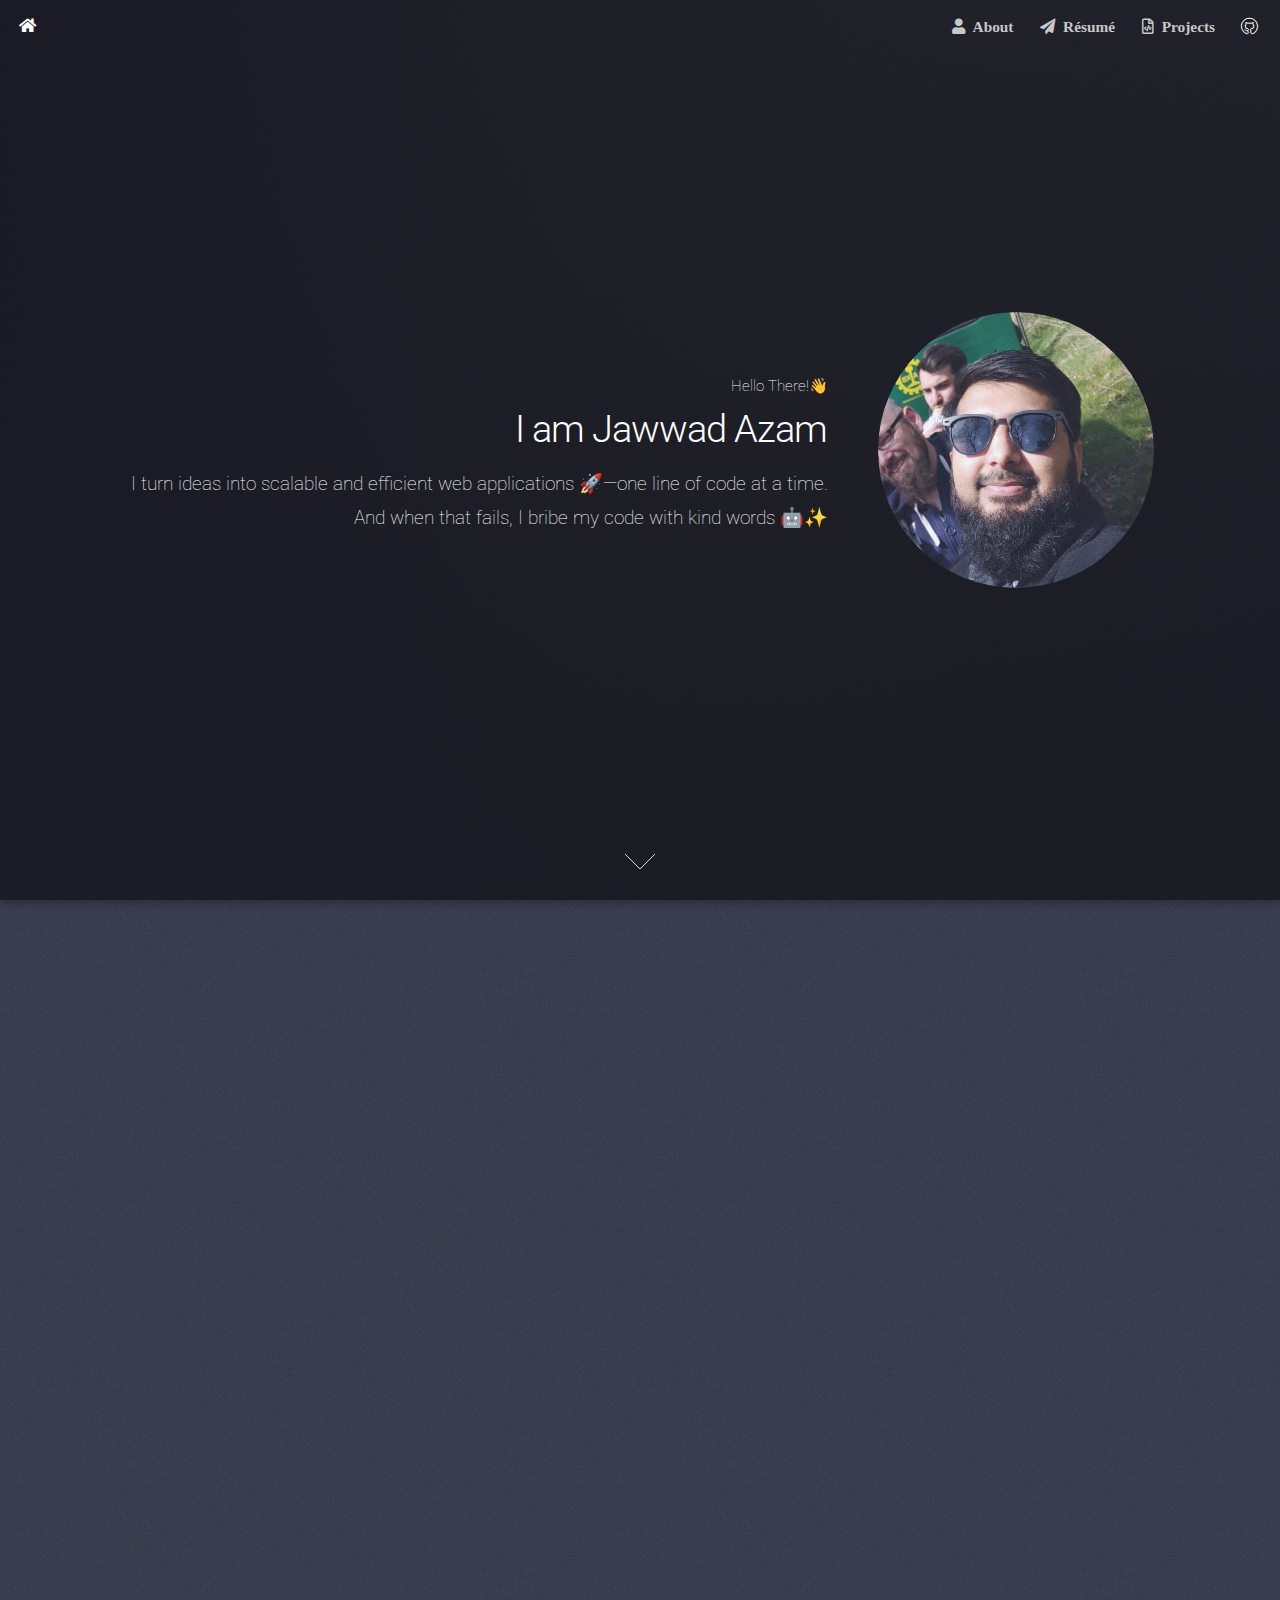
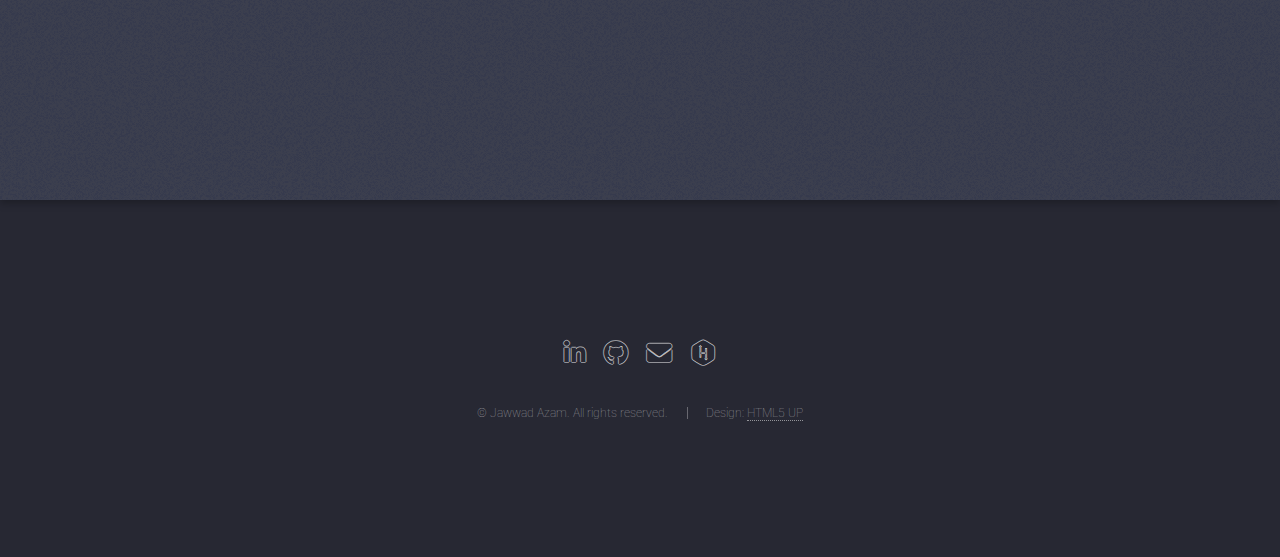
==== index.html @ b44ad18e "some minor fixes" ====
<!DOCTYPE HTML>
<!--
	Landed by HTML5 UP
	html5up.net | @ajlkn
	Free for personal and commercial use under the CCA 3.0 license (html5up.net/license)
-->
<html>
	<head>
		<title>Jawwad Azam</title>
		<meta charset="utf-8" />
		<meta name="viewport" content="width=device-width, initial-scale=1" />
		<link rel="stylesheet" href="assets/css/main.css" />
		<link rel="icon" type="image/x-icon" href="/images/favicon/favicon.ico">
		<noscript><link rel="stylesheet" href="assets/css/noscript.css" /></noscript>
	</head>
	<body class="is-preload landing">
		<div id="page-wrapper">

			<!-- Header -->
				<header id="header">
					<h1 id="logo"><a href="index.html"  class="fa fa-home "></a></h1>
					<nav id="nav">
						<ul>
							<li>
								<a href="#about" class="scrolly fa fa-user">About</a>
							</li>
							<li>
								<a id="downloadBtnHeader" href="#" class="fa fa-paper-plane">Résumé</a>
							</li>
							<li><a href="#" class="icon fa fa-file-code">Projects</a>
								<ul>
									<li><a href="left-sidebar.html">Left Sidebar</a></li>
									<li><a href="right-sidebar.html">Right Sidebar</a></li>
									<li><a href="no-sidebar.html">No Sidebar</a></li>
									<li>
										<a href="#">Submenu</a>
										<ul>
											<li><a href="#">Home</a></li>
											<li><a href="#">About</a></li>
											<li><a href="#">Projects</a></li>
											<li><a href="#">Option 4</a></li>
										</ul>
									</li>
								</ul>
							</li>
							<li>
								<a 
									href="https://www.github.com/jawwadazam" 
									class="icon brands alt fa-github" 
									target="_blank"  
									rel="noopener" 
									aria-hidden="true">
								</a>
							</li>
						</ul>
					</nav>
				</header>

			<!-- Banner -->
				<section id="banner">
					<div class="content">
						<header>

							<p>Hello There!👋</p>
							<h2>I am Jawwad Azam</h2>
							<p>​I turn ideas into scalable and efficient web applications 🚀—one line of code at a time.<br />
								 And when that fails, I bribe my code with kind words 🤖✨<br />
						</header>
						<span class="image "><img  class="porfolio-image" src="images/header-pic.jpg" alt="" /></span>
					</div>
					<a href="#about" class="goto-next scrolly">Next</a>
				</section>

			<!-- About Me -->
				<section id="about" class="spotlight style1 bottom">
					<span class="image fit main"><img src="images/bg.gif" alt="" /></span>
					<div class="content">
						<div class="container">
							<div class="row">
								<div class="col-4 col-12-medium">
									<header>
										<h2>About Me</h2>
										<p>Full Stack Engineer | AWS Certified Developer | Passionate about TypeScript, Node.js, Angular & Scalable Cloud Solutions 🚀</p>
									</header>
								</div>
								<div class="col-4 col-12-medium">
									<p>Full Stack Engineer with 6+ years of experience in TypeScript, Node.js, Angular, 
										and AWS, specializing in scalable web applications, microservices, and cloud architectures. 
										Proficient in frontend frameworks (React, Angular, Vue.js) and backend technologies 
										like NestJS and Express.js, with hands-on experience in PostgreSQL, 
										MySQL, and serverless solutions.
										</p>
								</div>
								<div class="col-4 col-12-medium">
									<p>
										AWS Certified Developer – Associate, passionate about clean code, automation,
										 and problem-solving. Experienced in Agile development and excited to collaborate
										  on impactful projects and explore innovative solutions. 🚀 <br/>
										  <a id="downloadBtn" href="#" class="fa fa-paper-plane "> View Résumé </a>
										</p>

								</div>
							</div>
						</div>
					</div>
					
				</section>

				
			<!-- Two -->
				<!-- <section id="two" class="spotlight style2 right">
					<span class="image fit main"><img src="images/pic03.jpg" alt="" /></span>
					<div class="content">
						<header>
							<h2>Interdum amet non magna accumsan</h2>
							<p>Nunc commodo accumsan eget id nisi eu col volutpat magna</p>
						</header>
						<p>Feugiat accumsan lorem eu ac lorem amet ac arcu phasellus tortor enim mi mi nisi praesent adipiscing. Integer mi sed nascetur cep aliquet augue varius tempus lobortis porttitor lorem et accumsan consequat adipiscing lorem.</p>
						<ul class="actions">
							<li><a href="#" class="button">Learn More</a></li>
						</ul>
					</div>
					<a href="#three" class="goto-next scrolly">Next</a>
				</section> -->

			<!-- Three -->
				<!-- <section id="three" class="spotlight style3 left">
					<span class="image fit main bottom"><img src="images/pic04.jpg" alt="" /></span>
					<div class="content">
						<header>
							<h2>Interdum felis blandit praesent sed augue</h2>
							<p>Accumsan integer ultricies aliquam vel massa sapien phasellus</p>
						</header>
						<p>Feugiat accumsan lorem eu ac lorem amet ac arcu phasellus tortor enim mi mi nisi praesent adipiscing. Integer mi sed nascetur cep aliquet augue varius tempus lobortis porttitor lorem et accumsan consequat adipiscing lorem.</p>
						<ul class="actions">
							<li><a href="#" class="button">Learn More</a></li>
						</ul>
					</div>
					<a href="#four" class="goto-next scrolly">Next</a>
				</section> -->

			<!-- Four -->
				<!-- <section id="four" class="wrapper style1 special fade-up">
					<div class="container">
						<header class="major">
							<h2>Accumsan sed tempus adipiscing blandit</h2>
							<p>Iaculis ac volutpat vis non enim gravida nisi faucibus posuere arcu consequat</p>
						</header>
						<div class="box alt">
							<div class="row gtr-uniform">
								<section class="col-4 col-6-medium col-12-xsmall">
									<span class="icon solid alt major fa-chart-area"></span>
									<h3>Ipsum sed commodo</h3>
									<p>Feugiat accumsan lorem eu ac lorem amet accumsan donec. Blandit orci porttitor.</p>
								</section>
								<section class="col-4 col-6-medium col-12-xsmall">
									<span class="icon solid alt major fa-comment"></span>
									<h3>Eleifend lorem ornare</h3>
									<p>Feugiat accumsan lorem eu ac lorem amet accumsan donec. Blandit orci porttitor.</p>
								</section>
								<section class="col-4 col-6-medium col-12-xsmall">
									<span class="icon solid alt major fa-flask"></span>
									<h3>Cubilia cep lobortis</h3>
									<p>Feugiat accumsan lorem eu ac lorem amet accumsan donec. Blandit orci porttitor.</p>
								</section>
								<section class="col-4 col-6-medium col-12-xsmall">
									<span class="icon solid alt major fa-paper-plane"></span>
									<h3>Non semper interdum</h3>
									<p>Feugiat accumsan lorem eu ac lorem amet accumsan donec. Blandit orci porttitor.</p>
								</section>
								<section class="col-4 col-6-medium col-12-xsmall">
									<span class="icon solid alt major fa-file"></span>
									<h3>Odio laoreet accumsan</h3>
									<p>Feugiat accumsan lorem eu ac lorem amet accumsan donec. Blandit orci porttitor.</p>
								</section>
								<section class="col-4 col-6-medium col-12-xsmall">
									<span class="icon solid alt major fa-lock"></span>
									<h3>Massa arcu accumsan</h3>
									<p>Feugiat accumsan lorem eu ac lorem amet accumsan donec. Blandit orci porttitor.</p>
								</section>
							</div>
						</div>
						<footer class="major">
							<ul class="actions special">
								<li><a href="#" class="button">Magna sed feugiat</a></li>
							</ul>
						</footer>
					</div>
				</section> -->

			<!-- Five -->
				<!-- <section id="five" class="wrapper style2 special fade">
					<div class="container">
						<header>
							<h2>Magna faucibus lorem diam</h2>
							<p>Ante metus praesent faucibus ante integer id accumsan eleifend</p>
						</header>
						<form method="post" action="#" class="cta">
							<div class="row gtr-uniform gtr-50">
								<div class="col-8 col-12-xsmall"><input type="email" name="email" id="email" placeholder="Your Email Address" /></div>
								<div class="col-4 col-12-xsmall"><input type="submit" value="Get Started" class="fit primary" /></div>
							</div>
						</form>
					</div>
				</section> -->

			<!-- Footer -->
				<div id="footer"></div>

		</div>

		<!-- Scripts -->
			<script src="assets/js/jquery.min.js"></script>
			<script src="assets/js/jquery.scrolly.min.js"></script>
			<script src="assets/js/jquery.dropotron.min.js"></script>
			<script src="assets/js/jquery.scrollex.min.js"></script>
			<script src="assets/js/browser.min.js"></script>
			<script src="assets/js/breakpoints.min.js"></script>
			<script src="assets/js/util.js"></script>
			<script src="assets/js/main.js"></script>
			<script>
				// fetch('header.html')
				// 	.then(response => response.text())
				// 	.then(data => document.getElementById('header').innerHTML = data);
					
				fetch('footer.html')
					.then(response => response.text())
					.then(data => document.getElementById('footer').innerHTML = data);
							
				document.getElementById('downloadBtn').addEventListener('click', function() {
					console.log("Download button clicked");
					const link = document.createElement('a');
					link.href = '/assets/JawwadAzam-Resume.pdf'; // Replace with your file URL
					link.download = 'JawwadAzam-Resume.pdf'; // Rename file if needed
					document.body.appendChild(link);
					link.click();
					document.body.removeChild(link);
				});
				document.getElementById('downloadBtnHeader').addEventListener('click', function() {
					console.log("Download button clicked");
					const link = document.createElement('a');
					link.href = '/assets/JawwadAzam-Resume.pdf'; // Replace with your file URL
					link.download = 'JawwadAzam-Resume.pdf'; // Rename file if needed
					document.body.appendChild(link);
					link.click();
					document.body.removeChild(link);
				});
			</script>		

	</body>
</html>
---- assets/css/main.css ----
@import url("fontawesome-all.min.css");
@import url("https://fonts.googleapis.com/css?family=Roboto:100,300,100italic,300italic");

/*
	Landed by HTML5 UP
	html5up.net | @ajlkn
	Free for personal and commercial use under the CCA 3.0 license (html5up.net/license)
*/

html, body, div, span, applet, object,
iframe, h1, h2, h3, h4, h5, h6, p, blockquote,
pre, a, abbr, acronym, address, big, cite,
code, del, dfn, em, img, ins, kbd, q, s, samp,
small, strike, strong, sub, sup, tt, var, b,
u, i, center, dl, dt, dd, ol, ul, li, fieldset,
form, label, legend, table, caption, tbody,
tfoot, thead, tr, th, td, article, aside,
canvas, details, embed, figure, figcaption,
footer, header, hgroup, menu, nav, output, ruby,
section, summary, time, mark, audio, video {
	margin: 0;
	padding: 0;
	border: 0;
	font-size: 100%;
	font: inherit;
	vertical-align: baseline;}

article, aside, details, figcaption, figure,
footer, header, hgroup, menu, nav, section {
	display: block;}

body {
	line-height: 1;
}

ol, ul {
	list-style: none;
}

blockquote, q {
	quotes: none;
}

	blockquote:before, blockquote:after, q:before, q:after {
		content: '';
		content: none;
	}

table {
	border-collapse: collapse;
	border-spacing: 0;
}

body {
	
}

mark {
	background-color: transparent;
	color: inherit;
}

input::-moz-focus-inner {
	border: 0;
	padding: 0;
}

input, select, textarea {
	-moz-appearance: none;
	-webkit-appearance: none;
	-ms-appearance: none;
	appearance: none;
}

/* Basic */

	html {
		box-sizing: border-box;
	}

	*, *:before, *:after {
		box-sizing: inherit;
	}

	html, body {
		background: #1c1d26;
	}

	body.is-preload *, body.is-preload *:before, body.is-preload *:after {
		-moz-animation: none !important;
		-webkit-animation: none !important;
		-ms-animation: none !important;
		animation: none !important;
		-moz-transition: none !important;
		-webkit-transition: none !important;
		-ms-transition: none !important;
		transition: none !important;
	}

	body, input, select, textarea {
		color: rgba(255, 255, 255, 0.75);
		font-family: "Roboto", Helvetica, sans-serif;
		font-size: 15pt;
		font-weight: 100;
		line-height: 1.75em;
	}

	a {
		-moz-transition: border-color 0.2s ease-in-out, color 0.2s ease-in-out;
		-webkit-transition: border-color 0.2s ease-in-out, color 0.2s ease-in-out;
		-ms-transition: border-color 0.2s ease-in-out, color 0.2s ease-in-out;
		transition: border-color 0.2s ease-in-out, color 0.2s ease-in-out;
		border-bottom: dotted 1px;
		color: #e44c65;
		text-decoration: none;
	}

		a:hover {
			color: #e44c65 !important;
			border-bottom-color: transparent;
		}

	strong, b {
		color: #ffffff;
		font-weight: 300;
	}

	em, i {
		font-style: italic;
	}

	p {
		margin: 0 0 2em 0;
	}

	h1, h2, h3, h4, h5, h6 {
		color: #ffffff;
		font-weight: 300;
		line-height: 1em;
		margin: 0 0 1em 0;
	}

		h1 a, h2 a, h3 a, h4 a, h5 a, h6 a {
			color: inherit;
			border: 0;
		}

	h2 {
		font-size: 2em;
		line-height: 1.5em;
		letter-spacing: -0.025em;
	}

	h3 {
		font-size: 1.35em;
		line-height: 1.5em;
	}

	h4 {
		font-size: 1.1em;
		line-height: 1.5em;
	}

	h5 {
		font-size: 0.9em;
		line-height: 1.5em;
	}

	h6 {
		font-size: 0.7em;
		line-height: 1.5em;
	}

	sub {
		font-size: 0.8em;
		position: relative;
		top: 0.5em;
	}

	sup {
		font-size: 0.8em;
		position: relative;
		top: -0.5em;
	}

	hr {
		border: 0;
		border-bottom: solid 1px rgba(255, 255, 255, 0.3);
		margin: 3em 0;
	}

		hr.major {
			margin: 4em 0;
		}

	blockquote {
		border-left: solid 4px rgba(255, 255, 255, 0.3);
		font-style: italic;
		margin: 0 0 2em 0;
		padding: 0.5em 0 0.5em 2em;
	}

	code {
		background: rgba(255, 255, 255, 0.075);
		border-radius: 4px;
		font-family: "Courier New", monospace;
		font-size: 0.9em;
		margin: 0 0.25em;
		padding: 0.25em 0.65em;
	}

	pre {
		-webkit-overflow-scrolling: touch;
		font-family: "Courier New", monospace;
		font-size: 0.9em;
		margin: 0 0 2em 0;
	}

		pre code {
			display: block;
			line-height: 1.75em;
			padding: 1em 1.5em;
			overflow-x: auto;
		}

	.align-left {
		text-align: left;
	}

	.align-center {
		text-align: center;
	}

	.align-right {
		text-align: right;
	}

/* Loader */

	@-moz-keyframes spinner-show {
		0% {
			opacity: 0;
		}

		100% {
			opacity: 1;
		}
	}

	@-webkit-keyframes spinner-show {
		0% {
			opacity: 0;
		}

		100% {
			opacity: 1;
		}
	}

	@-ms-keyframes spinner-show {
		0% {
			opacity: 0;
		}

		100% {
			opacity: 1;
		}
	}

	@keyframes spinner-show {
		0% {
			opacity: 0;
		}

		100% {
			opacity: 1;
		}
	}

	@-moz-keyframes spinner-hide {
		0% {
			color: rgba(255, 255, 255, 0.15);
			z-index: 100001;
			-moz-transform: scale(1) rotate(0deg);
			-webkit-transform: scale(1) rotate(0deg);
			-ms-transform: scale(1) rotate(0deg);
			transform: scale(1) rotate(0deg);
		}

		99% {
			color: #1c1d26;
			z-index: 100001;
			-moz-transform: scale(0.5) rotate(360deg);
			-webkit-transform: scale(0.5) rotate(360deg);
			-ms-transform: scale(0.5) rotate(360deg);
			transform: scale(0.5) rotate(360deg);
		}

		100% {
			color: #1c1d26;
			z-index: -1;
			-moz-transform: scale(0.5) rotate(360deg);
			-webkit-transform: scale(0.5) rotate(360deg);
			-ms-transform: scale(0.5) rotate(360deg);
			transform: scale(0.5) rotate(360deg);
		}
	}

	@-webkit-keyframes spinner-hide {
		0% {
			color: rgba(255, 255, 255, 0.15);
			z-index: 100001;
			-moz-transform: scale(1) rotate(0deg);
			-webkit-transform: scale(1) rotate(0deg);
			-ms-transform: scale(1) rotate(0deg);
			transform: scale(1) rotate(0deg);
		}

		99% {
			color: #1c1d26;
			z-index: 100001;
			-moz-transform: scale(0.5) rotate(360deg);
			-webkit-transform: scale(0.5) rotate(360deg);
			-ms-transform: scale(0.5) rotate(360deg);
			transform: scale(0.5) rotate(360deg);
		}

		100% {
			color: #1c1d26;
			z-index: -1;
			-moz-transform: scale(0.5) rotate(360deg);
			-webkit-transform: scale(0.5) rotate(360deg);
			-ms-transform: scale(0.5) rotate(360deg);
			transform: scale(0.5) rotate(360deg);
		}
	}

	@-ms-keyframes spinner-hide {
		0% {
			color: rgba(255, 255, 255, 0.15);
			z-index: 100001;
			-moz-transform: scale(1) rotate(0deg);
			-webkit-transform: scale(1) rotate(0deg);
			-ms-transform: scale(1) rotate(0deg);
			transform: scale(1) rotate(0deg);
		}

		99% {
			color: #1c1d26;
			z-index: 100001;
			-moz-transform: scale(0.5) rotate(360deg);
			-webkit-transform: scale(0.5) rotate(360deg);
			-ms-transform: scale(0.5) rotate(360deg);
			transform: scale(0.5) rotate(360deg);
		}

		100% {
			color: #1c1d26;
			z-index: -1;
			-moz-transform: scale(0.5) rotate(360deg);
			-webkit-transform: scale(0.5) rotate(360deg);
			-ms-transform: scale(0.5) rotate(360deg);
			transform: scale(0.5) rotate(360deg);
		}
	}

	@keyframes spinner-hide {
		0% {
			color: rgba(255, 255, 255, 0.15);
			z-index: 100001;
			-moz-transform: scale(1) rotate(0deg);
			-webkit-transform: scale(1) rotate(0deg);
			-ms-transform: scale(1) rotate(0deg);
			transform: scale(1) rotate(0deg);
		}

		99% {
			color: #1c1d26;
			z-index: 100001;
			-moz-transform: scale(0.5) rotate(360deg);
			-webkit-transform: scale(0.5) rotate(360deg);
			-ms-transform: scale(0.5) rotate(360deg);
			transform: scale(0.5) rotate(360deg);
		}

		100% {
			color: #1c1d26;
			z-index: -1;
			-moz-transform: scale(0.5) rotate(360deg);
			-webkit-transform: scale(0.5) rotate(360deg);
			-ms-transform: scale(0.5) rotate(360deg);
			transform: scale(0.5) rotate(360deg);
		}
	}

	@-moz-keyframes spinner-rotate {
		0% {
			-moz-transform: scale(1) rotate(0deg);
			-webkit-transform: scale(1) rotate(0deg);
			-ms-transform: scale(1) rotate(0deg);
			transform: scale(1) rotate(0deg);
		}

		100% {
			-moz-transform: scale(1) rotate(360deg);
			-webkit-transform: scale(1) rotate(360deg);
			-ms-transform: scale(1) rotate(360deg);
			transform: scale(1) rotate(360deg);
		}
	}

	@-webkit-keyframes spinner-rotate {
		0% {
			-moz-transform: scale(1) rotate(0deg);
			-webkit-transform: scale(1) rotate(0deg);
			-ms-transform: scale(1) rotate(0deg);
			transform: scale(1) rotate(0deg);
		}

		100% {
			-moz-transform: scale(1) rotate(360deg);
			-webkit-transform: scale(1) rotate(360deg);
			-ms-transform: scale(1) rotate(360deg);
			transform: scale(1) rotate(360deg);
		}
	}

	@-ms-keyframes spinner-rotate {
		0% {
			-moz-transform: scale(1) rotate(0deg);
			-webkit-transform: scale(1) rotate(0deg);
			-ms-transform: scale(1) rotate(0deg);
			transform: scale(1) rotate(0deg);
		}

		100% {
			-moz-transform: scale(1) rotate(360deg);
			-webkit-transform: scale(1) rotate(360deg);
			-ms-transform: scale(1) rotate(360deg);
			transform: scale(1) rotate(360deg);
		}
	}

	@keyframes spinner-rotate {
		0% {
			-moz-transform: scale(1) rotate(0deg);
			-webkit-transform: scale(1) rotate(0deg);
			-ms-transform: scale(1) rotate(0deg);
			transform: scale(1) rotate(0deg);
		}

		100% {
			-moz-transform: scale(1) rotate(360deg);
			-webkit-transform: scale(1) rotate(360deg);
			-ms-transform: scale(1) rotate(360deg);
			transform: scale(1) rotate(360deg);
		}
	}

	@-moz-keyframes overlay-hide {
		0% {
			opacity: 1;
			z-index: 100000;
		}

		15% {
			opacity: 1;
			z-index: 100000;
		}

		99% {
			opacity: 0;
			z-index: 100000;
		}

		100% {
			opacity: 0;
			z-index: -1;
		}
	}

	@-webkit-keyframes overlay-hide {
		0% {
			opacity: 1;
			z-index: 100000;
		}

		15% {
			opacity: 1;
			z-index: 100000;
		}

		99% {
			opacity: 0;
			z-index: 100000;
		}

		100% {
			opacity: 0;
			z-index: -1;
		}
	}

	@-ms-keyframes overlay-hide {
		0% {
			opacity: 1;
			z-index: 100000;
		}

		15% {
			opacity: 1;
			z-index: 100000;
		}

		99% {
			opacity: 0;
			z-index: 100000;
		}

		100% {
			opacity: 0;
			z-index: -1;
		}
	}

	@keyframes overlay-hide {
		0% {
			opacity: 1;
			z-index: 100000;
		}

		15% {
			opacity: 1;
			z-index: 100000;
		}

		99% {
			opacity: 0;
			z-index: 100000;
		}

		100% {
			opacity: 0;
			z-index: -1;
		}
	}

	body.landing {
		text-decoration: none;
	}

		body.landing:before {
			-moz-osx-font-smoothing: grayscale;
			-webkit-font-smoothing: antialiased;
			display: inline-block;
			font-style: normal;
			font-variant: normal;
			text-rendering: auto;
			line-height: 1;
			text-transform: none !important;
			font-family: 'Font Awesome 5 Free';
			font-weight: 900;
		}

		body.landing:before {
			-moz-animation: spinner-show 1.5s 1 0.25s ease forwards, spinner-hide 0.25s ease-in-out forwards !important;
			-webkit-animation: spinner-show 1.5s 1 0.25s ease forwards, spinner-hide 0.25s ease-in-out forwards !important;
			-ms-animation: spinner-show 1.5s 1 0.25s ease forwards, spinner-hide 0.25s ease-in-out forwards !important;
			animation: spinner-show 1.5s 1 0.25s ease forwards, spinner-hide 0.25s ease-in-out forwards !important;
			-moz-transform-origin: 50% 50%;
			-webkit-transform-origin: 50% 50%;
			-ms-transform-origin: 50% 50%;
			transform-origin: 50% 50%;
			color: rgba(255, 255, 255, 0.15);
			content: '\f1ce';
			cursor: default;
			display: block;
			font-size: 2em;
			height: 2em;
			left: 50%;
			line-height: 2em;
			margin: -1em 0 0 -1em;
			opacity: 0;
			position: fixed;
			text-align: center;
			top: 50%;
			width: 2em;
			z-index: -1;
		}

		body.landing:after {
			-moz-animation: overlay-hide 1.5s ease-in forwards !important;
			-webkit-animation: overlay-hide 1.5s ease-in forwards !important;
			-ms-animation: overlay-hide 1.5s ease-in forwards !important;
			animation: overlay-hide 1.5s ease-in forwards !important;
			background: #1c1d26;
			content: '';
			display: block;
			height: 100%;
			left: 0;
			opacity: 0;
			position: fixed;
			top: 0;
			width: 100%;
			z-index: -1;
		}

		body.landing.is-preload:before {
			-moz-animation: spinner-show 1.5s 1 0.25s ease forwards, spinner-rotate 0.75s infinite linear !important;
			-webkit-animation: spinner-show 1.5s 1 0.25s ease forwards, spinner-rotate 0.75s infinite linear !important;
			-ms-animation: spinner-show 1.5s 1 0.25s ease forwards, spinner-rotate 0.75s infinite linear !important;
			animation: spinner-show 1.5s 1 0.25s ease forwards, spinner-rotate 0.75s infinite linear !important;
			z-index: 100001;
		}

		body.landing.is-preload:after {
			-moz-animation: none !important;
			-webkit-animation: none !important;
			-ms-animation: none !important;
			animation: none !important;
			opacity: 1;
			z-index: 100000;
		}

	@media (-webkit-min-device-pixel-ratio: 2) {

		body.landing:before {
			line-height: 2.025em;
		}

	}

/* Container */

	.container {
		margin: 0 auto;
		max-width: calc(100% - 4em);
		width: 70em;
	}

		.container.xsmall {
			width: 17.5em;
		}

		.container.small {
			width: 35em;
		}

		.container.medium {
			width: 52.5em;
		}

		.container.large {
			width: 87.5em;
		}

		.container.xlarge {
			width: 105em;
		}

		.container.max {
			width: 100%;
		}

		@media screen and (max-width: 1280px) {

			.container {
				width: 90%;
				max-width: 100%;
			}

		}

		@media screen and (max-width: 980px) {

			.container {
				width: 100% !important;
			}

		}

/* Row */

	.row {
		display: flex;
		flex-wrap: wrap;
		box-sizing: border-box;
		align-items: stretch;
	}

		.row > * {
			box-sizing: border-box;
		}

		.row.gtr-uniform > * > :last-child {
			margin-bottom: 0;
		}

		.row.aln-left {
			justify-content: flex-start;
		}

		.row.aln-center {
			justify-content: center;
		}

		.row.aln-right {
			justify-content: flex-end;
		}

		.row.aln-top {
			align-items: flex-start;
		}

		.row.aln-middle {
			align-items: center;
		}

		.row.aln-bottom {
			align-items: flex-end;
		}

		.row > .imp {
			order: -1;
		}

		.row > .col-1 {
			width: 8.33333%;
		}

		.row > .off-1 {
			margin-left: 8.33333%;
		}

		.row > .col-2 {
			width: 16.66667%;
		}

		.row > .off-2 {
			margin-left: 16.66667%;
		}

		.row > .col-3 {
			width: 25%;
		}

		.row > .off-3 {
			margin-left: 25%;
		}

		.row > .col-4 {
			width: 33.33333%;
		}

		.row > .off-4 {
			margin-left: 33.33333%;
		}

		.row > .col-5 {
			width: 41.66667%;
		}

		.row > .off-5 {
			margin-left: 41.66667%;
		}

		.row > .col-6 {
			width: 50%;
		}

		.row > .off-6 {
			margin-left: 50%;
		}

		.row > .col-7 {
			width: 58.33333%;
		}

		.row > .off-7 {
			margin-left: 58.33333%;
		}

		.row > .col-8 {
			width: 66.66667%;
		}

		.row > .off-8 {
			margin-left: 66.66667%;
		}

		.row > .col-9 {
			width: 75%;
		}

		.row > .off-9 {
			margin-left: 75%;
		}

		.row > .col-10 {
			width: 83.33333%;
		}

		.row > .off-10 {
			margin-left: 83.33333%;
		}

		.row > .col-11 {
			width: 91.66667%;
		}

		.row > .off-11 {
			margin-left: 91.66667%;
		}

		.row > .col-12 {
			width: 100%;
		}

		.row > .off-12 {
			margin-left: 100%;
		}

		.row.gtr-0 {
			margin-top: 0;
			margin-left: 0em;
		}

			.row.gtr-0 > * {
				padding: 0 0 0 0em;
			}

			.row.gtr-0.gtr-uniform {
				margin-top: 0em;
			}

				.row.gtr-0.gtr-uniform > * {
					padding-top: 0em;
				}

		.row.gtr-25 {
			margin-top: 0;
			margin-left: -0.625em;
		}

			.row.gtr-25 > * {
				padding: 0 0 0 0.625em;
			}

			.row.gtr-25.gtr-uniform {
				margin-top: -0.625em;
			}

				.row.gtr-25.gtr-uniform > * {
					padding-top: 0.625em;
				}

		.row.gtr-50 {
			margin-top: 0;
			margin-left: -1.25em;
		}

			.row.gtr-50 > * {
				padding: 0 0 0 1.25em;
			}

			.row.gtr-50.gtr-uniform {
				margin-top: -1.25em;
			}

				.row.gtr-50.gtr-uniform > * {
					padding-top: 1.25em;
				}

		.row {
			margin-top: 0;
			margin-left: -2.5em;
		}

			.row > * {
				padding: 0 0 0 2.5em;
			}

			.row.gtr-uniform {
				margin-top: -2.5em;
			}

				.row.gtr-uniform > * {
					padding-top: 2.5em;
				}

		.row.gtr-150 {
			margin-top: 0;
			margin-left: -3.75em;
		}

			.row.gtr-150 > * {
				padding: 0 0 0 3.75em;
			}

			.row.gtr-150.gtr-uniform {
				margin-top: -3.75em;
			}

				.row.gtr-150.gtr-uniform > * {
					padding-top: 3.75em;
				}

		.row.gtr-200 {
			margin-top: 0;
			margin-left: -5em;
		}

			.row.gtr-200 > * {
				padding: 0 0 0 5em;
			}

			.row.gtr-200.gtr-uniform {
				margin-top: -5em;
			}

				.row.gtr-200.gtr-uniform > * {
					padding-top: 5em;
				}

		@media screen and (max-width: 1680px) {

			.row {
				display: flex;
				flex-wrap: wrap;
				box-sizing: border-box;
				align-items: stretch;
			}

				.row > * {
					box-sizing: border-box;
				}

				.row.gtr-uniform > * > :last-child {
					margin-bottom: 0;
				}

				.row.aln-left {
					justify-content: flex-start;
				}

				.row.aln-center {
					justify-content: center;
				}

				.row.aln-right {
					justify-content: flex-end;
				}

				.row.aln-top {
					align-items: flex-start;
				}

				.row.aln-middle {
					align-items: center;
				}

				.row.aln-bottom {
					align-items: flex-end;
				}

				.row > .imp-xlarge {
					order: -1;
				}

				.row > .col-1-xlarge {
					width: 8.33333%;
				}

				.row > .off-1-xlarge {
					margin-left: 8.33333%;
				}

				.row > .col-2-xlarge {
					width: 16.66667%;
				}

				.row > .off-2-xlarge {
					margin-left: 16.66667%;
				}

				.row > .col-3-xlarge {
					width: 25%;
				}

				.row > .off-3-xlarge {
					margin-left: 25%;
				}

				.row > .col-4-xlarge {
					width: 33.33333%;
				}

				.row > .off-4-xlarge {
					margin-left: 33.33333%;
				}

				.row > .col-5-xlarge {
					width: 41.66667%;
				}

				.row > .off-5-xlarge {
					margin-left: 41.66667%;
				}

				.row > .col-6-xlarge {
					width: 50%;
				}

				.row > .off-6-xlarge {
					margin-left: 50%;
				}

				.row > .col-7-xlarge {
					width: 58.33333%;
				}

				.row > .off-7-xlarge {
					margin-left: 58.33333%;
				}

				.row > .col-8-xlarge {
					width: 66.66667%;
				}

				.row > .off-8-xlarge {
					margin-left: 66.66667%;
				}

				.row > .col-9-xlarge {
					width: 75%;
				}

				.row > .off-9-xlarge {
					margin-left: 75%;
				}

				.row > .col-10-xlarge {
					width: 83.33333%;
				}

				.row > .off-10-xlarge {
					margin-left: 83.33333%;
				}

				.row > .col-11-xlarge {
					width: 91.66667%;
				}

				.row > .off-11-xlarge {
					margin-left: 91.66667%;
				}

				.row > .col-12-xlarge {
					width: 100%;
				}

				.row > .off-12-xlarge {
					margin-left: 100%;
				}

				.row.gtr-0 {
					margin-top: 0;
					margin-left: 0em;
				}

					.row.gtr-0 > * {
						padding: 0 0 0 0em;
					}

					.row.gtr-0.gtr-uniform {
						margin-top: 0em;
					}

						.row.gtr-0.gtr-uniform > * {
							padding-top: 0em;
						}

				.row.gtr-25 {
					margin-top: 0;
					margin-left: -0.625em;
				}

					.row.gtr-25 > * {
						padding: 0 0 0 0.625em;
					}

					.row.gtr-25.gtr-uniform {
						margin-top: -0.625em;
					}

						.row.gtr-25.gtr-uniform > * {
							padding-top: 0.625em;
						}

				.row.gtr-50 {
					margin-top: 0;
					margin-left: -1.25em;
				}

					.row.gtr-50 > * {
						padding: 0 0 0 1.25em;
					}

					.row.gtr-50.gtr-uniform {
						margin-top: -1.25em;
					}

						.row.gtr-50.gtr-uniform > * {
							padding-top: 1.25em;
						}

				.row {
					margin-top: 0;
					margin-left: -2.5em;
				}

					.row > * {
						padding: 0 0 0 2.5em;
					}

					.row.gtr-uniform {
						margin-top: -2.5em;
					}

						.row.gtr-uniform > * {
							padding-top: 2.5em;
						}

				.row.gtr-150 {
					margin-top: 0;
					margin-left: -3.75em;
				}

					.row.gtr-150 > * {
						padding: 0 0 0 3.75em;
					}

					.row.gtr-150.gtr-uniform {
						margin-top: -3.75em;
					}

						.row.gtr-150.gtr-uniform > * {
							padding-top: 3.75em;
						}

				.row.gtr-200 {
					margin-top: 0;
					margin-left: -5em;
				}

					.row.gtr-200 > * {
						padding: 0 0 0 5em;
					}

					.row.gtr-200.gtr-uniform {
						margin-top: -5em;
					}

						.row.gtr-200.gtr-uniform > * {
							padding-top: 5em;
						}

		}

		@media screen and (max-width: 1280px) {

			.row {
				display: flex;
				flex-wrap: wrap;
				box-sizing: border-box;
				align-items: stretch;
			}

				.row > * {
					box-sizing: border-box;
				}

				.row.gtr-uniform > * > :last-child {
					margin-bottom: 0;
				}

				.row.aln-left {
					justify-content: flex-start;
				}

				.row.aln-center {
					justify-content: center;
				}

				.row.aln-right {
					justify-content: flex-end;
				}

				.row.aln-top {
					align-items: flex-start;
				}

				.row.aln-middle {
					align-items: center;
				}

				.row.aln-bottom {
					align-items: flex-end;
				}

				.row > .imp-large {
					order: -1;
				}

				.row > .col-1-large {
					width: 8.33333%;
				}

				.row > .off-1-large {
					margin-left: 8.33333%;
				}

				.row > .col-2-large {
					width: 16.66667%;
				}

				.row > .off-2-large {
					margin-left: 16.66667%;
				}

				.row > .col-3-large {
					width: 25%;
				}

				.row > .off-3-large {
					margin-left: 25%;
				}

				.row > .col-4-large {
					width: 33.33333%;
				}

				.row > .off-4-large {
					margin-left: 33.33333%;
				}

				.row > .col-5-large {
					width: 41.66667%;
				}

				.row > .off-5-large {
					margin-left: 41.66667%;
				}

				.row > .col-6-large {
					width: 50%;
				}

				.row > .off-6-large {
					margin-left: 50%;
				}

				.row > .col-7-large {
					width: 58.33333%;
				}

				.row > .off-7-large {
					margin-left: 58.33333%;
				}

				.row > .col-8-large {
					width: 66.66667%;
				}

				.row > .off-8-large {
					margin-left: 66.66667%;
				}

				.row > .col-9-large {
					width: 75%;
				}

				.row > .off-9-large {
					margin-left: 75%;
				}

				.row > .col-10-large {
					width: 83.33333%;
				}

				.row > .off-10-large {
					margin-left: 83.33333%;
				}

				.row > .col-11-large {
					width: 91.66667%;
				}

				.row > .off-11-large {
					margin-left: 91.66667%;
				}

				.row > .col-12-large {
					width: 100%;
				}

				.row > .off-12-large {
					margin-left: 100%;
				}

				.row.gtr-0 {
					margin-top: 0;
					margin-left: 0em;
				}

					.row.gtr-0 > * {
						padding: 0 0 0 0em;
					}

					.row.gtr-0.gtr-uniform {
						margin-top: 0em;
					}

						.row.gtr-0.gtr-uniform > * {
							padding-top: 0em;
						}

				.row.gtr-25 {
					margin-top: 0;
					margin-left: -0.625em;
				}

					.row.gtr-25 > * {
						padding: 0 0 0 0.625em;
					}

					.row.gtr-25.gtr-uniform {
						margin-top: -0.625em;
					}

						.row.gtr-25.gtr-uniform > * {
							padding-top: 0.625em;
						}

				.row.gtr-50 {
					margin-top: 0;
					margin-left: -1.25em;
				}

					.row.gtr-50 > * {
						padding: 0 0 0 1.25em;
					}

					.row.gtr-50.gtr-uniform {
						margin-top: -1.25em;
					}

						.row.gtr-50.gtr-uniform > * {
							padding-top: 1.25em;
						}

				.row {
					margin-top: 0;
					margin-left: -2.5em;
				}

					.row > * {
						padding: 0 0 0 2.5em;
					}

					.row.gtr-uniform {
						margin-top: -2.5em;
					}

						.row.gtr-uniform > * {
							padding-top: 2.5em;
						}

				.row.gtr-150 {
					margin-top: 0;
					margin-left: -3.75em;
				}

					.row.gtr-150 > * {
						padding: 0 0 0 3.75em;
					}

					.row.gtr-150.gtr-uniform {
						margin-top: -3.75em;
					}

						.row.gtr-150.gtr-uniform > * {
							padding-top: 3.75em;
						}

				.row.gtr-200 {
					margin-top: 0;
					margin-left: -5em;
				}

					.row.gtr-200 > * {
						padding: 0 0 0 5em;
					}

					.row.gtr-200.gtr-uniform {
						margin-top: -5em;
					}

						.row.gtr-200.gtr-uniform > * {
							padding-top: 5em;
						}

		}

		@media screen and (max-width: 980px) {

			.row {
				display: flex;
				flex-wrap: wrap;
				box-sizing: border-box;
				align-items: stretch;
			}

				.row > * {
					box-sizing: border-box;
				}

				.row.gtr-uniform > * > :last-child {
					margin-bottom: 0;
				}

				.row.aln-left {
					justify-content: flex-start;
				}

				.row.aln-center {
					justify-content: center;
				}

				.row.aln-right {
					justify-content: flex-end;
				}

				.row.aln-top {
					align-items: flex-start;
				}

				.row.aln-middle {
					align-items: center;
				}

				.row.aln-bottom {
					align-items: flex-end;
				}

				.row > .imp-medium {
					order: -1;
				}

				.row > .col-1-medium {
					width: 8.33333%;
				}

				.row > .off-1-medium {
					margin-left: 8.33333%;
				}

				.row > .col-2-medium {
					width: 16.66667%;
				}

				.row > .off-2-medium {
					margin-left: 16.66667%;
				}

				.row > .col-3-medium {
					width: 25%;
				}

				.row > .off-3-medium {
					margin-left: 25%;
				}

				.row > .col-4-medium {
					width: 33.33333%;
				}

				.row > .off-4-medium {
					margin-left: 33.33333%;
				}

				.row > .col-5-medium {
					width: 41.66667%;
				}

				.row > .off-5-medium {
					margin-left: 41.66667%;
				}

				.row > .col-6-medium {
					width: 50%;
				}

				.row > .off-6-medium {
					margin-left: 50%;
				}

				.row > .col-7-medium {
					width: 58.33333%;
				}

				.row > .off-7-medium {
					margin-left: 58.33333%;
				}

				.row > .col-8-medium {
					width: 66.66667%;
				}

				.row > .off-8-medium {
					margin-left: 66.66667%;
				}

				.row > .col-9-medium {
					width: 75%;
				}

				.row > .off-9-medium {
					margin-left: 75%;
				}

				.row > .col-10-medium {
					width: 83.33333%;
				}

				.row > .off-10-medium {
					margin-left: 83.33333%;
				}

				.row > .col-11-medium {
					width: 91.66667%;
				}

				.row > .off-11-medium {
					margin-left: 91.66667%;
				}

				.row > .col-12-medium {
					width: 100%;
				}

				.row > .off-12-medium {
					margin-left: 100%;
				}

				.row.gtr-0 {
					margin-top: 0;
					margin-left: 0em;
				}

					.row.gtr-0 > * {
						padding: 0 0 0 0em;
					}

					.row.gtr-0.gtr-uniform {
						margin-top: 0em;
					}

						.row.gtr-0.gtr-uniform > * {
							padding-top: 0em;
						}

				.row.gtr-25 {
					margin-top: 0;
					margin-left: -0.625em;
				}

					.row.gtr-25 > * {
						padding: 0 0 0 0.625em;
					}

					.row.gtr-25.gtr-uniform {
						margin-top: -0.625em;
					}

						.row.gtr-25.gtr-uniform > * {
							padding-top: 0.625em;
						}

				.row.gtr-50 {
					margin-top: 0;
					margin-left: -1.25em;
				}

					.row.gtr-50 > * {
						padding: 0 0 0 1.25em;
					}

					.row.gtr-50.gtr-uniform {
						margin-top: -1.25em;
					}

						.row.gtr-50.gtr-uniform > * {
							padding-top: 1.25em;
						}

				.row {
					margin-top: 0;
					margin-left: -2.5em;
				}

					.row > * {
						padding: 0 0 0 2.5em;
					}

					.row.gtr-uniform {
						margin-top: -2.5em;
					}

						.row.gtr-uniform > * {
							padding-top: 2.5em;
						}

				.row.gtr-150 {
					margin-top: 0;
					margin-left: -3.75em;
				}

					.row.gtr-150 > * {
						padding: 0 0 0 3.75em;
					}

					.row.gtr-150.gtr-uniform {
						margin-top: -3.75em;
					}

						.row.gtr-150.gtr-uniform > * {
							padding-top: 3.75em;
						}

				.row.gtr-200 {
					margin-top: 0;
					margin-left: -5em;
				}

					.row.gtr-200 > * {
						padding: 0 0 0 5em;
					}

					.row.gtr-200.gtr-uniform {
						margin-top: -5em;
					}

						.row.gtr-200.gtr-uniform > * {
							padding-top: 5em;
						}

		}

		@media screen and (max-width: 736px) {

			.row {
				display: flex;
				flex-wrap: wrap;
				box-sizing: border-box;
				align-items: stretch;
			}

				.row > * {
					box-sizing: border-box;
				}

				.row.gtr-uniform > * > :last-child {
					margin-bottom: 0;
				}

				.row.aln-left {
					justify-content: flex-start;
				}

				.row.aln-center {
					justify-content: center;
				}

				.row.aln-right {
					justify-content: flex-end;
				}

				.row.aln-top {
					align-items: flex-start;
				}

				.row.aln-middle {
					align-items: center;
				}

				.row.aln-bottom {
					align-items: flex-end;
				}

				.row > .imp-small {
					order: -1;
				}

				.row > .col-1-small {
					width: 8.33333%;
				}

				.row > .off-1-small {
					margin-left: 8.33333%;
				}

				.row > .col-2-small {
					width: 16.66667%;
				}

				.row > .off-2-small {
					margin-left: 16.66667%;
				}

				.row > .col-3-small {
					width: 25%;
				}

				.row > .off-3-small {
					margin-left: 25%;
				}

				.row > .col-4-small {
					width: 33.33333%;
				}

				.row > .off-4-small {
					margin-left: 33.33333%;
				}

				.row > .col-5-small {
					width: 41.66667%;
				}

				.row > .off-5-small {
					margin-left: 41.66667%;
				}

				.row > .col-6-small {
					width: 50%;
				}

				.row > .off-6-small {
					margin-left: 50%;
				}

				.row > .col-7-small {
					width: 58.33333%;
				}

				.row > .off-7-small {
					margin-left: 58.33333%;
				}

				.row > .col-8-small {
					width: 66.66667%;
				}

				.row > .off-8-small {
					margin-left: 66.66667%;
				}

				.row > .col-9-small {
					width: 75%;
				}

				.row > .off-9-small {
					margin-left: 75%;
				}

				.row > .col-10-small {
					width: 83.33333%;
				}

				.row > .off-10-small {
					margin-left: 83.33333%;
				}

				.row > .col-11-small {
					width: 91.66667%;
				}

				.row > .off-11-small {
					margin-left: 91.66667%;
				}

				.row > .col-12-small {
					width: 100%;
				}

				.row > .off-12-small {
					margin-left: 100%;
				}

				.row.gtr-0 {
					margin-top: 0;
					margin-left: 0em;
				}

					.row.gtr-0 > * {
						padding: 0 0 0 0em;
					}

					.row.gtr-0.gtr-uniform {
						margin-top: 0em;
					}

						.row.gtr-0.gtr-uniform > * {
							padding-top: 0em;
						}

				.row.gtr-25 {
					margin-top: 0;
					margin-left: -0.625em;
				}

					.row.gtr-25 > * {
						padding: 0 0 0 0.625em;
					}

					.row.gtr-25.gtr-uniform {
						margin-top: -0.625em;
					}

						.row.gtr-25.gtr-uniform > * {
							padding-top: 0.625em;
						}

				.row.gtr-50 {
					margin-top: 0;
					margin-left: -1.25em;
				}

					.row.gtr-50 > * {
						padding: 0 0 0 1.25em;
					}

					.row.gtr-50.gtr-uniform {
						margin-top: -1.25em;
					}

						.row.gtr-50.gtr-uniform > * {
							padding-top: 1.25em;
						}

				.row {
					margin-top: 0;
					margin-left: -2.5em;
				}

					.row > * {
						padding: 0 0 0 2.5em;
					}

					.row.gtr-uniform {
						margin-top: -2.5em;
					}

						.row.gtr-uniform > * {
							padding-top: 2.5em;
						}

				.row.gtr-150 {
					margin-top: 0;
					margin-left: -3.75em;
				}

					.row.gtr-150 > * {
						padding: 0 0 0 3.75em;
					}

					.row.gtr-150.gtr-uniform {
						margin-top: -3.75em;
					}

						.row.gtr-150.gtr-uniform > * {
							padding-top: 3.75em;
						}

				.row.gtr-200 {
					margin-top: 0;
					margin-left: -5em;
				}

					.row.gtr-200 > * {
						padding: 0 0 0 5em;
					}

					.row.gtr-200.gtr-uniform {
						margin-top: -5em;
					}

						.row.gtr-200.gtr-uniform > * {
							padding-top: 5em;
						}

		}

		@media screen and (max-width: 480px) {

			.row {
				display: flex;
				flex-wrap: wrap;
				box-sizing: border-box;
				align-items: stretch;
			}

				.row > * {
					box-sizing: border-box;
				}

				.row.gtr-uniform > * > :last-child {
					margin-bottom: 0;
				}

				.row.aln-left {
					justify-content: flex-start;
				}

				.row.aln-center {
					justify-content: center;
				}

				.row.aln-right {
					justify-content: flex-end;
				}

				.row.aln-top {
					align-items: flex-start;
				}

				.row.aln-middle {
					align-items: center;
				}

				.row.aln-bottom {
					align-items: flex-end;
				}

				.row > .imp-xsmall {
					order: -1;
				}

				.row > .col-1-xsmall {
					width: 8.33333%;
				}

				.row > .off-1-xsmall {
					margin-left: 8.33333%;
				}

				.row > .col-2-xsmall {
					width: 16.66667%;
				}

				.row > .off-2-xsmall {
					margin-left: 16.66667%;
				}

				.row > .col-3-xsmall {
					width: 25%;
				}

				.row > .off-3-xsmall {
					margin-left: 25%;
				}

				.row > .col-4-xsmall {
					width: 33.33333%;
				}

				.row > .off-4-xsmall {
					margin-left: 33.33333%;
				}

				.row > .col-5-xsmall {
					width: 41.66667%;
				}

				.row > .off-5-xsmall {
					margin-left: 41.66667%;
				}

				.row > .col-6-xsmall {
					width: 50%;
				}

				.row > .off-6-xsmall {
					margin-left: 50%;
				}

				.row > .col-7-xsmall {
					width: 58.33333%;
				}

				.row > .off-7-xsmall {
					margin-left: 58.33333%;
				}

				.row > .col-8-xsmall {
					width: 66.66667%;
				}

				.row > .off-8-xsmall {
					margin-left: 66.66667%;
				}

				.row > .col-9-xsmall {
					width: 75%;
				}

				.row > .off-9-xsmall {
					margin-left: 75%;
				}

				.row > .col-10-xsmall {
					width: 83.33333%;
				}

				.row > .off-10-xsmall {
					margin-left: 83.33333%;
				}

				.row > .col-11-xsmall {
					width: 91.66667%;
				}

				.row > .off-11-xsmall {
					margin-left: 91.66667%;
				}

				.row > .col-12-xsmall {
					width: 100%;
				}

				.row > .off-12-xsmall {
					margin-left: 100%;
				}

				.row.gtr-0 {
					margin-top: 0;
					margin-left: 0em;
				}

					.row.gtr-0 > * {
						padding: 0 0 0 0em;
					}

					.row.gtr-0.gtr-uniform {
						margin-top: 0em;
					}

						.row.gtr-0.gtr-uniform > * {
							padding-top: 0em;
						}

				.row.gtr-25 {
					margin-top: 0;
					margin-left: -0.625em;
				}

					.row.gtr-25 > * {
						padding: 0 0 0 0.625em;
					}

					.row.gtr-25.gtr-uniform {
						margin-top: -0.625em;
					}

						.row.gtr-25.gtr-uniform > * {
							padding-top: 0.625em;
						}

				.row.gtr-50 {
					margin-top: 0;
					margin-left: -1.25em;
				}

					.row.gtr-50 > * {
						padding: 0 0 0 1.25em;
					}

					.row.gtr-50.gtr-uniform {
						margin-top: -1.25em;
					}

						.row.gtr-50.gtr-uniform > * {
							padding-top: 1.25em;
						}

				.row {
					margin-top: 0;
					margin-left: -2.5em;
				}

					.row > * {
						padding: 0 0 0 2.5em;
					}

					.row.gtr-uniform {
						margin-top: -2.5em;
					}

						.row.gtr-uniform > * {
							padding-top: 2.5em;
						}

				.row.gtr-150 {
					margin-top: 0;
					margin-left: -3.75em;
				}

					.row.gtr-150 > * {
						padding: 0 0 0 3.75em;
					}

					.row.gtr-150.gtr-uniform {
						margin-top: -3.75em;
					}

						.row.gtr-150.gtr-uniform > * {
							padding-top: 3.75em;
						}

				.row.gtr-200 {
					margin-top: 0;
					margin-left: -5em;
				}

					.row.gtr-200 > * {
						padding: 0 0 0 5em;
					}

					.row.gtr-200.gtr-uniform {
						margin-top: -5em;
					}

						.row.gtr-200.gtr-uniform > * {
							padding-top: 5em;
						}

		}

/* Section/Article */

	section.special, article.special {
		text-align: center;
	}

	header p {
		color: #ffffff;
		position: relative;
		margin: 0 0 1.5em 0;
	}

	header h2 + p {
		font-size: 1.25em;
		margin-top: -1em;
		line-height: 1.75em;
	}

	header h3 + p {
		font-size: 1.1em;
		margin-top: -0.8em;
		line-height: 1.75em;
	}

	header h4 + p,
	header h5 + p,
	header h6 + p {
		font-size: 0.9em;
		margin-top: -0.6em;
		line-height: 1.5em;
	}

	header.major {
		margin: 0 0 4em 0;
		position: relative;
		text-align: center;
	}

		header.major:after {
			background: #e44c65;
			content: '';
			display: inline-block;
			height: 0.2em;
			max-width: 20em;
			width: 75%;
		}

	footer.major {
		margin: 1em 0 0 0;
	}

/* Form */

	form {
		margin: 0 0 2em 0;
	}

		form.cta {
			max-width: 35em;
			margin-left: auto;
			margin-right: auto;
		}

	label {
		color: #ffffff;
		display: block;
		font-size: 0.9em;
		font-weight: 300;
		margin: 0 0 1em 0;
	}

	input[type="text"],
	input[type="password"],
	input[type="email"],
	select,
	textarea {
		-moz-appearance: none;
		-webkit-appearance: none;
		-ms-appearance: none;
		appearance: none;
		-moz-transition: border-color 0.2s ease-in-out;
		-webkit-transition: border-color 0.2s ease-in-out;
		-ms-transition: border-color 0.2s ease-in-out;
		transition: border-color 0.2s ease-in-out;
		background: transparent;
		border-radius: 4px;
		border: solid 1px rgba(255, 255, 255, 0.3);
		color: inherit;
		display: block;
		outline: 0;
		padding: 0 1em;
		text-decoration: none;
		width: 100%;
	}

		input[type="text"]:invalid,
		input[type="password"]:invalid,
		input[type="email"]:invalid,
		select:invalid,
		textarea:invalid {
			box-shadow: none;
		}

		input[type="text"]:focus,
		input[type="password"]:focus,
		input[type="email"]:focus,
		select:focus,
		textarea:focus {
			border-color: #e44c65;
		}

	select {
		background-image: url("data:image/svg+xml;charset=utf8,%3Csvg xmlns='http://www.w3.org/2000/svg' width='40' height='40' preserveAspectRatio='none' viewBox='0 0 40 40'%3E%3Cpath d='M9.4,12.3l10.4,10.4l10.4-10.4c0.2-0.2,0.5-0.4,0.9-0.4c0.3,0,0.6,0.1,0.9,0.4l3.3,3.3c0.2,0.2,0.4,0.5,0.4,0.9 c0,0.4-0.1,0.6-0.4,0.9L20.7,31.9c-0.2,0.2-0.5,0.4-0.9,0.4c-0.3,0-0.6-0.1-0.9-0.4L4.3,17.3c-0.2-0.2-0.4-0.5-0.4-0.9 c0-0.4,0.1-0.6,0.4-0.9l3.3-3.3c0.2-0.2,0.5-0.4,0.9-0.4S9.1,12.1,9.4,12.3z' fill='rgba(255, 255, 255, 0.3)' /%3E%3C/svg%3E");
		background-size: 1.25rem;
		background-repeat: no-repeat;
		background-position: calc(100% - 1rem) center;
		height: 3em;
		padding-right: 3em;
		text-overflow: ellipsis;
	}

		select option {
			color: #ffffff;
			background: #1c1d26;
		}

		select:focus::-ms-value {
			background-color: transparent;
		}

		select::-ms-expand {
			display: none;
		}

	input[type="text"],
	input[type="password"],
	input[type="email"],
	select {
		height: 3em;
	}

	textarea {
		padding: 0.75em 1em;
	}

	input[type="checkbox"],
	input[type="radio"] {
		-moz-appearance: none;
		-webkit-appearance: none;
		-ms-appearance: none;
		appearance: none;
		display: block;
		float: left;
		margin-right: -2em;
		opacity: 0;
		width: 1em;
		z-index: -1;
	}

		input[type="checkbox"] + label,
		input[type="radio"] + label {
			text-decoration: none;
			color: rgba(255, 255, 255, 0.75);
			cursor: pointer;
			display: inline-block;
			font-size: 1em;
			font-weight: 100;
			padding-left: 2.55em;
			padding-right: 0.75em;
			position: relative;
		}

			input[type="checkbox"] + label:before,
			input[type="radio"] + label:before {
				-moz-osx-font-smoothing: grayscale;
				-webkit-font-smoothing: antialiased;
				display: inline-block;
				font-style: normal;
				font-variant: normal;
				text-rendering: auto;
				line-height: 1;
				text-transform: none !important;
				font-family: 'Font Awesome 5 Free';
				font-weight: 900;
			}

			input[type="checkbox"] + label:before,
			input[type="radio"] + label:before {
				border-radius: 4px;
				border: solid 1px rgba(255, 255, 255, 0.3);
				content: '';
				display: inline-block;
				font-size: 0.8em;
				height: 2.25em;
				left: 0;
				line-height: 2.25em;
				position: absolute;
				text-align: center;
				top: 0;
				width: 2.25em;
			}

		input[type="checkbox"]:checked + label:before,
		input[type="radio"]:checked + label:before {
			background: rgba(255, 255, 255, 0.25);
			color: #ffffff;
			content: '\f00c';
		}

		input[type="checkbox"]:focus + label:before,
		input[type="radio"]:focus + label:before {
			border-color: #e44c65;
		}

	input[type="checkbox"] + label:before {
		border-radius: 4px;
	}

	input[type="radio"] + label:before {
		border-radius: 100%;
	}

	::-webkit-input-placeholder {
		color: rgba(255, 255, 255, 0.5) !important;
		opacity: 1.0;
	}

	:-moz-placeholder {
		color: rgba(255, 255, 255, 0.5) !important;
		opacity: 1.0;
	}

	::-moz-placeholder {
		color: rgba(255, 255, 255, 0.5) !important;
		opacity: 1.0;
	}

	:-ms-input-placeholder {
		color: rgba(255, 255, 255, 0.5) !important;
		opacity: 1.0;
	}

/* Box */

	.box {
		border-radius: 4px;
		border: solid 1px rgba(255, 255, 255, 0.3);
		margin-bottom: 2em;
		padding: 1.5em;
	}

		.box > :last-child,
		.box > :last-child > :last-child,
		.box > :last-child > :last-child > :last-child {
			margin-bottom: 0;
		}

		.box.alt {
			border: 0;
			border-radius: 0;
			padding: 0;
		}

/* Icon */

	.icon {
		text-decoration: none;
		border-bottom: none;
		position: relative;
	}

		.icon:before {
			-moz-osx-font-smoothing: grayscale;
			-webkit-font-smoothing: antialiased;
			display: inline-block;
			font-style: normal;
			font-variant: normal;
			text-rendering: auto;
			line-height: 1;
			text-transform: none !important;
			font-family: 'Font Awesome 5 Free';
			font-weight: 400;
		}

		.icon > .label {
			display: none;
		}

		.icon:before {
			line-height: inherit;
		}

		.icon.solid:before {
			font-weight: 900 !important;
		}

		.icon.brands:before {
			font-family: 'Font Awesome 5 Brands' !important;
		}

		.icon.alt {
			text-decoration: none;
		}

			.icon.alt:before {
				-moz-osx-font-smoothing: grayscale;
				-webkit-font-smoothing: antialiased;
				display: inline-block;
				font-style: normal;
				font-variant: normal;
				text-rendering: auto;
				line-height: 1;
				text-transform: none !important;
				font-family: 'Font Awesome 5 Free';
				font-weight: 400;
			}

			.icon.alt:before {
				color: #1c1d26 !important;
				text-shadow: 1px 0 0 #ffffff, -1px 0 0 #ffffff, 0 1px 0 #ffffff, 0 -1px 0 #ffffff;
			}

		.icon.major {
			background: #272833;
			border-radius: 100%;
			cursor: default;
			display: inline-block;
			height: 6em;
			line-height: 5.65em;
			margin: 0 0 2em 0;
			text-align: center;
			width: 6em;
		}

			.icon.major:before {
				font-size: 2.25em;
			}

			.icon.major.alt {
				text-decoration: none;
			}

				.icon.major.alt:before {
					-moz-osx-font-smoothing: grayscale;
					-webkit-font-smoothing: antialiased;
					display: inline-block;
					font-style: normal;
					font-variant: normal;
					text-rendering: auto;
					line-height: 1;
					text-transform: none !important;
					font-family: 'Font Awesome 5 Free';
					font-weight: 400;
				}

				.icon.major.alt:before {
					color: #272833 !important;
					text-shadow: 1px 0 0 #ffffff, -1px 0 0 #ffffff, 0 1px 0 #ffffff, 0 -1px 0 #ffffff;
				}

/* Image */
	 
	.image {
		border-radius: 4px;
		border: 0;
		display: inline-block;
		position: relative;
		overflow: hidden;
	}	
		.porfolio-image {
			height: 100%;
		}

		.image:before {
			content: '';
			display: block;
			position: absolute;
			left: 0;
			top: 0;
			background-image: url("images/overlay.png");
			width: 100%;
			height: 100%;
			z-index: 1;
		}

		.image img {
			border-radius: 4px;
			display: block;
		}

		.image.left {
			float: left;
			margin: 0 1.5em 1em 0;
			top: 0.25em;
		}

		.image.right {
			float: right;
			margin: 0 0 1em 1.5em;
			top: 0.25em;
		}

		.image.left, .image.right {
			max-width: 40%;
		}

			.image.left img, .image.right img {
				width: 100%;
			}

		.image.fit {
			display: block;
			margin: 0 0 2em 0;
			width: 100%;
		}

			.image.fit img {
				width: 100%;
			}

/* List */

	ol {
		list-style: decimal;
		margin: 0 0 2em 0;
		padding-left: 1.25em;
	}

		ol li {
			padding-left: 0.25em;
		}

	ul {
		list-style: disc;
		margin: 0 0 2em 0;
		padding-left: 1em;
	}

		ul li {
			padding-left: 0.5em;
		}

		ul.alt {
			list-style: none;
			padding-left: 0;
		}

			ul.alt li {
				border-top: solid 1px rgba(255, 255, 255, 0.3);
				padding: 0.5em 0;
			}

				ul.alt li:first-child {
					border-top: 0;
					padding-top: 0;
				}

	dl {
		margin: 0 0 2em 0;
	}

/* Icons */

	ul.icons {
		cursor: default;
		list-style: none;
		padding-left: 0;
	}

		ul.icons li {
			display: inline-block;
			height: 2.5em;
			line-height: 2.5em;
			padding: 0 0.5em;
		}

			ul.icons li .icon {
				font-size: 0.8em;
			}

				ul.icons li .icon:before {
					font-size: 2em;
				}

/* Actions */

	ul.actions {
		display: -moz-flex;
		display: -webkit-flex;
		display: -ms-flex;
		display: flex;
		cursor: default;
		list-style: none;
		margin-left: -1em;
		padding-left: 0;
	}

		ul.actions li {
			padding: 0 0 0 1em;
			vertical-align: middle;
		}

		ul.actions.special {
			-moz-justify-content: center;
			-webkit-justify-content: center;
			-ms-justify-content: center;
			justify-content: center;
			width: 100%;
			margin-left: 0;
		}

			ul.actions.special li:first-child {
				padding-left: 0;
			}

		ul.actions.stacked {
			-moz-flex-direction: column;
			-webkit-flex-direction: column;
			-ms-flex-direction: column;
			flex-direction: column;
			margin-left: 0;
		}

			ul.actions.stacked li {
				padding: 1.3em 0 0 0;
			}

				ul.actions.stacked li:first-child {
					padding-top: 0;
				}

		ul.actions.fit {
			width: calc(100% + 1em);
		}

			ul.actions.fit li {
				-moz-flex-grow: 1;
				-webkit-flex-grow: 1;
				-ms-flex-grow: 1;
				flex-grow: 1;
				-moz-flex-shrink: 1;
				-webkit-flex-shrink: 1;
				-ms-flex-shrink: 1;
				flex-shrink: 1;
				width: 100%;
			}

				ul.actions.fit li > * {
					width: 100%;
				}

			ul.actions.fit.stacked {
				width: 100%;
			}

		@media screen and (max-width: 480px) {

			ul.actions:not(.fixed) {
				-moz-flex-direction: column;
				-webkit-flex-direction: column;
				-ms-flex-direction: column;
				flex-direction: column;
				margin-left: 0;
				width: 100% !important;
			}

				ul.actions:not(.fixed) li {
					-moz-flex-grow: 1;
					-webkit-flex-grow: 1;
					-ms-flex-grow: 1;
					flex-grow: 1;
					-moz-flex-shrink: 1;
					-webkit-flex-shrink: 1;
					-ms-flex-shrink: 1;
					flex-shrink: 1;
					padding: 1em 0 0 0;
					text-align: center;
					width: 100%;
				}

					ul.actions:not(.fixed) li > * {
						width: 100%;
					}

					ul.actions:not(.fixed) li:first-child {
						padding-top: 0;
					}

					ul.actions:not(.fixed) li input[type="submit"],
					ul.actions:not(.fixed) li input[type="reset"],
					ul.actions:not(.fixed) li input[type="button"],
					ul.actions:not(.fixed) li button,
					ul.actions:not(.fixed) li .button {
						width: 100%;
					}

						ul.actions:not(.fixed) li input[type="submit"].icon:before,
						ul.actions:not(.fixed) li input[type="reset"].icon:before,
						ul.actions:not(.fixed) li input[type="button"].icon:before,
						ul.actions:not(.fixed) li button.icon:before,
						ul.actions:not(.fixed) li .button.icon:before {
							margin-left: -0.5em;
						}

		}

/* Table */

	.table-wrapper {
		-webkit-overflow-scrolling: touch;
		overflow-x: auto;
	}

	table {
		margin: 0 0 2em 0;
		width: 100%;
	}

		table tbody tr {
			border: solid 1px rgba(255, 255, 255, 0.3);
			border-left: 0;
			border-right: 0;
		}

			table tbody tr:nth-child(2n + 1) {
				background-color: rgba(255, 255, 255, 0.075);
			}

		table td {
			padding: 0.75em 0.75em;
		}

		table th {
			color: #ffffff;
			font-size: 0.9em;
			font-weight: 300;
			padding: 0 0.75em 0.75em 0.75em;
			text-align: left;
		}

		table thead {
			border-bottom: solid 1px rgba(255, 255, 255, 0.3);
		}

		table tfoot {
			border-top: solid 1px rgba(255, 255, 255, 0.3);
		}

		table.alt {
			border-collapse: separate;
		}

			table.alt tbody tr td {
				border: solid 1px rgba(255, 255, 255, 0.3);
				border-left-width: 0;
				border-top-width: 0;
			}

				table.alt tbody tr td:first-child {
					border-left-width: 1px;
				}

			table.alt tbody tr:first-child td {
				border-top-width: 1px;
			}

			table.alt thead {
				border-bottom: 0;
			}

			table.alt tfoot {
				border-top: 0;
			}

/* Button */

	input[type="submit"],
	input[type="reset"],
	input[type="button"],
	.button {
		-moz-appearance: none;
		-webkit-appearance: none;
		-ms-appearance: none;
		appearance: none;
		-moz-transition: background-color 0.2s ease-in-out, color 0.2s ease-in-out, box-shadow 0.2s ease-in-out;
		-webkit-transition: background-color 0.2s ease-in-out, color 0.2s ease-in-out, box-shadow 0.2s ease-in-out;
		-ms-transition: background-color 0.2s ease-in-out, color 0.2s ease-in-out, box-shadow 0.2s ease-in-out;
		transition: background-color 0.2s ease-in-out, color 0.2s ease-in-out, box-shadow 0.2s ease-in-out;
		background-color: transparent;
		border-radius: 4px;
		border: 0;
		box-shadow: inset 0 0 0 1px rgba(255, 255, 255, 0.3);
		color: #ffffff !important;
		cursor: pointer;
		display: inline-block;
		font-weight: 300;
		height: 3em;
		line-height: 3em;
		padding: 0 2.25em;
		text-align: center;
		text-decoration: none;
		white-space: nowrap;
	}

		input[type="submit"]:hover, input[type="submit"]:active,
		input[type="reset"]:hover,
		input[type="reset"]:active,
		input[type="button"]:hover,
		input[type="button"]:active,
		.button:hover,
		.button:active {
			box-shadow: inset 0 0 0 1px #e44c65;
			color: #e44c65 !important;
		}

		input[type="submit"]:active,
		input[type="reset"]:active,
		input[type="button"]:active,
		.button:active {
			background-color: rgba(228, 76, 101, 0.15);
		}

		input[type="submit"].icon:before,
		input[type="reset"].icon:before,
		input[type="button"].icon:before,
		.button.icon:before {
			margin-right: 0.5em;
		}

		input[type="submit"].fit,
		input[type="reset"].fit,
		input[type="button"].fit,
		.button.fit {
			width: 100%;
		}

		input[type="submit"].small,
		input[type="reset"].small,
		input[type="button"].small,
		.button.small {
			font-size: 0.8em;
		}

		input[type="submit"].large,
		input[type="reset"].large,
		input[type="button"].large,
		.button.large {
			font-size: 1.35em;
		}

		input[type="submit"].primary,
		input[type="reset"].primary,
		input[type="button"].primary,
		.button.primary {
			background-color: #e44c65;
			box-shadow: none;
			color: #ffffff !important;
		}

			input[type="submit"].primary:hover,
			input[type="reset"].primary:hover,
			input[type="button"].primary:hover,
			.button.primary:hover {
				background-color: #e76278;
			}

			input[type="submit"].primary:active,
			input[type="reset"].primary:active,
			input[type="button"].primary:active,
			.button.primary:active {
				background-color: #e13652;
			}

		input[type="submit"].disabled, input[type="submit"]:disabled,
		input[type="reset"].disabled,
		input[type="reset"]:disabled,
		input[type="button"].disabled,
		input[type="button"]:disabled,
		.button.disabled,
		.button:disabled {
			background-color: rgba(255, 255, 255, 0.3) !important;
			box-shadow: none !important;
			color: #ffffff !important;
			cursor: default;
			opacity: 0.25;
		}

/* Goto Next */

	.goto-next {
		border: 0;
		bottom: 0;
		display: block;
		height: 5em;
		left: 50%;
		margin: 0 0 0 -5em;
		overflow: hidden;
		position: absolute;
		text-indent: 10em;
		white-space: nowrap;
		width: 10em;
		z-index: 1;
	}

		.goto-next:before {
			background-image: url("images/arrow.svg");
			background-position: center center;
			background-repeat: no-repeat;
			background-size: contain;
			content: '';
			display: block;
			height: 1.5em;
			left: 50%;
			margin: -0.75em 0 0 -1em;
			position: absolute;
			top: 50%;
			width: 2em;
			z-index: 1;
		}

/* Spotlight */

	.spotlight {
		background-attachment: fixed;
		background-position: center center;
		background-size: cover;
		box-shadow: 0 0.25em 0.5em 0 rgba(0, 0, 0, 0.25);
		height: 100vh;
		overflow: hidden;
		position: relative;
	}

		.spotlight:nth-last-of-type(1) {
			z-index: 1;
		}

		.spotlight:nth-last-of-type(2) {
			z-index: 2;
		}

		.spotlight:nth-last-of-type(3) {
			z-index: 3;
		}

		.spotlight:nth-last-of-type(4) {
			z-index: 4;
		}

		.spotlight:nth-last-of-type(5) {
			z-index: 5;
		}

		.spotlight:nth-last-of-type(6) {
			z-index: 6;
		}

		.spotlight:nth-last-of-type(7) {
			z-index: 7;
		}

		.spotlight:nth-last-of-type(8) {
			z-index: 8;
		}

		.spotlight:nth-last-of-type(9) {
			z-index: 9;
		}

		.spotlight:nth-last-of-type(10) {
			z-index: 10;
		}

		.spotlight:nth-last-of-type(11) {
			z-index: 11;
		}

		.spotlight:nth-last-of-type(12) {
			z-index: 12;
		}

		.spotlight:nth-last-of-type(13) {
			z-index: 13;
		}

		.spotlight:nth-last-of-type(14) {
			z-index: 14;
		}

		.spotlight:nth-last-of-type(15) {
			z-index: 15;
		}

		.spotlight:nth-last-of-type(16) {
			z-index: 16;
		}

		.spotlight:nth-last-of-type(17) {
			z-index: 17;
		}

		.spotlight:nth-last-of-type(18) {
			z-index: 18;
		}

		.spotlight:nth-last-of-type(19) {
			z-index: 19;
		}

		.spotlight:nth-last-of-type(20) {
			z-index: 20;
		}

		.spotlight:before {
			background-image: url("images/overlay.png");
			content: '';
			display: block;
			height: 100%;
			left: 0;
			top: 0;
			width: 100%;
		}

		.spotlight .image.main {
			display: none;
		}

			.spotlight .image.main img {
				position: relative;
			}

		.spotlight .content {
			-moz-transform: translate(0,0);
			-webkit-transform: translate(0,0);
			-ms-transform: translate(0,0);
			transform: translate(0,0);
			-moz-transition: -moz-transform 1s ease, opacity 1s ease;
			-webkit-transition: -webkit-transform 1s ease, opacity 1s ease;
			-ms-transition: -ms-transform 1s ease, opacity 1s ease;
			transition: transform 1s ease, opacity 1s ease;
			background: rgba(23, 24, 32, 0.95);
			border-style: solid;
			opacity: 1;
			position: absolute;
		}

		.spotlight .goto-next {
			-moz-transform: translate(0,0);
			-webkit-transform: translate(0,0);
			-ms-transform: translate(0,0);
			transform: translate(0,0);
			-moz-transition: -moz-transform 0.75s ease, opacity 1s ease-in;
			-webkit-transition: -webkit-transform 0.75s ease, opacity 1s ease-in;
			-ms-transition: -ms-transform 0.75s ease, opacity 1s ease-in;
			transition: transform 0.75s ease, opacity 1s ease-in;
			-moz-transition-delay: 0.5s;
			-webkit-transition-delay: 0.5s;
			-ms-transition-delay: 0.5s;
			transition-delay: 0.5s;
			opacity: 1;
		}

		.spotlight.top .content, .spotlight.bottom .content {
			left: 0;
			padding: 5.1em 0 3.1em 0;
			width: 100%;
		}

		.spotlight.top .content {
			border-bottom-width: 0.35em;
			top: 0;
		}

		.spotlight.bottom .content {
			border-top-width: 0.35em;
			bottom: 0;
		}

		.spotlight.left .content, .spotlight.right .content {
			height: 101%;
			padding: 6em 3em;
			top: 0;
			width: 28em;
		}

		.spotlight.left .content {
			border-right-width: 0.35em;
			left: 0;
		}

		.spotlight.right .content {
			border-left-width: 0.35em;
			right: 0;
		}

		.spotlight.style1 .content {
			border-color: #e44c65;
		}

		.spotlight.style2 .content {
			border-color: #5480f1;
		}

		.spotlight.style3 .content {
			border-color: #39c088;
		}

		.spotlight.inactive .content {
			opacity: 0;
		}

		.spotlight.inactive .goto-next {
			-moz-transform: translate(0,1.5em);
			-webkit-transform: translate(0,1.5em);
			-ms-transform: translate(0,1.5em);
			transform: translate(0,1.5em);
			opacity: 0;
		}

		.spotlight.inactive.top .content {
			-moz-transform: translate(0,-5em);
			-webkit-transform: translate(0,-5em);
			-ms-transform: translate(0,-5em);
			transform: translate(0,-5em);
		}

		.spotlight.inactive.bottom .content {
			-moz-transform: translate(0,5em);
			-webkit-transform: translate(0,5em);
			-ms-transform: translate(0,5em);
			transform: translate(0,5em);
		}

		.spotlight.inactive.left .content {
			-moz-transform: translate(-5em,0);
			-webkit-transform: translate(-5em,0);
			-ms-transform: translate(-5em,0);
			transform: translate(-5em,0);
		}

		.spotlight.inactive.right .content {
			-moz-transform: translate(5em,0);
			-webkit-transform: translate(5em,0);
			-ms-transform: translate(5em,0);
			transform: translate(5em,0);
		}

	body.is-touch .spotlight {
		background-attachment: scroll;
	}

/* Wrapper */

	.wrapper {
		padding: 6em 0 4em 0;
	}

		.wrapper.style2 {
			background: #e44c65;
		}

			.wrapper.style2 input[type="text"]:focus,
			.wrapper.style2 input[type="password"]:focus,
			.wrapper.style2 input[type="email"]:focus,
			.wrapper.style2 select:focus,
			.wrapper.style2 textarea:focus {
				border-color: rgba(255, 255, 255, 0.5);
			}

			.wrapper.style2 input[type="submit"]:hover, .wrapper.style2 input[type="submit"]:active,
			.wrapper.style2 input[type="reset"]:hover,
			.wrapper.style2 input[type="reset"]:active,
			.wrapper.style2 input[type="button"]:hover,
			.wrapper.style2 input[type="button"]:active,
			.wrapper.style2 .button:hover,
			.wrapper.style2 .button:active {
				background-color: rgba(255, 255, 255, 0.075) !important;
				box-shadow: inset 0 0 0 1px rgba(255, 255, 255, 0.5) !important;
				color: #ffffff !important;
			}

			.wrapper.style2 input[type="submit"]:active,
			.wrapper.style2 input[type="reset"]:active,
			.wrapper.style2 input[type="button"]:active,
			.wrapper.style2 .button:active {
				background-color: rgba(255, 255, 255, 0.25) !important;
			}

			.wrapper.style2 input[type="submit"].primary,
			.wrapper.style2 input[type="reset"].primary,
			.wrapper.style2 input[type="button"].primary,
			.wrapper.style2 .button.primary {
				background-color: #ffffff;
				color: #e44c65 !important;
			}

				.wrapper.style2 input[type="submit"].primary:hover, .wrapper.style2 input[type="submit"].primary:active,
				.wrapper.style2 input[type="reset"].primary:hover,
				.wrapper.style2 input[type="reset"].primary:active,
				.wrapper.style2 input[type="button"].primary:hover,
				.wrapper.style2 input[type="button"].primary:active,
				.wrapper.style2 .button.primary:hover,
				.wrapper.style2 .button.primary:active {
					background-color: rgba(255, 255, 255, 0.075) !important;
					box-shadow: inset 0 0 0 1px rgba(255, 255, 255, 0.5) !important;
					color: #ffffff !important;
				}

				.wrapper.style2 input[type="submit"].primary:active,
				.wrapper.style2 input[type="reset"].primary:active,
				.wrapper.style2 input[type="button"].primary:active,
				.wrapper.style2 .button.primary:active {
					background-color: rgba(255, 255, 255, 0.25) !important;
				}

		.wrapper.fade-down > .container {
			-moz-transform: translate(0,0);
			-webkit-transform: translate(0,0);
			-ms-transform: translate(0,0);
			transform: translate(0,0);
			-moz-transition: -moz-transform 1s ease, opacity 1s ease;
			-webkit-transition: -webkit-transform 1s ease, opacity 1s ease;
			-ms-transition: -ms-transform 1s ease, opacity 1s ease;
			transition: transform 1s ease, opacity 1s ease;
			opacity: 1;
		}

		.wrapper.fade-down.inactive > .container {
			-moz-transform: translate(0,-1em);
			-webkit-transform: translate(0,-1em);
			-ms-transform: translate(0,-1em);
			transform: translate(0,-1em);
			opacity: 0;
		}

		.wrapper.fade-up > .container {
			-moz-transform: translate(0,0);
			-webkit-transform: translate(0,0);
			-ms-transform: translate(0,0);
			transform: translate(0,0);
			-moz-transition: -moz-transform 1s ease, opacity 1s ease;
			-webkit-transition: -webkit-transform 1s ease, opacity 1s ease;
			-ms-transition: -ms-transform 1s ease, opacity 1s ease;
			transition: transform 1s ease, opacity 1s ease;
			opacity: 1;
		}

		.wrapper.fade-up.inactive > .container {
			-moz-transform: translate(0,1em);
			-webkit-transform: translate(0,1em);
			-ms-transform: translate(0,1em);
			transform: translate(0,1em);
			opacity: 0;
		}

		.wrapper.fade > .container {
			-moz-transition: opacity 1s ease;
			-webkit-transition: opacity 1s ease;
			-ms-transition: opacity 1s ease;
			transition: opacity 1s ease;
			opacity: 1;
		}

		.wrapper.fade.inactive > .container {
			opacity: 0;
		}

/* Dropotron */

	.dropotron {
		background: rgba(39, 40, 51, 0.965);
		border-radius: 4px;
		box-shadow: 0 0.075em 0.35em 0 rgba(0, 0, 0, 0.125);
		list-style: none;
		margin-top: calc(-0.25em + 1px);
		min-width: 12em;
		padding: 0.25em 0;
	}

		.dropotron > li {
			border-top: solid 1px rgba(255, 255, 255, 0.035);
			padding: 0;
		}

			.dropotron > li a, .dropotron > li span {
				border: 0;
				color: rgba(255, 255, 255, 0.75);
				display: block;
				padding: 0.1em 1em;
				text-decoration: none;
			}

			.dropotron > li:first-child {
				border-top: 0;
			}

			.dropotron > li.active > a, .dropotron > li.active > span {
				color: #e44c65;
			}

		.dropotron.level-0 {
			font-size: 0.8em;
			margin-top: 1em;
		}

			.dropotron.level-0:before {
				-moz-transform: rotate(45deg);
				-webkit-transform: rotate(45deg);
				-ms-transform: rotate(45deg);
				transform: rotate(45deg);
				background: #272833;
				content: '';
				display: block;
				height: 1em;
				position: absolute;
				right: 1.5em;
				top: -0.5em;
				width: 1em;
			}

	body.landing .dropotron.level-0 {
		margin-top: 0;
	}

/* Header */

	#page-wrapper {
		padding-top: 3.5em;
	}

	#header {
		background: rgba(39, 40, 51, 0.965);
		box-shadow: 0 0 0.25em 0 rgba(0, 0, 0, 0.25);
		cursor: default;
		height: 3.5em;
		left: 0;
		line-height: 3.5em;
		position: fixed;
		top: 0;
		width: 100%;
		z-index: 100;
	}

		#header h1 {
			height: inherit;
			left: 1.25em;
			line-height: inherit;
			margin: 0;
			position: absolute;
			top: 0;
		}

		#header nav {
			position: absolute;
			right: 1em;
			top: 0;
		}

			#header nav ul {
				margin: 0;
			}

				#header nav ul li {
					display: inline-block;
					margin-left: 1em;
				}

					#header nav ul li a, #header nav ul li span {
						border: 0;
						color: inherit;
						display: inline-block;
						height: inherit;
						line-height: inherit;
						outline: 0;
					}

						#header nav ul li a.button, #header nav ul li span.button {
							height: 2em;
							line-height: 2em;
							padding: 0 1.25em;
						}

						#header nav ul li a:not(.button):before, #header nav ul li span:not(.button):before {
							margin-right: 0.5em;
						}

					#header nav ul li.active > a, #header nav ul li.active > span {
						color: #e44c65;
					}

					#header nav ul li > ul {
						display: none;
					}

	body.landing #page-wrapper {
		padding-top: 0;
	}

	body.landing #header {
		background: transparent;
		box-shadow: none;
		position: absolute;
	}

/* Banner */

	#banner {
		background-attachment: fixed;
		background-color: #272833;
		background-image: url("../../images/banner.jpg");
		background-position: center center;
		background-size: cover;
		box-shadow: 0 0.25em 0.5em 0 rgba(0, 0, 0, 0.25);
		min-height: 100vh;
		position: relative;
		text-align: center;
		z-index: 21;
	}

		#banner:before {
			content: '';
			display: inline-block;
			height: 100vh;
			vertical-align: middle;
			width: 1%;
		}

		#banner:after {
			background-image: -moz-linear-gradient(top, rgba(23, 24, 32, 0.95), rgba(23, 24, 32, 0.95)), url("images/overlay.png");;
			background-image: -webkit-linear-gradient(top, rgba(23, 24, 32, 0.95), rgba(23, 24, 32, 0.95)), url("images/overlay.png");;
			background-image: -ms-linear-gradient(top, rgba(23, 24, 32, 0.95), rgba(23, 24, 32, 0.95)), url("images/overlay.png");;
			background-image: linear-gradient(top, rgba(23, 24, 32, 0.95), rgba(23, 24, 32, 0.95)), url("images/overlay.png");;
			content: '';
			display: block;
			height: 100%;
			left: 0;
			position: absolute;
			top: 0;
			width: 100%;
		}

		#banner .content {
			display: inline-block;
			margin-right: 1%;
			max-width: 95%;
			padding: 6em;
			position: relative;
			text-align: right;
			vertical-align: middle;
			z-index: 1;
		}

			#banner .content header {
				display: inline-block;
				vertical-align: middle;
			}

				#banner .content header h2 {
					font-size: 2.5em;
					margin: 0;
				}

				#banner .content header p {
					margin: 0.5em 0 0 0;
					top: 0;
				}

			#banner .content .image {
				border-radius: 100%;
				display: inline-block;
				height: 18em;
				margin-left: 3em;
				vertical-align: middle;
				width: 18em;
			}

				#banner .content .image img {
					border-radius: 100%;
					display: block;
					width: 100%;
				}

	body.is-touch #banner {
		background-attachment: scroll;
	}

/* Footer */

	#footer {
		background: #272833;
		padding: 2em 0;
		text-align: center;
	}

		#footer .icons .icon.alt {
			text-decoration: none;
		}

			#footer .icons .icon.alt:before {
				-moz-osx-font-smoothing: grayscale;
				-webkit-font-smoothing: antialiased;
				display: inline-block;
				font-style: normal;
				font-variant: normal;
				text-rendering: auto;
				line-height: 1;
				text-transform: none !important;
				font-family: 'Font Awesome 5 Free';
				font-weight: 400;
			}

			#footer .icons .icon.alt:before {
				color: #272833 !important;
				text-shadow: 1px 0 0 rgba(255, 255, 255, 0.5), -1px 0 0 rgba(255, 255, 255, 0.5), 0 1px 0 rgba(255, 255, 255, 0.5), 0 -1px 0 rgba(255, 255, 255, 0.5);
			}

		#footer .copyright {
			color: rgba(255, 255, 255, 0.5);
			font-size: 0.8em;
			line-height: 1em;
			margin: 2em 0 0 0;
			padding: 0;
			text-align: center;
		}

			#footer .copyright li {
				border-left: solid 1px rgba(255, 255, 255, 0.3);
				display: inline-block;
				list-style: none;
				margin-left: 1.5em;
				padding-left: 1.5em;
			}

				#footer .copyright li:first-child {
					border-left: 0;
					margin-left: 0;
					padding-left: 0;
				}

				#footer .copyright li a {
					color: inherit;
				}

/* XLarge */

	@media screen and (max-width: 1680px) {

		/* Basic */

			body, input, select, textarea {
				font-size: 13pt;
			}

	}

/* Large */

	@media screen and (max-width: 1280px) {

		/* Basic */

			body, input, select, textarea {
				font-size: 11.5pt;
			}

		/* Spotlight */

			.spotlight.top .content {
				padding: 3.825em 0 1.825em 0;
			}

			.spotlight.bottom .content {
				padding: 3.825em 0 2.95em 0;
			}

			.spotlight.left .content, .spotlight.right .content {
				padding: 4.5em 2.5em;
				width: 25em;
			}

		/* Wrapper */

			.wrapper {
				padding: 4.5em 0 2.5em 0;
			}

		/* Dropotron */

			.dropotron.level-0 {
				font-size: 1em;
			}

		/* Banner */

			#banner .content {
				padding: 4.5em;
			}

		/* Footer */

			#footer {
				padding: 4.5em 0;
			}

	}

/* Medium */

	@media screen and (max-width: 980px) {

		/* Basic */

			body, input, select, textarea {
				font-size: 12pt;
			}

		/* Spotlight */

			.spotlight {
				background-attachment: scroll;
				height: auto;
			}

				.spotlight .image.main {
					display: block;
					margin: 0;
					max-height: 40vh;
					overflow: hidden;
				}

				.spotlight .content {
					background-color: #1c1d26;
					border-width: 0 !important;
					border-top-width: 0.35em !important;
					bottom: auto !important;
					left: auto !important;
					padding: 4.5em 2.5em 2.5em 2.5em !important;
					position: relative;
					right: auto !important;
					text-align: center;
					top: auto !important;
					width: 100% !important;
				}

					.spotlight .content ul.actions {
						-moz-justify-content: center;
						-webkit-justify-content: center;
						-ms-justify-content: center;
						justify-content: center;
						width: 100%;
						margin-left: 0;
					}

						.spotlight .content ul.actions li:first-child {
							padding-left: 0;
						}

				.spotlight .goto-next {
					display: none;
				}

		/* Wrapper */

			.wrapper {
				padding: 4.5em 2.5em 2.5em 2.5em;
			}

		/* Banner */

			#banner {
				background-attachment: scroll;
			}

				#banner .goto-next {
					height: 7em;
				}

				#banner .content {
					padding: 9em 0;
					text-align: center;
				}

					#banner .content header {
						display: block;
						margin: 0 0 2em 0;
						text-align: center;
					}

					#banner .content .image {
						margin: 0;
					}

		/* Footer */

			#footer {
				padding: 4.5em 0;
			}

	}

/* Small */

	#navPanel, #titleBar {
		display: none;
	}

	@media screen and (max-width: 736px) {

		/* Basic */

			html, body {
				overflow-x: hidden;
			}

			body, input, select, textarea {
				font-size: 12pt;
			}

			h2 {
				font-size: 1.5em;
			}

			h3 {
				font-size: 1.2em;
			}

			h4 {
				font-size: 1em;
			}

		/* Section/Article */

			header p br {
				display: none;
			}

			header h2 + p {
				font-size: 1em;
			}

			header h3 + p {
				font-size: 1em;
			}

			header h4 + p,
			header h5 + p,
			header h6 + p {
				font-size: 0.9em;
			}

			header.major {
				margin: 0 0 2em 0;
			}

		/* Goto Next */

			.goto-next:before {
				height: 0.8em;
				margin: -0.4em 0 0 -0.6em;
				width: 1.2em;
			}

		/* Spotlight */

			.spotlight {
				box-shadow: 0 0.125em 0.5em 0 rgba(0, 0, 0, 0.25);
			}

				.spotlight .image.main {
					max-height: 60vh;
				}

				.spotlight .content {
					border-top-width: 0.2em !important;
					padding: 3.25em 1.5em 1.25em 1.5em !important;
				}

		/* Wrapper */

			.wrapper {
				padding: 3.25em 1.5em 1.25em 1.5em;
			}

		/* Header */

			#header {
				display: none;
			}

		/* Banner */

			#banner {
				box-shadow: 0 0.125em 0.5em 0 rgba(0, 0, 0, 0.25);
				min-height: calc(100vh - 44px);
			}

				#banner:before {
					height: calc(100vh - 44px);
				}

				#banner .content {
					padding: 4.0625em 1.5em 4.875em 1.5em;
				}

					#banner .content header h2 {
						font-size: 1.5em;
					}

					#banner .content .image {
						height: 9em;
						width: 9em;
					}

		/* Nav */

			#page-wrapper {
				-moz-backface-visibility: hidden;
				-webkit-backface-visibility: hidden;
				-ms-backface-visibility: hidden;
				backface-visibility: hidden;
				-moz-transition: -moz-transform 0.5s ease;
				-webkit-transition: -webkit-transform 0.5s ease;
				-ms-transition: -ms-transform 0.5s ease;
				transition: transform 0.5s ease;
				padding-bottom: 1px;
				padding-top: 44px !important;
			}

			#titleBar {
				-moz-backface-visibility: hidden;
				-webkit-backface-visibility: hidden;
				-ms-backface-visibility: hidden;
				backface-visibility: hidden;
				-moz-transition: -moz-transform 0.5s ease;
				-webkit-transition: -webkit-transform 0.5s ease;
				-ms-transition: -ms-transform 0.5s ease;
				transition: transform 0.5s ease;
				display: block;
				height: 44px;
				left: 0;
				position: fixed;
				top: 0;
				width: 100%;
				z-index: 10001;
				background: #272833;
				box-shadow: 0 0.125em 0.125em 0 rgba(0, 0, 0, 0.125);
			}

				#titleBar .title {
					color: #ffffff;
					display: block;
					font-weight: 300;
					height: 44px;
					line-height: 44px;
					text-align: center;
				}

					#titleBar .title a {
						color: inherit;
						border: 0;
					}

				#titleBar .toggle {
					text-decoration: none;
					height: 60px;
					left: 0;
					position: absolute;
					top: 0;
					width: 90px;
					outline: 0;
					border: 0;
				}

					#titleBar .toggle:before {
						-moz-osx-font-smoothing: grayscale;
						-webkit-font-smoothing: antialiased;
						display: inline-block;
						font-style: normal;
						font-variant: normal;
						text-rendering: auto;
						line-height: 1;
						text-transform: none !important;
						font-family: 'Font Awesome 5 Free';
						font-weight: 900;
					}

					#titleBar .toggle:before {
						background: #e44c65;
						color: rgba(255, 255, 255, 0.5);
						content: '\f0c9';
						display: block;
						font-size: 18px;
						height: 44px;
						left: 0;
						line-height: 44px;
						position: absolute;
						text-align: center;
						top: 0;
						width: 54px;
					}

			#navPanel {
				-moz-backface-visibility: hidden;
				-webkit-backface-visibility: hidden;
				-ms-backface-visibility: hidden;
				backface-visibility: hidden;
				-moz-transform: translateX(-275px);
				-webkit-transform: translateX(-275px);
				-ms-transform: translateX(-275px);
				transform: translateX(-275px);
				-moz-transition: -moz-transform 0.5s ease;
				-webkit-transition: -webkit-transform 0.5s ease;
				-ms-transition: -ms-transform 0.5s ease;
				transition: transform 0.5s ease;
				display: block;
				height: 100%;
				left: 0;
				overflow-y: auto;
				position: fixed;
				top: 0;
				width: 275px;
				z-index: 10002;
				background: #181920;
				padding: 0.75em 1.25em;
			}

				#navPanel .link {
					border: 0;
					border-top: solid 1px rgba(255, 255, 255, 0.05);
					color: rgba(255, 255, 255, 0.75);
					display: block;
					height: 3em;
					line-height: 3em;
					text-decoration: none;
				}

					#navPanel .link:hover {
						color: inherit !important;
					}

					#navPanel .link:first-child {
						border-top: 0;
					}

					#navPanel .link.depth-0 {
						color: #ffffff;
						font-weight: 300;
					}

					#navPanel .link .indent-1 {
						display: inline-block;
						width: 1.25em;
					}

					#navPanel .link .indent-2 {
						display: inline-block;
						width: 2.5em;
					}

					#navPanel .link .indent-3 {
						display: inline-block;
						width: 3.75em;
					}

					#navPanel .link .indent-4 {
						display: inline-block;
						width: 5em;
					}

					#navPanel .link .indent-5 {
						display: inline-block;
						width: 6.25em;
					}

			body.navPanel-visible #page-wrapper {
				-moz-transform: translateX(275px);
				-webkit-transform: translateX(275px);
				-ms-transform: translateX(275px);
				transform: translateX(275px);
			}

			body.navPanel-visible #titleBar {
				-moz-transform: translateX(275px);
				-webkit-transform: translateX(275px);
				-ms-transform: translateX(275px);
				transform: translateX(275px);
			}

			body.navPanel-visible #navPanel {
				-moz-transform: translateX(0);
				-webkit-transform: translateX(0);
				-ms-transform: translateX(0);
				transform: translateX(0);
			}

		/* Footer */

			#footer {
				padding: 3.25em 1.5em;
			}

	}

/* XSmall */

	@media screen and (max-width: 480px) {

		/* Basic */

			html, body {
				min-width: 320px;
			}

			body, input, select, textarea {
				font-size: 12pt;
			}

		/* Button */

			input[type="submit"],
			input[type="reset"],
			input[type="button"],
			.button {
				padding: 0;
			}

		/* Spotlight */

			.spotlight .image.main {
				max-height: 50vh;
			}

			.spotlight .content {
				padding: 3em 1.25em 1em 1.25em !important;
			}

		/* Wrapper */

			.wrapper {
				padding: 3em 1.25em 1em 1.25em;
			}

		/* Banner */

			#banner .content {
				padding: 3em 1.5625em 5.25em 1.5625em;
			}

		/* Footer */

			#footer {
				padding: 3em 1.25em;
			}

				#footer .copyright {
					line-height: inherit;
				}

					#footer .copyright li {
						border-left: 0;
						display: block;
						margin: 0;
						padding: 0;
					}

	}
---- assets/css/noscript.css ----
/*
	Landed by HTML5 UP
	html5up.net | @ajlkn
	Free for personal and commercial use under the CCA 3.0 license (html5up.net/license)
*/

/* Loader */

	body.landing.is-preload:before {
		display: none;
	}

	body.landing.is-preload:after {
		display: none;
	}
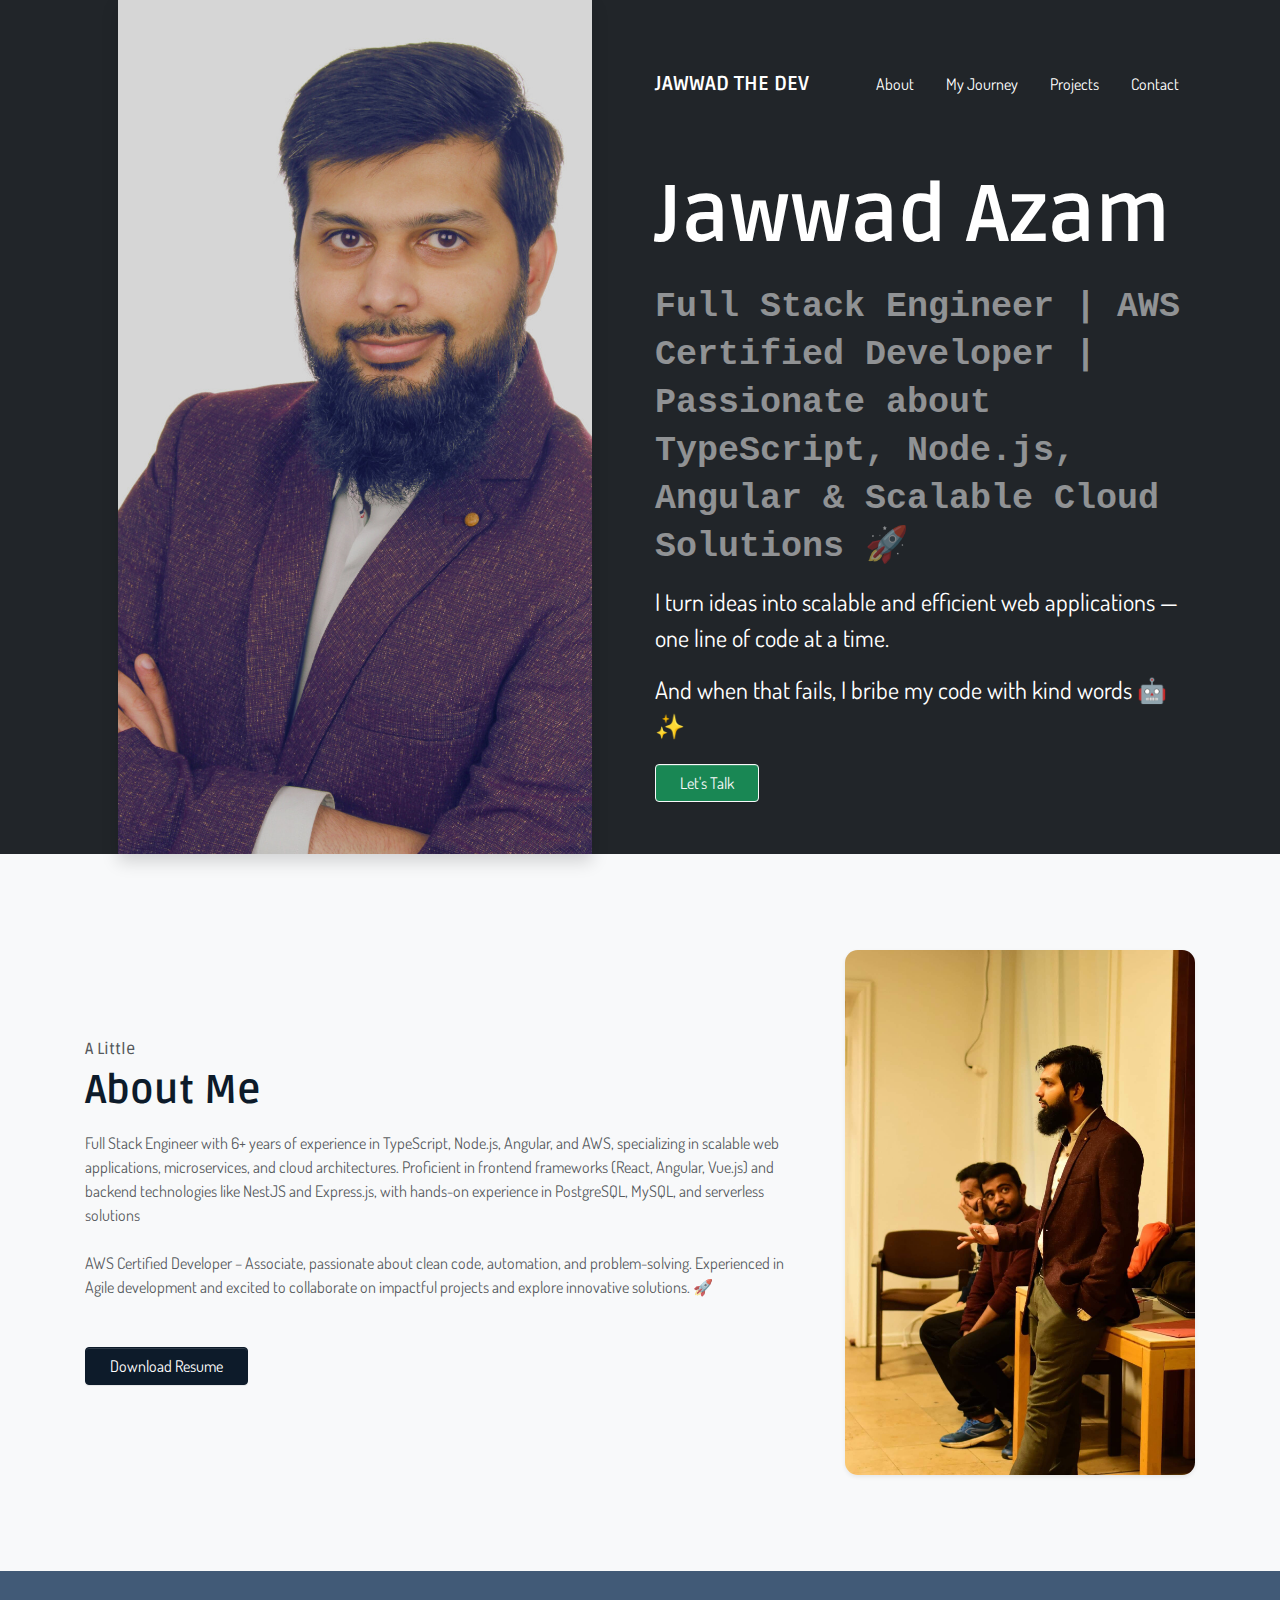
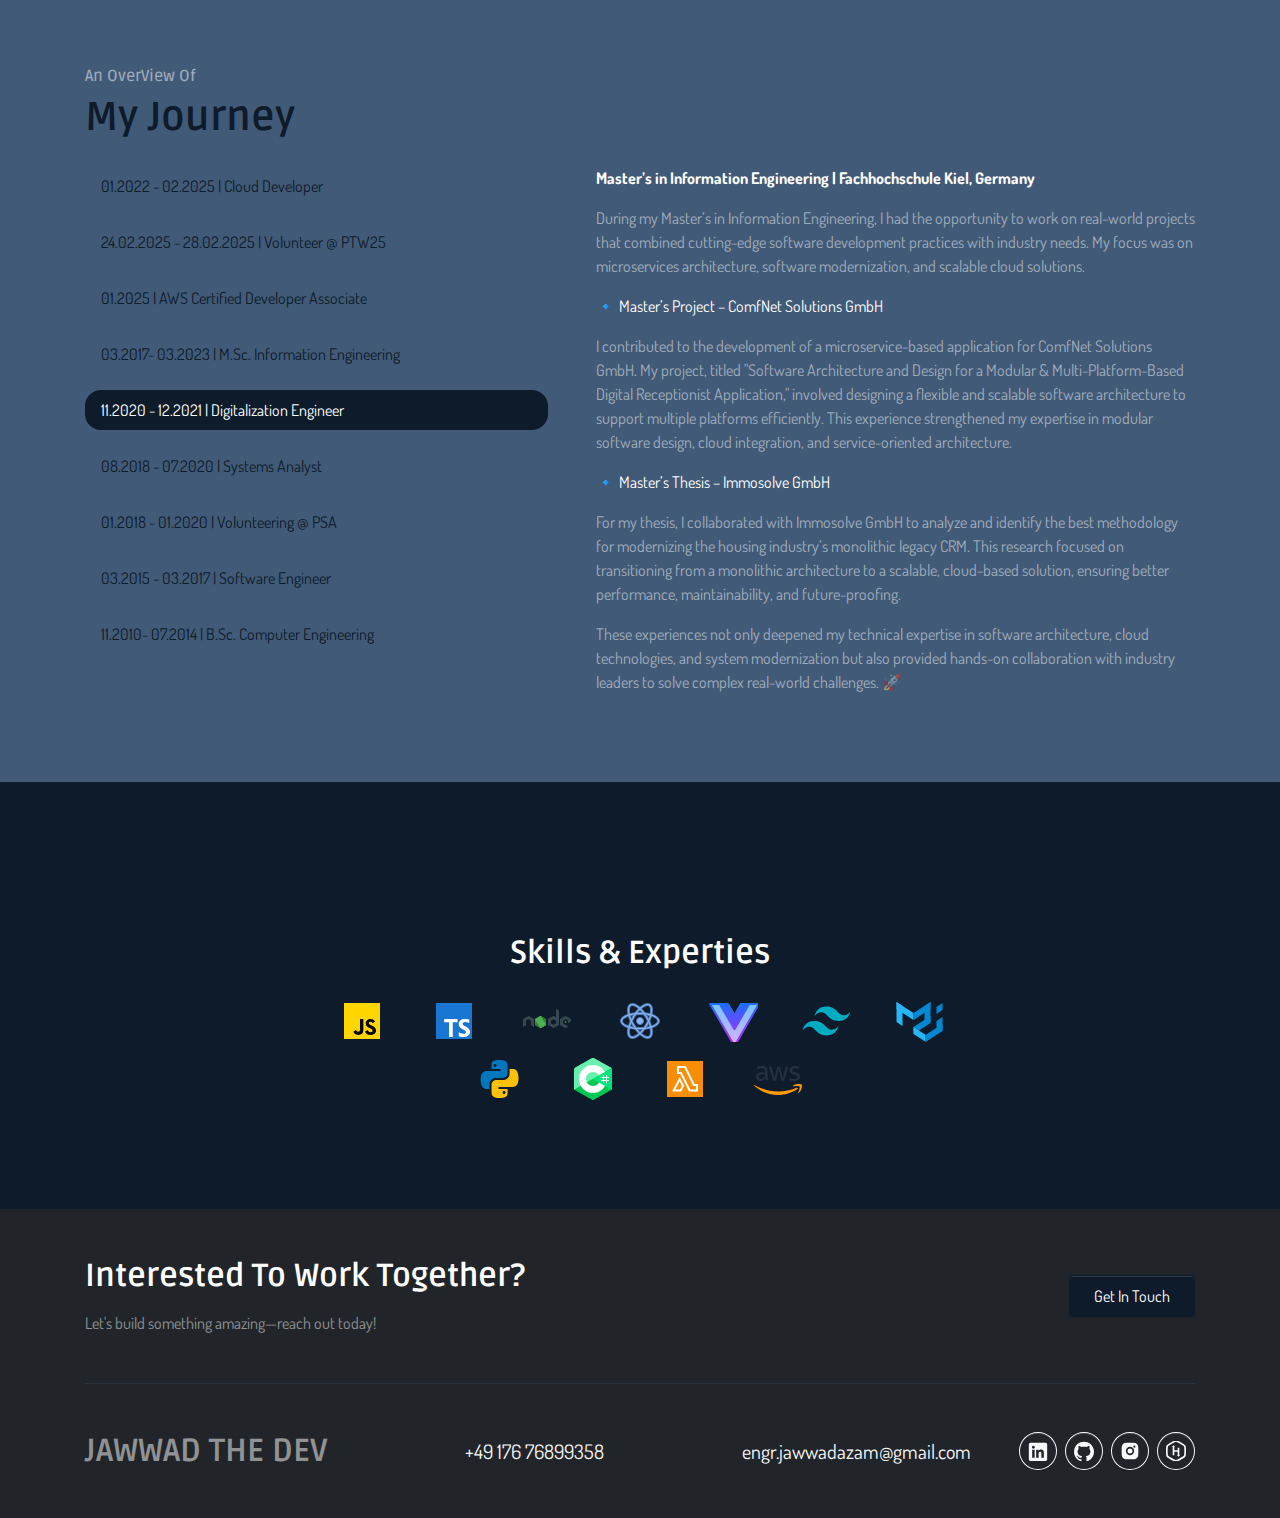
==== commit a8770117: "new UI" ====
--- a/index.html
+++ b/index.html
@@ -1,251 +1,344 @@
-<!DOCTYPE HTML>
-<!--
-	Landed by HTML5 UP
-	html5up.net | @ajlkn
-	Free for personal and commercial use under the CCA 3.0 license (html5up.net/license)
--->
-<html>
-	<head>
-		<title>Jawwad Azam</title>
-		<meta charset="utf-8" />
-		<meta name="viewport" content="width=device-width, initial-scale=1" />
-		<link rel="stylesheet" href="assets/css/main.css" />
-		<link rel="icon" type="image/x-icon" href="/images/favicon/favicon.ico">
-		<noscript><link rel="stylesheet" href="assets/css/noscript.css" /></noscript>
-	</head>
-	<body class="is-preload landing">
-		<div id="page-wrapper">
-
-			<!-- Header -->
-				<header id="header">
-					<h1 id="logo"><a href="index.html"  class="fa fa-home "></a></h1>
-					<nav id="nav">
-						<ul>
-							<li>
-								<a href="#about" class="scrolly fa fa-user">About</a>
-							</li>
-							<li>
-								<a id="downloadBtnHeader" href="#" class="fa fa-paper-plane">Résumé</a>
-							</li>
-							<li><a href="#" class="icon fa fa-file-code">Projects</a>
-								<ul>
-									<li><a href="left-sidebar.html">Left Sidebar</a></li>
-									<li><a href="right-sidebar.html">Right Sidebar</a></li>
-									<li><a href="no-sidebar.html">No Sidebar</a></li>
-									<li>
-										<a href="#">Submenu</a>
-										<ul>
-											<li><a href="#">Home</a></li>
-											<li><a href="#">About</a></li>
-											<li><a href="#">Projects</a></li>
-											<li><a href="#">Option 4</a></li>
-										</ul>
-									</li>
-								</ul>
-							</li>
-							<li>
-								<a 
-									href="https://www.github.com/jawwadazam" 
-									class="icon brands alt fa-github" 
-									target="_blank"  
-									rel="noopener" 
-									aria-hidden="true">
-								</a>
-							</li>
-						</ul>
-					</nav>
-				</header>
-
-			<!-- Banner -->
-				<section id="banner">
-					<div class="content">
-						<header>
-
-							<p>Hello There!👋</p>
-							<h2>I am Jawwad Azam</h2>
-							<p>​I turn ideas into scalable and efficient web applications 🚀—one line of code at a time.<br />
-								 And when that fails, I bribe my code with kind words 🤖✨<br />
-						</header>
-						<span class="image "><img  class="porfolio-image" src="images/header-pic.jpg" alt="" /></span>
-					</div>
-					<a href="#about" class="goto-next scrolly">Next</a>
-				</section>
-
-			<!-- About Me -->
-				<section id="about" class="spotlight style1 bottom">
-					<span class="image fit main"><img src="images/bg.gif" alt="" /></span>
-					<div class="content">
-						<div class="container">
-							<div class="row">
-								<div class="col-4 col-12-medium">
-									<header>
-										<h2>About Me</h2>
-										<p>Full Stack Engineer | AWS Certified Developer | Passionate about TypeScript, Node.js, Angular & Scalable Cloud Solutions 🚀</p>
-									</header>
-								</div>
-								<div class="col-4 col-12-medium">
-									<p>Full Stack Engineer with 6+ years of experience in TypeScript, Node.js, Angular, 
-										and AWS, specializing in scalable web applications, microservices, and cloud architectures. 
-										Proficient in frontend frameworks (React, Angular, Vue.js) and backend technologies 
-										like NestJS and Express.js, with hands-on experience in PostgreSQL, 
-										MySQL, and serverless solutions.
-										</p>
-								</div>
-								<div class="col-4 col-12-medium">
-									<p>
-										AWS Certified Developer – Associate, passionate about clean code, automation,
-										 and problem-solving. Experienced in Agile development and excited to collaborate
-										  on impactful projects and explore innovative solutions. 🚀 <br/>
-										  <a id="downloadBtn" href="#" class="fa fa-paper-plane "> View Résumé </a>
-										</p>
-
-								</div>
-							</div>
-						</div>
-					</div>
-					
-				</section>
-
-				
-			<!-- Two -->
-				<!-- <section id="two" class="spotlight style2 right">
-					<span class="image fit main"><img src="images/pic03.jpg" alt="" /></span>
-					<div class="content">
-						<header>
-							<h2>Interdum amet non magna accumsan</h2>
-							<p>Nunc commodo accumsan eget id nisi eu col volutpat magna</p>
-						</header>
-						<p>Feugiat accumsan lorem eu ac lorem amet ac arcu phasellus tortor enim mi mi nisi praesent adipiscing. Integer mi sed nascetur cep aliquet augue varius tempus lobortis porttitor lorem et accumsan consequat adipiscing lorem.</p>
-						<ul class="actions">
-							<li><a href="#" class="button">Learn More</a></li>
-						</ul>
-					</div>
-					<a href="#three" class="goto-next scrolly">Next</a>
-				</section> -->
-
-			<!-- Three -->
-				<!-- <section id="three" class="spotlight style3 left">
-					<span class="image fit main bottom"><img src="images/pic04.jpg" alt="" /></span>
-					<div class="content">
-						<header>
-							<h2>Interdum felis blandit praesent sed augue</h2>
-							<p>Accumsan integer ultricies aliquam vel massa sapien phasellus</p>
-						</header>
-						<p>Feugiat accumsan lorem eu ac lorem amet ac arcu phasellus tortor enim mi mi nisi praesent adipiscing. Integer mi sed nascetur cep aliquet augue varius tempus lobortis porttitor lorem et accumsan consequat adipiscing lorem.</p>
-						<ul class="actions">
-							<li><a href="#" class="button">Learn More</a></li>
-						</ul>
-					</div>
-					<a href="#four" class="goto-next scrolly">Next</a>
-				</section> -->
-
-			<!-- Four -->
-				<!-- <section id="four" class="wrapper style1 special fade-up">
-					<div class="container">
-						<header class="major">
-							<h2>Accumsan sed tempus adipiscing blandit</h2>
-							<p>Iaculis ac volutpat vis non enim gravida nisi faucibus posuere arcu consequat</p>
-						</header>
-						<div class="box alt">
-							<div class="row gtr-uniform">
-								<section class="col-4 col-6-medium col-12-xsmall">
-									<span class="icon solid alt major fa-chart-area"></span>
-									<h3>Ipsum sed commodo</h3>
-									<p>Feugiat accumsan lorem eu ac lorem amet accumsan donec. Blandit orci porttitor.</p>
-								</section>
-								<section class="col-4 col-6-medium col-12-xsmall">
-									<span class="icon solid alt major fa-comment"></span>
-									<h3>Eleifend lorem ornare</h3>
-									<p>Feugiat accumsan lorem eu ac lorem amet accumsan donec. Blandit orci porttitor.</p>
-								</section>
-								<section class="col-4 col-6-medium col-12-xsmall">
-									<span class="icon solid alt major fa-flask"></span>
-									<h3>Cubilia cep lobortis</h3>
-									<p>Feugiat accumsan lorem eu ac lorem amet accumsan donec. Blandit orci porttitor.</p>
-								</section>
-								<section class="col-4 col-6-medium col-12-xsmall">
-									<span class="icon solid alt major fa-paper-plane"></span>
-									<h3>Non semper interdum</h3>
-									<p>Feugiat accumsan lorem eu ac lorem amet accumsan donec. Blandit orci porttitor.</p>
-								</section>
-								<section class="col-4 col-6-medium col-12-xsmall">
-									<span class="icon solid alt major fa-file"></span>
-									<h3>Odio laoreet accumsan</h3>
-									<p>Feugiat accumsan lorem eu ac lorem amet accumsan donec. Blandit orci porttitor.</p>
-								</section>
-								<section class="col-4 col-6-medium col-12-xsmall">
-									<span class="icon solid alt major fa-lock"></span>
-									<h3>Massa arcu accumsan</h3>
-									<p>Feugiat accumsan lorem eu ac lorem amet accumsan donec. Blandit orci porttitor.</p>
-								</section>
-							</div>
-						</div>
-						<footer class="major">
-							<ul class="actions special">
-								<li><a href="#" class="button">Magna sed feugiat</a></li>
-							</ul>
-						</footer>
-					</div>
-				</section> -->
-
-			<!-- Five -->
-				<!-- <section id="five" class="wrapper style2 special fade">
-					<div class="container">
-						<header>
-							<h2>Magna faucibus lorem diam</h2>
-							<p>Ante metus praesent faucibus ante integer id accumsan eleifend</p>
-						</header>
-						<form method="post" action="#" class="cta">
-							<div class="row gtr-uniform gtr-50">
-								<div class="col-8 col-12-xsmall"><input type="email" name="email" id="email" placeholder="Your Email Address" /></div>
-								<div class="col-4 col-12-xsmall"><input type="submit" value="Get Started" class="fit primary" /></div>
-							</div>
-						</form>
-					</div>
-				</section> -->
-
-			<!-- Footer -->
-				<div id="footer"></div>
-
-		</div>
-
-		<!-- Scripts -->
-			<script src="assets/js/jquery.min.js"></script>
-			<script src="assets/js/jquery.scrolly.min.js"></script>
-			<script src="assets/js/jquery.dropotron.min.js"></script>
-			<script src="assets/js/jquery.scrollex.min.js"></script>
-			<script src="assets/js/browser.min.js"></script>
-			<script src="assets/js/breakpoints.min.js"></script>
-			<script src="assets/js/util.js"></script>
-			<script src="assets/js/main.js"></script>
-			<script>
-				// fetch('header.html')
-				// 	.then(response => response.text())
-				// 	.then(data => document.getElementById('header').innerHTML = data);
-					
-				fetch('footer.html')
-					.then(response => response.text())
-					.then(data => document.getElementById('footer').innerHTML = data);
-							
-				document.getElementById('downloadBtn').addEventListener('click', function() {
+<!DOCTYPE html>
+<html lang="en">
+    <head>
+        <meta charset="utf-8">
+        <meta http-equiv="X-UA-Compatible" content="IE=edge">
+        <meta name="viewport" content="width=device-width, initial-scale=1, shrink-to-fit=no">
+        <meta name="description" content="">
+        <meta name="author" content="">
+        <!-- Bootstrap core CSS -->
+        <link href="bootstrap_theme/bootstrap.css" rel="stylesheet" type="text/css">
+        <!-- Custom styles for this template -->
+        <link rel="stylesheet" href="blocks.css">
+        <link rel="stylesheet" href="pgia/components/controls.css">
+        <link rel="stylesheet" href="pgia/components/slider.css">
+		<link rel="stylesheet" href="js/cssanimation.css">
+		
+        <link href="style.css" rel="stylesheet">
+        <title>Design of the Week Template 14 - Pinegrow Web Editor</title>
+        <script>/* Pinegrow Interactions, do not remove */ (function(){try{if(!document.documentElement.hasAttribute('data-pg-ia-disabled')) { window.pgia_small_mq=typeof pgia_small_mq=='string'?pgia_small_mq:'(max-width:767px)';window.pgia_large_mq=typeof pgia_large_mq=='string'?pgia_large_mq:'(min-width:768px)';var style = document.createElement('style');var pgcss='html:not(.pg-ia-no-preview) [data-pg-ia-hide=""] {opacity:0;visibility:hidden;}html:not(.pg-ia-no-preview) [data-pg-ia-show=""] {opacity:1;visibility:visible;display:block;}';if(document.documentElement.hasAttribute('data-pg-id') && document.documentElement.hasAttribute('data-pg-mobile')) {pgia_small_mq='(min-width:0)';pgia_large_mq='(min-width:99999px)'} pgcss+='@media ' + pgia_small_mq + '{ html:not(.pg-ia-no-preview) [data-pg-ia-hide="mobile"] {opacity:0;visibility:hidden;}html:not(.pg-ia-no-preview) [data-pg-ia-show="mobile"] {opacity:1;visibility:visible;display:block;}}';pgcss+='@media ' + pgia_large_mq + '{html:not(.pg-ia-no-preview) [data-pg-ia-hide="desktop"] {opacity:0;visibility:hidden;}html:not(.pg-ia-no-preview) [data-pg-ia-show="desktop"] {opacity:1;visibility:visible;display:block;}}';style.innerHTML=pgcss;document.querySelector('head').appendChild(style);}}catch(e){console&&console.log(e);}})()</script>
+    </head>
+    <body class="text-muted">
+        <main>
+            <section class="bg-dark position-relative text-white-50">
+                <div class="container position-relative">
+                    <div class="row">
+                        <div class="col-xl-6 order-xl-2 pb-5 pt-5">
+                            <nav class="mb-5 navbar navbar-dark navbar-expand-lg shadow-none"> 
+                                <div class="container px-0"> <a class="align-items-center d-inline-flex fw-bold h4 mb-0 navbar-brand text-uppercase" href="#"> <span>Jawwad the dev</span></a> 
+                                    <button class="navbar-toggler rounded" type="button" data-bs-toggle="collapse" data-bs-target="#navbarNavDropdown-2" aria-controls="navbarNavDropdown-2" aria-expanded="false" aria-label="Toggle navigation"> <span class="navbar-toggler-icon"></span> 
+                                    </button>                                     
+                                    <div class="collapse navbar-collapse " id="navbarNavDropdown-2"> 
+                                        <ul class="ms-auto navbar-nav"> 
+                                            <li class="nav-item"> <a class="active nav-link p-lg-3 scrolly" href="#about">About</a> 
+                                            </li>
+                                            <li class="nav-item"> <a class="active nav-link p-lg-3 scrolly" href="#timeline">My Journey</a> 
+                                            </li>
+                                            <li class="nav-item"> <a class="active nav-link p-lg-3 scrolly" href="#contact">Projects</a> 
+                                            </li>
+                                            <li class="nav-item"> <a class="active nav-link p-lg-3 scrolly" href="#contact">Contact</a> 
+                                            </li>
+                                        </ul>                                         
+                                    </div>                                     
+                                </div>                                 
+                            </nav>
+                            <h1 class="display-1 fw-bold mb-3 text-white">Jawwad Azam</h1>
+                            <h1 class="display-6 fw-bold mb-3 text-black"><code class="text-white-50">Full Stack Engineer | AWS Certified Developer | Passionate about TypeScript, Node.js, Angular &amp; Scalable Cloud Solutions 🚀</code><br></h1>
+                            <p class="fs-4 text-white">I turn ideas into scalable and efficient web applications &mdash; one line of code at a time.</p>
+                            <p class="fs-4 text-white">And when that fails, I bribe my code with kind words 🤖✨</p>
+                            <div class="d-inline-flex flex-wrap gap-2 justify-content-center py-1"> <a href="mailto:engr.jawwadazam@gmail.com" class="btn btn-outline-light btn-success pe-4 ps-4">Let's Talk</a> 
+                            </div>
+                        </div>
+                        <div class="col-xl-6 pe-xl-5 ps-xl-5">
+                            <img src="./assets/photos/profile.png" width="800" height="1000" class="bg-white h-100 img-fluid shadow" style="object-fit: cover;" alt="portfolio-picture"/>
+                        </div>
+                    </div>
+                </div>
+            </section>
+            <section class="bg-light pb-5 pt-5" id="about" > 
+                <div class="container pb-5 pt-5"> 
+                    <div class="align-items-center gy-4 row">
+                        <div class="col-lg-8">
+                            <h2 class="h6 text-capitalize">A little</h2>
+                            <h3 class="fw-bold h1 mb-3 text-capitalize text-primary">About Me</h3>
+                            <p class="mb-4">Full Stack Engineer with 6+ years of experience in TypeScript, Node.js, Angular, and AWS, specializing in scalable web applications, microservices, and cloud architectures. Proficient in frontend frameworks (React, Angular, Vue.js) and backend technologies like NestJS and Express.js, with hands-on experience in PostgreSQL, MySQL, and serverless solutions<br><br>AWS Certified Developer &ndash; Associate, passionate about clean code, automation, and problem-solving. Experienced in Agile development and excited to collaborate on impactful projects and explore innovative solutions. 🚀&nbsp;<br></p>
+                            <div class="g-3 mb-4 row"> 
+                                <div class="col-md-4"> 
+</div>
+                                <div class="col-md-4"> 
+</div>                                 
+                            </div>
+                            <a id="downloadCVBtn" href="#" class="btn btn-primary pe-4 ps-4">Download Resume</a>
+                        </div>
+                        <div class="col-lg-4">
+                            <img src="./assets/photos/about-me.jpg" class="img-fluid rounded-1 shadow-sm w-100" alt="profile-pic" width="600" height="500">
+                        </div>
+                    </div>
+                </div>                 
+            </section>
+            <section class="bg-secondary pb-5 pt-5 text-white-50" id="timeline"> 
+                <div class="container pb-5 pt-5">
+                    <div class="mb-4">
+                        <h2 class="h6 text-capitalize">An OverView of</h2> 
+                        <h3 class="fw-bold h1 text-primary">My Journey</h3> 
+                    </div>
+                    <div class="d-flex align-items-start">
+                        <div class="nav flex-column nav-pills me-lg-5 col-5 gap-3" id="v-pills-tab" role="tablist" aria-orientation="vertical"><a class="nav-link" id="v-pills-empro-tab" data-bs-toggle="pill" href="#v-pills-empro" role="tab" aria-controls="v-pills-empro" aria-selected="false" tabindex="-1">01.2022 - 02.2025 | Cloud Developer</a><a class="nav-link" id="v-pills-ptw25-tab" data-bs-toggle="pill" href="#v-pills-ptw25" role="tab" aria-controls="v-pills-ptw25" aria-selected="false" tabindex="-1">24.02.2025 - 28.02.2025 | Volunteer @ PTW25</a><a class="nav-link" id="v-pills-dvac02-tab" data-bs-toggle="pill" href="#v-pills-dvac02" role="tab" aria-controls="v-pills-dvac02" aria-selected="false" tabindex="-1">01.2025 | AWS Certified Developer Associate</a><a class="nav-link" id="v-pills-msc-tab" data-bs-toggle="pill" href="#v-pills-msc" role="tab" aria-controls="v-pills-msc" aria-selected="false" tabindex="-1">03.2017- 03.2023 | M.Sc. Information Engineering</a><a class="nav-link active" id="v-pills-ingravure-tab" data-bs-toggle="pill" href="#v-pills-ingravure" role="tab" aria-controls="v-pills-ingravure" aria-selected="true">11.2020 - 12.2021 | Digitalization Engineer</a><a class="nav-link" id="v-pills-comfnet-tab" data-bs-toggle="pill" href="#v-pills-comfnet" role="tab" aria-controls="v-pills-comfnet" aria-selected="false" tabindex="-1">08.2018 - 07.2020 | Systems Analyst</a><a class="nav-link" id="v-pills-psa-tab" data-bs-toggle="pill" href="#v-pills-psa" role="tab" aria-controls="v-pills-psa" aria-selected="false" tabindex="-1">01.2018 - 01.2020 | Volunteering @ PSA</a><a class="nav-link" id="v-pills-ebryx-tab" data-bs-toggle="pill" href="#v-pills-ebryx" role="tab" aria-controls="v-pills-ebryx" aria-selected="false" tabindex="-1">03.2015 - 03.2017 | Software Engineer</a><a class="nav-link" id="v-pills-bsc-tab" data-bs-toggle="pill" href="#v-pills-bsc" role="tab" aria-controls="v-pills-bsc" aria-selected="false" tabindex="-1">11.2010- 07.2014 | B.Sc. Computer Engineering</a>
+                        </div>
+                        <div class="tab-content" id="v-pills-tabContent">
+                            <div class="tab-pane fade" id="v-pills-empro" role="tabpanel" aria-labelledby="v-pills-empro-tab">
+                                <p> <span class="text-white"><b>Cloud Developer – Immosolve GmbH, Bad Bramstadt, Germany (remote)</b> </span> <br/><br/>🚀 Designed and maintained highly scalable microservices using AWS Lambda, TypeScript, AWS CDK, and AWS SDK, implementing Onion Architecture for clean and maintainable code.  <br/><br/>🔗 Developed RESTful APIs to ensure seamless front-end and back-end communication, utilizing Vue.js and TypeScript in a Test-Driven Development (TDD) approach within an Agile environment <br/><br/>⚡ Boosted application performance by 25% through strategic code refactoring, optimized algorithm design, and efficient AWS service utilization, leading to faster and more efficient systems.  <br/><br/>💾 Managed cloud data storage with AWS DynamoDB and Lambda-based solutions, ensuring high availability and optimized performance for data-intensive applications.  <br/><br/>✅ Ensured code quality and reliability by conducting rigorous unit testing throughout the development lifecycle, driving robust and scalable software solutions.  <br/><br/>Always eager to innovate, optimize, and build future-ready cloud applications! 🚀🔥</p>
+                            </div>
+                            <div class="tab-pane fade" id="v-pills-ptw25" role="tabpanel" aria-labelledby="v-pills-ptw25-tab">
+                                <p><span class="text-white"><b>Prototyping Week 2025 &ndash; Empowering Startups with Tech &amp; Innovation</b></span></p>
+                                <p><span>From February 24 to February 28, 2025, I had the incredible opportunity to volunteer at Prototyping Week 2025, hosted by Starterkitchen.de. This dynamic event brought together innovative minds, and I was thrilled to contribute my skills to multiple startups, helping them turn their ideas into reality</span>.</p>
+                                <p><span>During the week, I worked hands-on with cutting-edge technologies, assisting startups in diverse areas:</span></p>
+                                <p>🚀 AI-Generated Video Tools &ndash; Experimented with creative AI solutions for content generation.</p>
+                                <p>📱 Kotlin-Based Mobile App &ndash; Contributed to refining a mobile application&rsquo;s functionality.</p>
+                                <p>🌍 SEO Services &ndash; Helped optimize a startup&rsquo;s online presence for better reach and impact.</p>
+                                <p>Beyond the technical work, the experience was a fantastic learning journey&mdash;exchanging ideas, exploring new trends, and engaging with passionate entrepreneurs. It was an inspiring week of innovation, collaboration, and knowledge-sharing, reaffirming my passion for tech-driven problem-solving. 🚀🔥</p>
+                            </div>
+                            <div class="tab-pane fade" id="v-pills-dvac02" role="tabpanel" aria-labelledby="v-pills-dvac02-tab">
+                                <p><span class="text-white"><b> AWS Certified Developer – Associate | Cloud Excellence & Innovation</b></span></p>
+                                <p>Earning the AWS Certified Developer – Associate certification validated my expertise in cloud application development, AWS services, and scalable architecture. This certification showcases my ability to design, deploy, and optimize cloud-based applications using AWS best practices.</p>
+                                <p>Key competencies include:</p>
+                                <p>☁️ Building and Deploying Applications – Proficient in serverless computing, AWS Lambda, API Gateway, and DynamoDB.</p>
+                                <p>🚀 Optimizing Performance – Experience in fine-tuning applications for cost efficiency and high availability.</p>
+                                <p>🔒 Security & Best Practices – Strong grasp of IAM, encryption, and AWS Well-Architected Framework.</p>
+                                <p>This certification empowers me to develop cloud-native applications, leverage modern DevOps workflows, and drive business growth through AWS-powered solutions. It’s a testament to my commitment to continuous learning and innovation in cloud computing. 🚀</p>
+                            </div>
+                            <div class="tab-pane fade active show" id="v-pills-msc" role="tabpanel" aria-labelledby="v-pills-msc-tab">
+                                <p><span class="text-white"><b>Master’s in Information Engineering | Fachhochschule Kiel, Germany</b></span></p>
+                                <p>During my Master’s in Information Engineering, I had the opportunity to work on real-world projects that combined cutting-edge software development practices with industry needs. My focus was on microservices architecture, software modernization, and scalable cloud solutions.</p>
+                                <p><span class="text-white">🔹 Master’s Project – ComfNet Solutions GmbH </span></p>
+                                <p>I contributed to the development of a microservice-based application for ComfNet Solutions GmbH. My project, titled "Software Architecture and Design for a Modular & Multi-Platform-Based Digital Receptionist Application," involved designing a flexible and scalable software architecture to support multiple platforms efficiently. This experience strengthened my expertise in modular software design, cloud integration, and service-oriented architecture.</p>
+                                <p><span class="text-white">🔹 Master’s Thesis – Immosolve GmbH</span></p>
+                                <p>For my thesis, I collaborated with Immosolve GmbH to analyze and identify the best methodology for modernizing the housing industry’s monolithic legacy CRM. This research focused on transitioning from a monolithic architecture to a scalable, cloud-based solution, ensuring better performance, maintainability, and future-proofing.</p>
+                                <p>These experiences not only deepened my technical expertise in software architecture, cloud technologies, and system modernization but also provided hands-on collaboration with industry leaders to solve complex real-world challenges. 🚀</p>
+                            </div>
+                            <div class="tab-pane fade" id="v-pills-ingravure" role="tabpanel" aria-labelledby="v-pills-ingravure-tab">
+                                <p><span class="text-white"> <b>Digitalization Engineer – INGravure GmbH, Kiel, Germany (Hybrid) </b></span></p>
+                                <p>🚀 Led the cloud migration of on-premise servers to AWS, leveraging ECS and Docker to transition a monolithic application into a scalable SaaS-oriented architecture.</p>
+                                <p>💡 Developed and maintained database and application software using Python, C#, PHP, VB.NET, and SQL, ensuring high-quality standards and robust system performance.</p>
+                                <p>🔗 Integrated front-end and back-end systems using Vue.js and MongoDB, enabling seamless API development and a cohesive digital transformation.</p>
+                                <p>⚡ Optimized server performance by configuring and fine-tuning Nginx for load balancing and efficient server management, improving system reliability.</p>
+                                <p>📖 Created comprehensive technical documentation to support maintenance teams and ensure long-term usability of digital solutions.</p>
+                                <p>This role allowed me to drive cloud adoption, system optimization, and full-stack development, accelerating NGravure’s digital transformation journey. 🚀🔥</p>
+                            </div>
+                            <div class="tab-pane fade" id="v-pills-comfnet" role="tabpanel" aria-labelledby="v-pills-comfnet-tab">
+                                <p><span class="text-white"> <b> Systems Analyst – ComfNET Solutions GmbH, Kiel, Germany (On-site) </b></span></p>
+                                <p>📍 Client-Side Deployment: Pleuger Industries GmbH, Hamburg</p>
+                                <p>🚀 Ensured 99.9% uptime during a critical Oracle migration by implementing Oracle form replicas, allowing uninterrupted sales operations for over a year.</p>
+                                <p>💡 Led on-site IT operations at Pleuger Industries GmbH (Hamburg), ensuring smooth system performance, infrastructure management, and software deployment tailored to client needs.</p>
+                                <p>🔗 Deployed and managed Active Directory and Exchange servers, enhancing user authentication, communication, and security protocols.</p>
+                                <p>⚡ Performed end-to-end server maintenance, including OS installation, monitoring, troubleshooting, patch deployment, and upgrades, ensuring peak efficiency.</p>
+                                <p>💰 Optimized IT asset management, saving over €100K through strategic resource tracking and allocation, improving cost efficiency.</p>
+                                <p>This role provided hands-on experience in enterprise IT solutions, system optimization, and direct client collaboration, strengthening both technical expertise and stakeholder communication. 🚀</p>
+                            </div>
+                            <div class="tab-pane fade" id="v-pills-psa" role="tabpanel" aria-labelledby="v-pills-psa-tab">
+                                <p><span class="text-white"> <b> President (Volunteer) – Pakistani Students Association, Kiel (March 2019 – Jan 2020) </b></span></p>
+                                <p>🌍 Leadership & Association Management – Successfully led and managed the association’s operations, ensuring a strong support system for Pakistani students in Kiel.</p>
+                                <p>🤝 Community Support & High Workload Management – Assisted 150+ new students with their settlement, integration, and administrative guidance, fostering a welcoming community.</p>
+                                <p>🎭 Cross-Cultural Promotion – Actively represented and promoted Pakistani culture and values in diverse, international settings, strengthening cross-cultural understanding.</p>
+                                <p>📅 Event Planning & Execution – Organized 10+ social and recreational events, each accommodating 80+ participants, to build a connected and engaging student community.</p>
+                                <p>🌟 Large-Scale Event Leadership – Spearheaded the 2019 Pakistani Cultural Mela, a flagship event with 600+ multinational attendees, showcasing Pakistani heritage through performances, food, and networking opportunities.</p>
+                                <p><span class="text-white"><b>General Secretary (Volunteer) – Pakistani Students Association, Kiel (Jan 2018 – Dec 2018)</b></span></p>
+                                <p>🛠️ Operational Management – Ensured the smooth day-to-day operations of the association, playing a key role in its organizational efficiency.</p>
+                                <p>🎓 Student Assistance & Integration – Provided crucial guidance to 150+ Pakistani students, helping them navigate their academic, social, and administrative challenges in a new country.</p>
+                                <p>🌏 Cross-Cultural Engagement – Facilitated communication between diverse student groups, bridging cultures and strengthening community ties.</p>
+                                <p>🎉 Event Coordination – Successfully organized and executed 12+ community events, offering social and recreational opportunities to over 80 participants per event.</p>
+                                <p>✨ Flagship Event Organization – Led the planning and execution of the 2018 Pakistani Cultural Night, welcoming 700+ international guests, making it one of the biggest cultural exchange events in the community.</p>
+                                <p>These roles allowed me to develop leadership, event management, community engagement, and cross-cultural communication skills, all while making a meaningful impact on the student community in Kiel. 🚀</p>
+                            </div>
+                            <div class="tab-pane fade" id="v-pills-ebryx" role="tabpanel" aria-labelledby="v-pills-ebryx-tab">
+                                <p><span class="text-white"><b>Software Engineer – Ebryx Pvt. Ltd ,Lahore, Pakistan (On-site)</b></span></p>
+                                <p>🛠️ Database Migration & Optimization – Successfully migrated the database from MySQL to PostgreSQL, improving system scalability and efficiency.</p>
+                                <p>🚀 Performance Enhancement – Boosted application performance by 30% by optimizing complex PostgreSQL queries, leading to faster response times and improved efficiency.</p>
+                                <p>🔍 Advanced Threat Detection – Enhanced malicious content detection by 60% through the implementation of Yara rules and integration of machine learning algorithms, strengthening cybersecurity defenses.</p>
+                                <p>🔥 High-Impact Project Contributions – Played a critical role in high-priority projects, ensuring quality and precision in development and execution.</p>
+                                <p>🤝 Collaboration & Problem-Solving – Worked independently and within teams to troubleshoot and resolve technical issues efficiently, ensuring seamless project delivery.</p>
+                                <p>📊 Multi-Project Management – Effectively handled multiple projects simultaneously, prioritizing tasks to meet deadlines and business objectives.</p>
+                                <p>This role helped me build a strong foundation in database management, cybersecurity solutions, performance optimization, and collaborative problem-solving, driving impactful results in high-stakes environments. 🚀</p>
+                            </div>
+                            <div class="tab-pane fade" id="v-pills-bsc" role="tabpanel" aria-labelledby="v-pills-bsc-tab">
+                                <p><span class="text-white"><b>Bachelor’s in Computer Engineering | University of Engineering & Technology, Taxila, Pakistan </b> </span></p>
+                                <p>My Bachelor’s in Computer Engineering laid a strong foundation in software development, algorithms, and data-driven solutions, equipping me with the skills to tackle real-world technical challenges.</p>
+                                <p><span class="text-white">🔹 Final Year Project – Advancing Hygienic Activity Recognition with RFID & Java </span> </p>
+                                <p>For my final year project, I worked on algorithm modification for Hygienic Activity Recognition using RFID sensor data, optimizing detection accuracy through data processing and pattern recognition. Implementing the solution in Java, I enhanced the efficiency and precision of activity recognition models, contributing to smart monitoring systems.</p>
+                                <p>This experience deepened my expertise in algorithm design, sensor data processing, and real-time software development, fostering my passion for problem-solving and innovation in tech-driven solutions. 🚀</p>
+                            </div>
+                        </div>
+                    </div>
+                    <div class="gy-4 justify-content-center row row-cols-lg-3 row-cols-md-2"> 
+</div>
+                </div>                 
+            </section>
+            <section class="bg-primary pb-5 pt-5 text-white">
+                <div class="container pb-5 pt-5">
+                    <h2 class="h6 text-capitalize text-white-50"></h2>
+                    <h2></h2>
+                    <section class=" pb-5 pt-5 text-center">
+                        <div class="container"> 
+                            <h2 class="fw-bold mb-4">Skills &amp; Experties</h2>
+                            <div class="justify-content-center row"> 
+                                <div class="col-lg-1 col-sm-2  h-50 pb-2 ">
+                                    <svg width='50' height='50' viewBox='0 0 50 50' fill='none' xmlns='http://www.w3.org/2000/svg'> 
+                                        <path fill="#ffd600" d="M6,42V6h36v36H6z"></path>
+                                        <path fill="#000001" d="M29.538 32.947c.692 1.124 1.444 2.201 3.037 2.201 1.338 0 2.04-.665 2.04-1.585 0-1.101-.726-1.492-2.198-2.133l-.807-.344c-2.329-.988-3.878-2.226-3.878-4.841 0-2.41 1.845-4.244 4.728-4.244 2.053 0 3.528.711 4.592 2.573l-2.514 1.607c-.553-.988-1.151-1.377-2.078-1.377-.946 0-1.545.597-1.545 1.377 0 .964.6 1.354 1.985 1.951l.807.344C36.452 29.645 38 30.839 38 33.523 38 36.415 35.716 38 32.65 38c-2.999 0-4.702-1.505-5.65-3.368L29.538 32.947zM17.952 33.029c.506.906 1.275 1.603 2.381 1.603 1.058 0 1.667-.418 1.667-2.043V22h3.333v11.101c0 3.367-1.953 4.899-4.805 4.899-2.577 0-4.437-1.746-5.195-3.368L17.952 33.029z"></path>
+                                    </svg>                                     
+                                </div>
+                                <div class="col-lg-1 col-sm-2  h-50 pb-2 ">
+                                    <svg width='50' height='50' viewBox='0 0 50 50' fill='none' xmlns='http://www.w3.org/2000/svg'> 
+                                        <rect width="36" height="36" x="6" y="6" fill="#1976d2"></rect>
+                                        <polygon fill="#fff" points="27.49,22 14.227,22 14.227,25.264 18.984,25.264 18.984,40 22.753,40 22.753,25.264 27.49,25.264"></polygon>
+                                        <path fill="#fff" d="M39.194,26.084c0,0-1.787-1.192-3.807-1.192s-2.747,0.96-2.747,1.986 c0,2.648,7.381,2.383,7.381,7.712c0,8.209-11.254,4.568-11.254,4.568V35.22c0,0,2.152,1.622,4.733,1.622s2.483-1.688,2.483-1.92 c0-2.449-7.315-2.449-7.315-7.878c0-7.381,10.658-4.469,10.658-4.469L39.194,26.084z"></path>
+                                    </svg>                                     
+                                </div>
+                                <div class="col-lg-1 col-sm-2  h-50 pb-2 ">
+                                    <svg width='50' height='50' viewBox='0 0 50 50' fill='none' xmlns='http://www.w3.org/2000/svg'> 
+                                        <path fill="#388e3c" d="M17.204 19.122l-4.907 2.715C12.113 21.938 12 22.126 12 22.329v5.433c0 .203.113.39.297.492l4.908 2.717c.183.101.41.101.593 0l4.907-2.717C22.887 28.152 23 27.965 23 27.762v-5.433c0-.203-.113-.39-.297-.492l-4.906-2.715c-.092-.051-.195-.076-.297-.076-.103 0-.205.025-.297.076M42.451 24.013l-.818.452c-.031.017-.049.048-.049.082v.906c0 .034.019.065.049.082l.818.453c.031.017.068.017.099 0l.818-.453c.03-.017.049-.048.049-.082v-.906c0-.034-.019-.065-.05-.082l-.818-.452C42.534 24.004 42.517 24 42.5 24S42.466 24.004 42.451 24.013"></path>
+                                        <path fill="#37474f" d="M35.751,13.364l-2.389-1.333c-0.075-0.042-0.167-0.041-0.241,0.003 c-0.074,0.044-0.12,0.123-0.12,0.209L33,20.295l-2.203-1.219C30.705,19.025,30.602,19,30.5,19c-0.102,0-0.205,0.025-0.297,0.076 h0.001l-4.907,2.715C25.113,21.892,25,22.08,25,22.282v5.433c0,0.203,0.113,0.39,0.297,0.492l4.908,2.717 c0.183,0.101,0.41,0.101,0.593,0l4.907-2.717C35.887,28.106,36,27.918,36,27.715V13.788C36,13.612,35.904,13.45,35.751,13.364z M32.866,26.458l-2.23,1.235c-0.083,0.046-0.186,0.046-0.269,0l-2.231-1.235C28.051,26.412,28,26.326,28,26.234v-2.47 c0-0.092,0.051-0.177,0.135-0.224l2.231-1.234h-0.001c0.042-0.023,0.088-0.034,0.135-0.034c0.047,0,0.093,0.012,0.135,0.034 l2.23,1.234C32.949,23.587,33,23.673,33,23.765v2.47C33,26.326,32.949,26.412,32.866,26.458z"></path>
+                                        <path fill="#2e7d32" d="M17.204,19.122L12,27.762c0,0.203,0.113,0.39,0.297,0.492l4.908,2.717 c0.183,0.101,0.41,0.101,0.593,0L23,22.329c0-0.203-0.113-0.39-0.297-0.492l-4.906-2.715c-0.092-0.051-0.195-0.076-0.297-0.076 c-0.103,0-0.205,0.025-0.297,0.076"></path>
+                                        <path fill="#4caf50" d="M17.204,19.122l-4.907,2.715C12.113,21.938,12,22.126,12,22.329l5.204,8.642 c0.183,0.101,0.41,0.101,0.593,0l4.907-2.717C22.887,28.152,23,27.965,23,27.762l-5.203-8.64c-0.092-0.051-0.195-0.076-0.297-0.076 c-0.103,0-0.205,0.025-0.297,0.076"></path>
+                                        <path fill="#37474f" d="M47.703 21.791l-4.906-2.715C42.705 19.025 42.602 19 42.5 19c-.102 0-.205.025-.297.076h.001l-4.907 2.715C37.114 21.892 37 22.084 37 22.294v5.411c0 .209.114.402.297.503l4.908 2.717c.184.102.409.102.593 0l2.263-1.253c.207-.115.206-.412-.002-.526l-4.924-2.687C40.052 26.412 40 26.325 40 26.231v-2.466c0-.092.05-.177.13-.221l2.235-1.236h-.001c.042-.023.088-.034.135-.034.047 0 .093.012.135.034l2.235 1.237c.08.044.13.129.13.221v2.012c0 .086.046.166.121.209.075.042.167.042.242-.001l2.398-1.393c.148-.086.24-.245.24-.417v-1.88C48 22.085 47.886 21.892 47.703 21.791zM10.703 21.791l-4.906-2.715C5.705 19.025 5.602 19 5.5 19c-.102 0-.205.025-.297.076h.001l-4.907 2.715C.114 21.892 0 22.084 0 22.294v7.465c0 .086.046.166.121.209.075.042.167.042.242-.001l2.398-1.393C2.909 28.488 3 28.329 3 28.157v-4.393c0-.092.05-.177.13-.221l2.235-1.236H5.365c.042-.023.088-.034.135-.034.047 0 .093.012.135.034l2.235 1.237C7.95 23.588 8 23.673 8 23.765v4.393c0 .172.091.331.24.417l2.398 1.393c.075.043.167.043.242.001C10.954 29.925 11 29.845 11 29.759v-7.464C11 22.085 10.886 21.892 10.703 21.791z"></path>
+                                    </svg>                                     
+                                </div>
+                                <div class="col-lg-1 col-sm-2  h-50 pb-2  ">
+                                    <svg width='50' height='50' viewBox='-5 -4 50 50' fill='none' xmlns='http://www.w3.org/2000/svg'> 
+                                        <path fill="#4e7ab5" d="M20,28.9C8.598,28.9,0,25.17,0,20s8.598-9,20-9s20,3.83,20,9S31.402,28.9,20,28.9z M20,13.932 c-9.729,0-17.125,3.266-17.125,6.131S10.271,26.068,20,26.068s17.125-3.266,17.125-6.131S29.729,13.932,20,13.932z"></path>
+                                        <path fill="#4e7ab5" d="M12.402,38C12.401,38,12.402,38,12.402,38c-0.931,0-1.781-0.216-2.528-0.642 c-1.22-0.697-2.095-1.928-2.532-3.562c-1.146-4.282,0.703-11.482,4.713-18.344C16.76,7.407,23.007,2.003,27.599,2.003 c0.93,0,1.78,0.216,2.527,0.642c1.218,0.695,2.094,1.925,2.531,3.558c1.147,4.282-0.703,11.483-4.715,18.345 C23.241,32.594,16.995,38,12.402,38z M27.599,5.003c-2.888,0-8.409,4.193-12.954,11.963c-4.123,7.056-5.332,12.909-4.404,16.054 c0.251,0.849,0.605,1.438,1.121,1.732c2.361,1.348,8.809-2.85,13.991-11.717c4.125-7.057,5.46-12.785,4.406-16.055 c-0.271-0.841-0.604-1.435-1.119-1.728C28.347,5.084,28.006,5.003,27.599,5.003z"></path>
+                                        <path fill="#4e7ab5" d="M27.599,37.997C27.599,37.997,27.599,37.997,27.599,37.997c-4.597-0.001-10.843-5.405-15.544-13.449 c-4.01-6.862-5.859-14.063-4.713-18.344C7.779,4.57,8.654,3.339,9.873,2.643C10.621,2.216,11.471,2,12.4,2 c4.595,0,10.84,5.406,15.542,13.452c4.011,6.861,5.86,14.062,4.714,18.345c-0.438,1.633-1.313,2.863-2.53,3.558 C29.379,37.781,28.528,37.997,27.599,37.997z M12.4,5c-0.407,0-0.747,0.082-1.04,0.248c-0.515,0.294-0.874,0.881-1.12,1.732 c-0.928,3.208,0.281,8.999,4.404,16.055c4.541,7.769,10.063,11.962,12.954,11.962l0,0c0.408,0,0.748-0.082,1.041-0.249 c0.514-0.292,0.883-0.876,1.118-1.728c0.867-3.146-0.281-9-4.405-16.055C20.811,9.194,15.29,5,12.4,5z"></path>
+                                        <path fill="#8bb7f0" d="M23.5,20c0,1.935-1.565,3.5-3.5,3.5s-3.5-1.565-3.5-3.5s1.565-3.5,3.5-3.5S23.5,18.065,23.5,20z"></path>
+                                        <path fill="#4e7ab5" d="M20,24c-2.206,0-4-1.794-4-4s1.794-4,4-4s4,1.794,4,4S22.206,24,20,24z M20,17c-1.654,0-3,1.346-3,3 s1.346,3,3,3s3-1.346,3-3S21.654,17,20,17z"></path>
+                                        <path fill="#8bb7f0" d="M20,28.068C9.346,28.068,1,24.524,1,20s8.346-8.068,19-8.068S39,15.476,39,20 S30.654,28.068,20,28.068z M20,12.932c-9.757,0-18,3.237-18,7.068s8.243,7.068,18,7.068S38,23.832,38,20S29.757,12.932,20,12.932z"></path>
+                                        <path fill="#8bb7f0" d="M12.402,37C12.401,37,12.402,37,12.402,37c-0.755,0-1.438-0.172-2.033-0.511 c-0.996-0.569-1.689-1.562-2.062-2.952c-1.081-4.037,0.729-10.938,4.61-17.581C17.379,8.33,23.416,3.003,27.599,3.003 c0.754,0,1.438,0.172,2.032,0.511c0.995,0.568,1.688,1.56,2.061,2.948c1.081,4.037-0.729,10.938-4.612,17.582 C22.621,31.672,16.586,37,12.402,37z M27.599,4.003c-3.784,0-9.595,5.239-13.817,12.458c-3.695,6.325-5.507,13.083-4.508,16.818 c0.301,1.123,0.836,1.91,1.592,2.342C11.307,35.872,11.823,36,12.401,36c3.785,0,9.595-5.24,13.814-12.461 c3.697-6.326,5.51-13.085,4.509-16.818c-0.3-1.121-0.835-1.908-1.59-2.338C28.693,4.131,28.177,4.003,27.599,4.003z"></path>
+                                        <g>
+                                            <path fill="#8bb7f0" d="M27.599,36.997C27.599,36.997,27.599,36.997,27.599,36.997c-4.187-0.001-10.224-5.327-14.681-12.953 C9.036,17.401,7.227,10.5,8.308,6.463c0.372-1.39,1.065-2.383,2.062-2.952C10.964,3.172,11.647,3,12.4,3 c4.185,0,10.221,5.328,14.679,12.956c3.883,6.642,5.692,13.543,4.61,17.582c-0.371,1.389-1.064,2.381-2.059,2.948 C29.036,36.825,28.353,36.997,27.599,36.997z M12.4,4c-0.577,0-1.094,0.128-1.535,0.379c-0.756,0.432-1.291,1.219-1.592,2.342 c-0.999,3.734,0.813,10.493,4.508,16.818C18,30.757,23.812,35.996,27.599,35.997l0,0c0.578,0,1.095-0.128,1.536-0.38 c0.754-0.43,1.289-1.217,1.589-2.338c1-3.735-0.812-10.494-4.508-16.818C21.996,9.241,16.187,4,12.4,4z"></path>
+                                        </g>
+                                    </svg>                                     
+                                </div>
+                                <div class="col-lg-1 col-sm-2  h-50 pb-2  ">
+                                    <svg width='50' height='45' viewBox='8 5 45 45' fill='none' xmlns='http://www.w3.org/2000/svg'> 
+                                        <linearGradient id="3bjInpNFK5hFbDC04bXOYa_tbleCw0ch6QC_gr1" x1="32" x2="32" y1="8.5" y2="59.263" gradientUnits="userSpaceOnUse">
+                                            <stop offset="0" stop-color="#6dc7ff"></stop>
+                                            <stop offset="1" stop-color="#e6abff"></stop>
+                                        </linearGradient>
+                                        <path fill="url(#3bjInpNFK5hFbDC04bXOYa_tbleCw0ch6QC_gr1)" d="M56.348,12L32,54L7.652,12h18.626L32,21.739L37.6,12H56.348z"></path>
+                                        <linearGradient id="3bjInpNFK5hFbDC04bXOYb_tbleCw0ch6QC_gr2" x1="32" x2="32" y1="11" y2="55" gradientUnits="userSpaceOnUse">
+                                            <stop offset="0" stop-color="#1a6dff"></stop>
+                                            <stop offset="1" stop-color="#c822ff"></stop>
+                                        </linearGradient>
+                                        <path fill="url(#3bjInpNFK5hFbDC04bXOYb_tbleCw0ch6QC_gr2)" d="M57.214,11.501C57.035,11.191,56.705,11,56.348,11H38.6c-0.358,0-0.688,0.191-0.867,0.502	l-5.74,9.993l-5.851-10C25.962,11.188,25.634,11,25.278,11H7.652c-0.357,0-0.688,0.191-0.866,0.501s-0.179,0.691,0.001,1.001	l24.348,42C31.313,54.811,31.644,55,32,55s0.687-0.189,0.865-0.498l24.348-42C57.393,12.192,57.393,11.811,57.214,11.501z M32,52.006L9.388,13h7.307l14.441,24.824c0.179,0.308,0.508,0.497,0.864,0.497c0.001,0,0.001,0,0.002,0	c0.356-0.001,0.686-0.191,0.864-0.5L47.186,13h7.426L32,52.006z"></path>
+                                    </svg>                                     
+                                </div>
+                                <div class="col-lg-1 col-sm-2  h-50 pb-2  ">
+                                    <svg width='50' height='45' viewBox='0 0 45 45' fill='none' xmlns='http://www.w3.org/2000/svg'> 
+                                        <path fill="#00acc1" d="M24,9.604c-6.4,0-10.4,3.199-12,9.597c2.4-3.199,5.2-4.398,8.4-3.599 c1.826,0.456,3.131,1.781,4.576,3.247C27.328,21.236,30.051,24,36,24c6.4,0,10.4-3.199,12-9.598c-2.4,3.199-5.2,4.399-8.4,3.6 c-1.825-0.456-3.13-1.781-4.575-3.247C32.672,12.367,29.948,9.604,24,9.604L24,9.604z M12,24c-6.4,0-10.4,3.199-12,9.598 c2.4-3.199,5.2-4.399,8.4-3.599c1.825,0.457,3.13,1.781,4.575,3.246c2.353,2.388,5.077,5.152,11.025,5.152 c6.4,0,10.4-3.199,12-9.598c-2.4,3.199-5.2,4.399-8.4,3.599c-1.826-0.456-3.131-1.781-4.576-3.246C20.672,26.764,17.949,24,12,24 L12,24z"></path>
+                                    </svg>                                     
+                                </div>
+                                <div class="col-lg-1 col-sm-2  h-50 pb-2  ">
+                                    <svg width='50' height='45' viewBox='0 0 45 45' fill='none' xmlns='http://www.w3.org/2000/svg'> 
+                                        <polygon fill="#29b6f6" points="1,5 7,9 7,29 1,25"></polygon>
+                                        <polygon fill="#0288d1" points="47,20 41,24 41,37 47,33"></polygon>
+                                        <polygon fill="#0288d1" points="47,6 41,10 41,17 47,13"></polygon>
+                                        <polygon fill="#0288d1" points="35,5 29,9 29,29 35,25"></polygon>
+                                        <polygon fill="#29b6f6" points="1,12 18,23 18,16 1,5"></polygon>
+                                        <polygon fill="#0288d1" points="35,12 18,23 18,16 35,5"></polygon>
+                                        <polygon fill="#0288d1" points="35,26 18,37 18,30 35,19"></polygon>
+                                        <polygon fill="#0288d1" points="47,34 30,45 30,38 47,27"></polygon>
+                                        <polygon fill="#29b6f6" points="30,37.765 18,30 18,37 30,44.765"></polygon>
+                                    </svg>                                     
+                                </div>                                 
+                            </div>                             
+                            <div class="justify-content-center row"> 
+                                <div class="col-lg-1 col-sm-2  h-50 pb-2 ">
+                                    <svg width='50' height='50' viewBox='0 0 50 50' fill='none' xmlns='http://www.w3.org/2000/svg'> 
+                                        <path fill="#0277BD" d="M24.047,5c-1.555,0.005-2.633,0.142-3.936,0.367c-3.848,0.67-4.549,2.077-4.549,4.67V14h9v2H15.22h-4.35c-2.636,0-4.943,1.242-5.674,4.219c-0.826,3.417-0.863,5.557,0,9.125C5.851,32.005,7.294,34,9.931,34h3.632v-5.104c0-2.966,2.686-5.896,5.764-5.896h7.236c2.523,0,5-1.862,5-4.377v-8.586c0-2.439-1.759-4.263-4.218-4.672C27.406,5.359,25.589,4.994,24.047,5z M19.063,9c0.821,0,1.5,0.677,1.5,1.502c0,0.833-0.679,1.498-1.5,1.498c-0.837,0-1.5-0.664-1.5-1.498C17.563,9.68,18.226,9,19.063,9z"></path>
+                                        <path fill="#FFC107" d="M23.078,43c1.555-0.005,2.633-0.142,3.936-0.367c3.848-0.67,4.549-2.077,4.549-4.67V34h-9v-2h9.343h4.35c2.636,0,4.943-1.242,5.674-4.219c0.826-3.417,0.863-5.557,0-9.125C41.274,15.995,39.831,14,37.194,14h-3.632v5.104c0,2.966-2.686,5.896-5.764,5.896h-7.236c-2.523,0-5,1.862-5,4.377v8.586c0,2.439,1.759,4.263,4.218,4.672C19.719,42.641,21.536,43.006,23.078,43z M28.063,39c-0.821,0-1.5-0.677-1.5-1.502c0-0.833,0.679-1.498,1.5-1.498c0.837,0,1.5,0.664,1.5,1.498C29.563,38.32,28.899,39,28.063,39z"></path>
+                                    </svg>                                     
+                                </div>
+                                <div class="col-lg-1 col-sm-2  h-50 pb-2 ">
+                                    <svg width='50' height='50' viewBox='0 0 50 50' fill='none' xmlns='http://www.w3.org/2000/svg'> 
+                                        <path fill="#00c853" d="M22.903,3.286c0.679-0.381,1.515-0.381,2.193,0c3.355,1.883,13.451,7.551,16.807,9.434 C42.582,13.1,43,13.804,43,14.566c0,3.766,0,15.101,0,18.867c0,0.762-0.418,1.466-1.097,1.847 c-3.355,1.883-13.451,7.551-16.807,9.434c-0.679,0.381-1.515,0.381-2.193,0c-3.355-1.883-13.451-7.551-16.807-9.434 C5.418,34.899,5,34.196,5,33.434c0-3.766,0-15.101,0-18.867c0-0.762,0.418-1.466,1.097-1.847 C9.451,10.837,19.549,5.169,22.903,3.286z"></path>
+                                        <path fill="#69f0ae" d="M5.304,34.404C5.038,34.048,5,33.71,5,33.255c0-3.744,0-15.014,0-18.759 c0-0.758,0.417-1.458,1.094-1.836c3.343-1.872,13.405-7.507,16.748-9.38c0.677-0.379,1.594-0.371,2.271,0.008 c3.343,1.872,13.371,7.459,16.714,9.331c0.27,0.152,0.476,0.335,0.66,0.576L5.304,34.404z"></path>
+                                        <path fill="#fff" d="M24,10c-7.73,0-14,6.27-14,14s6.27,14,14,14s14-6.27,14-14S31.73,10,24,10z M24,31 c-3.86,0-7-3.14-7-7s3.14-7,7-7s7,3.14,7,7S27.86,31,24,31z"></path>
+                                        <path fill="#00e676" d="M42.485,13.205c0.516,0.483,0.506,1.211,0.506,1.784c0,3.795-0.032,14.589,0.009,18.384 c0.004,0.396-0.127,0.813-0.323,1.127L23.593,24L42.485,13.205z"></path>
+                                        <path fill="#fff" d="M34 20H35V28H34zM37 20H38V28H37z"></path>
+                                        <path fill="#fff" d="M32 25H40V26H32zM32 22H40V23H32z"></path>
+                                    </svg>                                     
+                                </div>
+                                <div class="col-lg-1 col-sm-2  h-50 pb-2 ">
+                                    <svg width='50' height='50' viewBox='0 0 50 50' fill='none' xmlns='http://www.w3.org/2000/svg'> 
+                                        <rect width="36" height="36" x="6" y="6" fill="#f78e05"></rect>
+                                        <path fill="#fff" d="M37,36.5h-8.994L19.386,19H16v-8h8.81l8.692,18H37V36.5z M29.25,34.5H35V31h-2.752l-8.692-18H18v4 h2.63L29.25,34.5z"></path>
+                                        <path fill="#fff" d="M20.272,36.5h-9.164l7.521-14.562l4.532,8.853L20.272,36.5z M14.392,34.5h4.65l1.875-3.703 l-2.296-4.485L14.392,34.5z"></path>
+                                    </svg>                                     
+                                </div>
+                                <div class="col-lg-1 col-sm-2  h-50 pb-2  ">
+                                    <svg width='50' height='50' viewBox='-5  50 50' fill='none' xmlns='http://www.w3.org/2000/svg'> 
+                                        <path fill="#252f3e" d="M13.527,21.529c0,0.597,0.064,1.08,0.176,1.435c0.128,0.355,0.287,0.742,0.511,1.161 c0.08,0.129,0.112,0.258,0.112,0.371c0,0.161-0.096,0.322-0.303,0.484l-1.006,0.677c-0.144,0.097-0.287,0.145-0.415,0.145 c-0.16,0-0.319-0.081-0.479-0.226c-0.224-0.242-0.415-0.5-0.575-0.758c-0.16-0.274-0.319-0.58-0.495-0.951 c-1.245,1.483-2.81,2.225-4.694,2.225c-1.341,0-2.411-0.387-3.193-1.161s-1.181-1.806-1.181-3.096c0-1.37,0.479-2.483,1.453-3.321 s2.267-1.258,3.911-1.258c0.543,0,1.102,0.048,1.692,0.129s1.197,0.21,1.836,0.355v-1.177c0-1.225-0.255-2.08-0.75-2.58 c-0.511-0.5-1.373-0.742-2.602-0.742c-0.559,0-1.133,0.064-1.724,0.21c-0.591,0.145-1.165,0.322-1.724,0.548 c-0.255,0.113-0.447,0.177-0.559,0.21c-0.112,0.032-0.192,0.048-0.255,0.048c-0.224,0-0.335-0.161-0.335-0.5v-0.79 c0-0.258,0.032-0.451,0.112-0.564c0.08-0.113,0.224-0.226,0.447-0.339c0.559-0.29,1.229-0.532,2.012-0.726 c0.782-0.21,1.612-0.306,2.49-0.306c1.9,0,3.289,0.435,4.183,1.306c0.878,0.871,1.325,2.193,1.325,3.966v5.224H13.527z M7.045,23.979c0.527,0,1.07-0.097,1.644-0.29c0.575-0.193,1.086-0.548,1.517-1.032c0.255-0.306,0.447-0.645,0.543-1.032 c0.096-0.387,0.16-0.855,0.16-1.403v-0.677c-0.463-0.113-0.958-0.21-1.469-0.274c-0.511-0.064-1.006-0.097-1.501-0.097 c-1.07,0-1.852,0.21-2.379,0.645s-0.782,1.048-0.782,1.854c0,0.758,0.192,1.322,0.591,1.709 C5.752,23.786,6.311,23.979,7.045,23.979z M19.865,25.721c-0.287,0-0.479-0.048-0.607-0.161c-0.128-0.097-0.239-0.322-0.335-0.629 l-3.752-12.463c-0.096-0.322-0.144-0.532-0.144-0.645c0-0.258,0.128-0.403,0.383-0.403h1.565c0.303,0,0.511,0.048,0.623,0.161 c0.128,0.097,0.223,0.322,0.319,0.629l2.682,10.674l2.49-10.674c0.08-0.322,0.176-0.532,0.303-0.629 c0.128-0.097,0.351-0.161,0.639-0.161h1.277c0.303,0,0.511,0.048,0.639,0.161c0.128,0.097,0.239,0.322,0.303,0.629l2.522,10.803 l2.762-10.803c0.096-0.322,0.208-0.532,0.319-0.629c0.128-0.097,0.335-0.161,0.623-0.161h1.485c0.255,0,0.399,0.129,0.399,0.403 c0,0.081-0.016,0.161-0.032,0.258s-0.048,0.226-0.112,0.403l-3.847,12.463c-0.096,0.322-0.208,0.532-0.335,0.629 s-0.335,0.161-0.607,0.161h-1.373c-0.303,0-0.511-0.048-0.639-0.161c-0.128-0.113-0.239-0.322-0.303-0.645l-2.474-10.4 L22.18,24.915c-0.08,0.322-0.176,0.532-0.303,0.645c-0.128,0.113-0.351,0.161-0.639,0.161H19.865z M40.379,26.156 c-0.83,0-1.66-0.097-2.458-0.29c-0.798-0.193-1.421-0.403-1.836-0.645c-0.255-0.145-0.431-0.306-0.495-0.451 c-0.064-0.145-0.096-0.306-0.096-0.451v-0.822c0-0.339,0.128-0.5,0.367-0.5c0.096,0,0.192,0.016,0.287,0.048 c0.096,0.032,0.239,0.097,0.399,0.161c0.543,0.242,1.133,0.435,1.756,0.564c0.639,0.129,1.261,0.193,1.9,0.193 c1.006,0,1.788-0.177,2.331-0.532c0.543-0.355,0.83-0.871,0.83-1.532c0-0.451-0.144-0.822-0.431-1.129 c-0.287-0.306-0.83-0.58-1.612-0.838l-2.315-0.726c-1.165-0.371-2.027-0.919-2.554-1.645c-0.527-0.709-0.798-1.499-0.798-2.338 c0-0.677,0.144-1.274,0.431-1.79s0.671-0.967,1.149-1.322c0.479-0.371,1.022-0.645,1.66-0.838C39.533,11.081,40.203,11,40.906,11 c0.351,0,0.718,0.016,1.07,0.064c0.367,0.048,0.702,0.113,1.038,0.177c0.319,0.081,0.623,0.161,0.91,0.258s0.511,0.193,0.671,0.29 c0.224,0.129,0.383,0.258,0.479,0.403c0.096,0.129,0.144,0.306,0.144,0.532v0.758c0,0.339-0.128,0.516-0.367,0.516 c-0.128,0-0.335-0.064-0.607-0.193c-0.91-0.419-1.932-0.629-3.065-0.629c-0.91,0-1.628,0.145-2.123,0.451 c-0.495,0.306-0.75,0.774-0.75,1.435c0,0.451,0.16,0.838,0.479,1.145c0.319,0.306,0.91,0.613,1.756,0.887l2.267,0.726 c1.149,0.371,1.98,0.887,2.474,1.548s0.734,1.419,0.734,2.257c0,0.693-0.144,1.322-0.415,1.87 c-0.287,0.548-0.671,1.032-1.165,1.419c-0.495,0.403-1.086,0.693-1.772,0.903C41.943,26.043,41.193,26.156,40.379,26.156z"></path>
+                                        <path fill="#f90" d="M43.396,33.992c-5.252,3.918-12.883,5.998-19.445,5.998c-9.195,0-17.481-3.434-23.739-9.142 c-0.495-0.451-0.048-1.064,0.543-0.709c6.769,3.966,15.118,6.369,23.755,6.369c5.827,0,12.229-1.225,18.119-3.741 C43.508,32.364,44.258,33.347,43.396,33.992z M45.583,31.477c-0.671-0.871-4.438-0.419-6.146-0.21 c-0.511,0.064-0.591-0.387-0.128-0.726c3.001-2.128,7.934-1.516,8.509-0.806c0.575,0.726-0.16,5.708-2.969,8.094 c-0.431,0.371-0.846,0.177-0.655-0.306C44.833,35.927,46.254,32.331,45.583,31.477z"></path>
+                                    </svg>                                     
+                                </div>
+                            </div>                             
+                        </div>
+                    </section>                     
+                </div>
+            </section>
+            <footer class="bg-dark pb-5 pt-5 text-white-50"> 
+                <div class="container" id="contact"> 
+                    <div class="align-items-center gy-4 row"> 
+                        <div class="col-lg-8 col-md col-xl-6 me-auto"> 
+                            <h2 class="fw-bold h2 mb-3 text-capitalize text-white">Interested to work together?</h2> 
+                            <p class="mb-0">Let&apos;s build something amazing&mdash;reach out today!</p> 
+                        </div>                         
+                        <div class="col-md-auto"> <a href="mailto:engr.jawwadazam@gmail.com" class="btn btn-primary pb-2 pe-4 ps-4 pt-2">Get In Touch</a> 
+                        </div>                         
+                    </div>
+                    <hr class="border-secondary mb-5 mt-5">
+                    <div class="align-items-center gy-3 row"> 
+                        <div class="col-lg-3 col-sm-6 col-xl-4"> <a class="d-inline-flex fw-bold h2 lh-1 link mb-0 text-decoration-none text-uppercase" href="#"> <span>Jawwad  the DeV</span></a> 
+                        </div>
+                        <div class="col-lg-auto col-sm-6 order-lg-last"> 
+                            <div class="d-inline-flex flex-wrap gap-2"> <a href="https://www.linkedin.com/in/jawwad-azam/"  rel="noopener" aria-label="linkedIn" class="btn btn-outline-light lh-1 p-2 rounded-circle" target="_blank"> <svg viewBox="3 2 24 24" fill="currentColor" width="20" height="20"> 
+                                        <path d="M24,4H6C4.895,4,4,4.895,4,6v18c0,1.105,0.895,2,2,2h18c1.105,0,2-0.895,2-2V6C26,4.895,25.105,4,24,4z M10.954,22h-2.95 v-9.492h2.95V22z M9.449,11.151c-0.951,0-1.72-0.771-1.72-1.72c0-0.949,0.77-1.719,1.72-1.719c0.948,0,1.719,0.771,1.719,1.719 C11.168,10.38,10.397,11.151,9.449,11.151z M22.004,22h-2.948v-4.616c0-1.101-0.02-2.517-1.533-2.517 c-1.535,0-1.771,1.199-1.771,2.437V22h-2.948v-9.492h2.83v1.297h0.04c0.394-0.746,1.356-1.533,2.791-1.533 c2.987,0,3.539,1.966,3.539,4.522V22z"></path>
+                                    </svg> </a> <a href="https://www.github.com/jawwadazam" rel="noopener" aria-label="github" class="btn btn-outline-light lh-1 p-2 rounded-circle" target="_blank"> <svg viewBox="4 3 24 24" fill="currentColor" width="20" height="20"> 
+                                        <path fill-rule="evenodd" d="M 16 4 C 9.371094 4 4 9.371094 4 16 C 4 21.300781 7.4375 25.800781 12.207031 27.386719 C 12.808594 27.496094 13.027344 27.128906 13.027344 26.808594 C 13.027344 26.523438 13.015625 25.769531 13.011719 24.769531 C 9.671875 25.492188 8.96875 23.160156 8.96875 23.160156 C 8.421875 21.773438 7.636719 21.402344 7.636719 21.402344 C 6.546875 20.660156 7.71875 20.675781 7.71875 20.675781 C 8.921875 20.761719 9.554688 21.910156 9.554688 21.910156 C 10.625 23.746094 12.363281 23.214844 13.046875 22.910156 C 13.15625 22.132813 13.46875 21.605469 13.808594 21.304688 C 11.144531 21.003906 8.34375 19.972656 8.34375 15.375 C 8.34375 14.0625 8.8125 12.992188 9.578125 12.152344 C 9.457031 11.851563 9.042969 10.628906 9.695313 8.976563 C 9.695313 8.976563 10.703125 8.65625 12.996094 10.207031 C 13.953125 9.941406 14.980469 9.808594 16 9.804688 C 17.019531 9.808594 18.046875 9.941406 19.003906 10.207031 C 21.296875 8.65625 22.300781 8.976563 22.300781 8.976563 C 22.957031 10.628906 22.546875 11.851563 22.421875 12.152344 C 23.191406 12.992188 23.652344 14.0625 23.652344 15.375 C 23.652344 19.984375 20.847656 20.996094 18.175781 21.296875 C 18.605469 21.664063 18.988281 22.398438 18.988281 23.515625 C 18.988281 25.121094 18.976563 26.414063 18.976563 26.808594 C 18.976563 27.128906 19.191406 27.503906 19.800781 27.386719 C 24.566406 25.796875 28 21.300781 28 16 C 28 9.371094 22.628906 4 16 4 Z"></path>
+                                    </svg> </a> <a href="https://www.instagram.com/jawwadazam1/" rel="noopener" aria-label="instagram" class="btn btn-outline-light lh-1 p-2 rounded-circle" target="_blank"> <svg viewBox="0 0 24 24" fill="currentColor" width="20" height="20"> 
+                                        <path d="M12 2c2.717 0 3.056.01 4.122.06 1.065.05 1.79.217 2.428.465.66.254 1.216.598 1.772 1.153a4.908 4.908 0 0 1 1.153 1.772c.247.637.415 1.363.465 2.428.047 1.066.06 1.405.06 4.122 0 2.717-.01 3.056-.06 4.122-.05 1.065-.218 1.79-.465 2.428a4.883 4.883 0 0 1-1.153 1.772 4.915 4.915 0 0 1-1.772 1.153c-.637.247-1.363.415-2.428.465-1.066.047-1.405.06-4.122.06-2.717 0-3.056-.01-4.122-.06-1.065-.05-1.79-.218-2.428-.465a4.89 4.89 0 0 1-1.772-1.153 4.904 4.904 0 0 1-1.153-1.772c-.248-.637-.415-1.363-.465-2.428C2.013 15.056 2 14.717 2 12c0-2.717.01-3.056.06-4.122.05-1.066.217-1.79.465-2.428a4.88 4.88 0 0 1 1.153-1.772A4.897 4.897 0 0 1 5.45 2.525c.638-.248 1.362-.415 2.428-.465C8.944 2.013 9.283 2 12 2zm0 5a5 5 0 1 0 0 10 5 5 0 0 0 0-10zm6.5-.25a1.25 1.25 0 0 0-2.5 0 1.25 1.25 0 0 0 2.5 0zM12 9a3 3 0 1 1 0 6 3 3 0 0 1 0-6z"/> 
+                                    </svg> </a> <a href="https://www.hackerrank.com/profile/engr_jawwadazam" rel="noopener"  aria-label="hackerrank" class="btn btn-outline-light lh-1 p-2 rounded-circle" target="_blank"> <svg viewBox="4 4 24 24" fill="currentColor" width="20" height="20"> 
+                                        <path d="M 15.998047 3 C 14.225047 3 5.5352031 7.9839062 4.6582031 9.5039062 C 3.7802031 11.024906 3.7802031 20.983047 4.6582031 22.498047 C 5.5392031 24.017047 14.229047 29 15.998047 29 C 17.762047 29 26.451938 24.019953 27.335938 22.501953 C 28.222938 20.979953 28.222938 11.014047 27.335938 9.4980469 L 27.335938 9.4960938 C 26.444937 7.9790937 17.756047 3 15.998047 3 z M 15.996094 5.0117188 C 17.693094 5.3647187 24.417703 9.2167656 25.595703 10.509766 C 26.135703 12.150766 26.134703 19.844281 25.595703 21.488281 C 24.425703 22.779281 17.695094 26.636281 15.996094 26.988281 C 14.298094 26.638281 7.5723906 22.783234 6.4003906 21.490234 C 5.8653906 19.842234 5.8653906 12.155766 6.4003906 10.509766 C 7.5693906 9.2167656 14.297094 5.3617187 15.996094 5.0117188 z M 13 9 L 11 11 L 12 11 L 12 21 L 14 21 L 14 17 L 18 17 L 18 21 L 17 21 L 19 23 L 21 21 L 20 21 L 20 12 L 18 12 L 18 15 L 14 15 L 14 11 L 15 11 L 13 9 z"></path>
+                                    </svg> </a> 
+                            </div>                             
+                        </div>                         
+                        <div class="col-md col-sm-6"> <a href="tel:+49 176 76899358" class="fs-5 link-light text-decoration-none">+49 176 76899358</a> 
+                        </div>                         
+                        <div class="col-md col-sm-6"> <a href="mailto:engr.jawwadazam@gmail.com" class="fs-5 link-light text-decoration-none">engr.jawwadazam@gmail.com</a> 
+                        </div>                         
+                    </div>                     
+                </div>                 
+            </footer>
+        </main>
+        <script src="assets/js/popper.min.js"></script>
+        <script src="bootstrap/js/bootstrap.min.js"></script>
+        <script src="pgia/lib/pgia.js"></script>
+        <script type="text/javascript" src="js/scrolly.js"></script>
+		<script>
+			       window.onload = function() {
+						scrolly();
+					};
+			document.getElementById('downloadCVBtn').addEventListener('click', function() {
 					console.log("Download button clicked");
 					const link = document.createElement('a');
-					link.href = '/assets/JawwadAzam-Resume.pdf'; // Replace with your file URL
+					link.href = './assets/JawwadAzam-Resume.pdf'; // Replace with your file URL
 					link.download = 'JawwadAzam-Resume.pdf'; // Rename file if needed
 					document.body.appendChild(link);
 					link.click();
 					document.body.removeChild(link);
 				});
-				document.getElementById('downloadBtnHeader').addEventListener('click', function() {
-					console.log("Download button clicked");
-					const link = document.createElement('a');
-					link.href = '/assets/JawwadAzam-Resume.pdf'; // Replace with your file URL
-					link.download = 'JawwadAzam-Resume.pdf'; // Rename file if needed
-					document.body.appendChild(link);
-					link.click();
-					document.body.removeChild(link);
-				});
-			</script>		
-
-	</body>
-</html>+		</script>
+		<style>
+			html { scroll-behavior: smooth; } 
+		</style>
+    </body>
+</html>
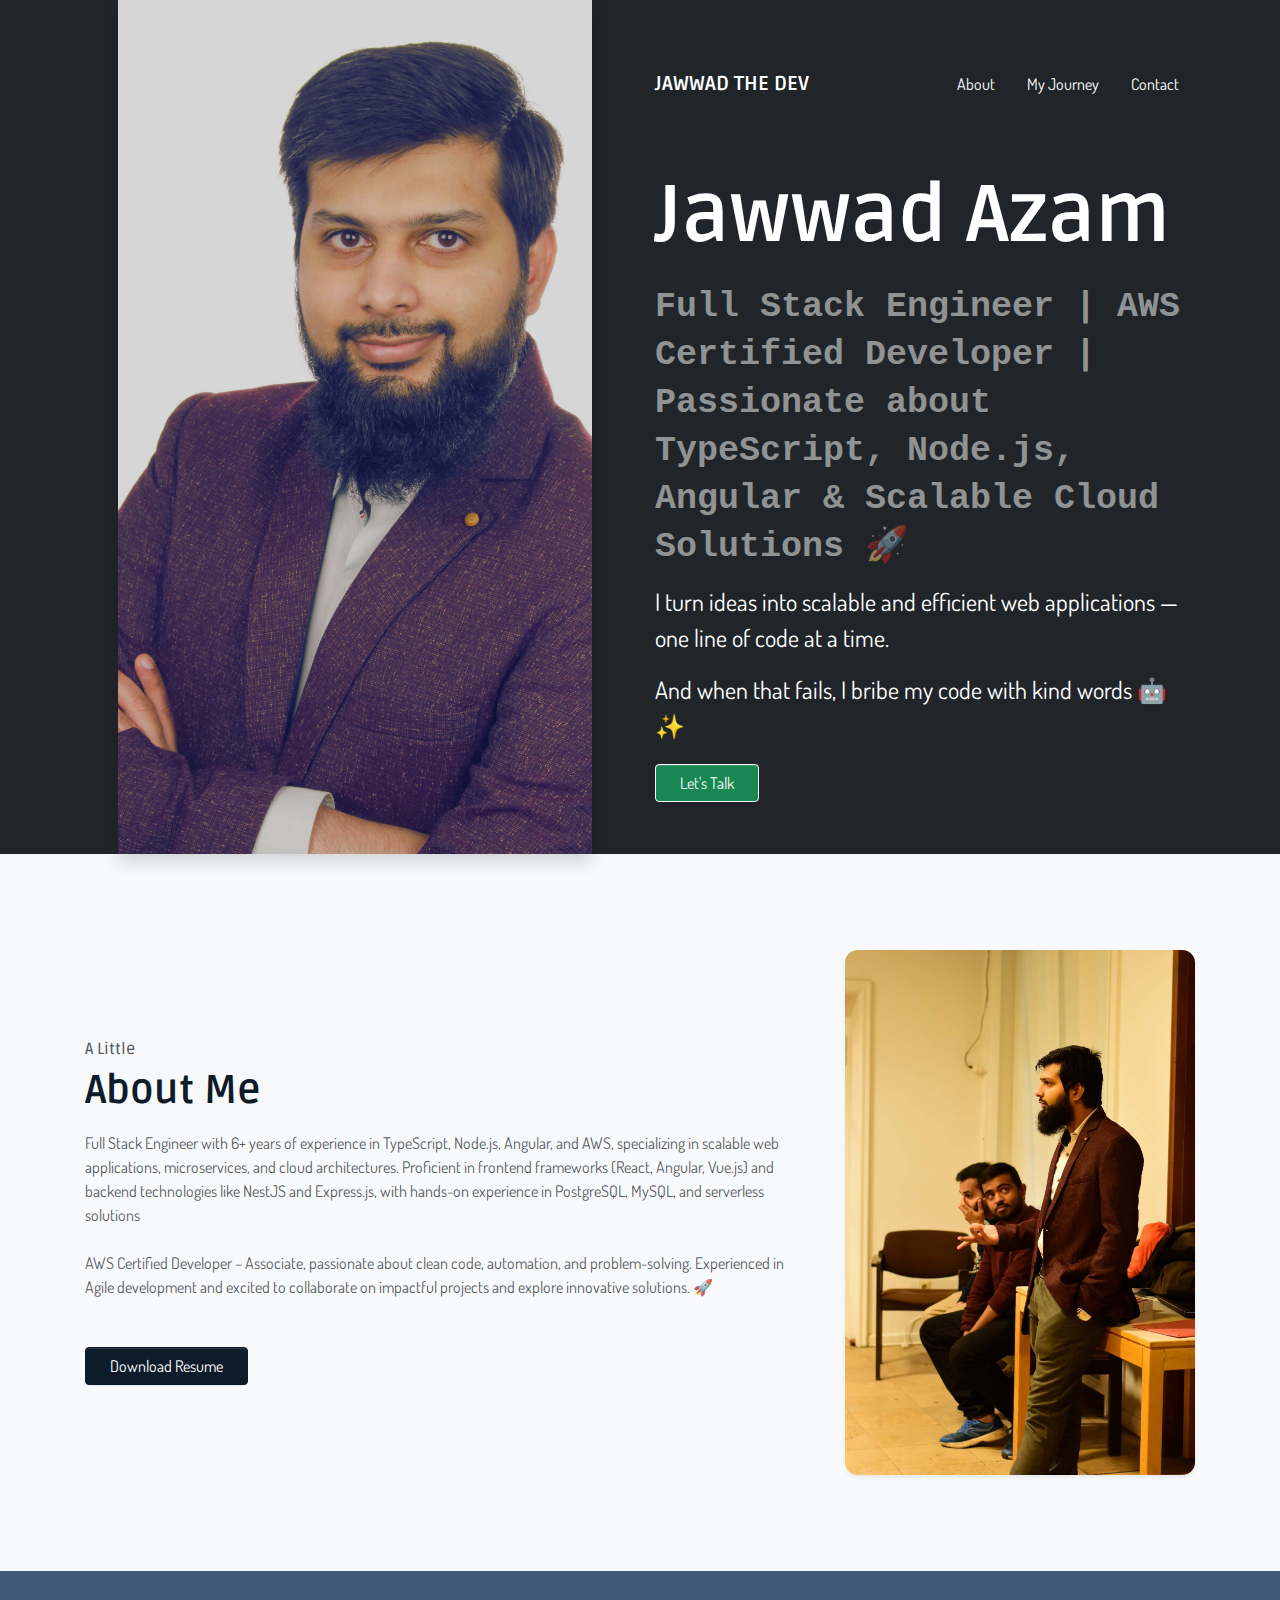
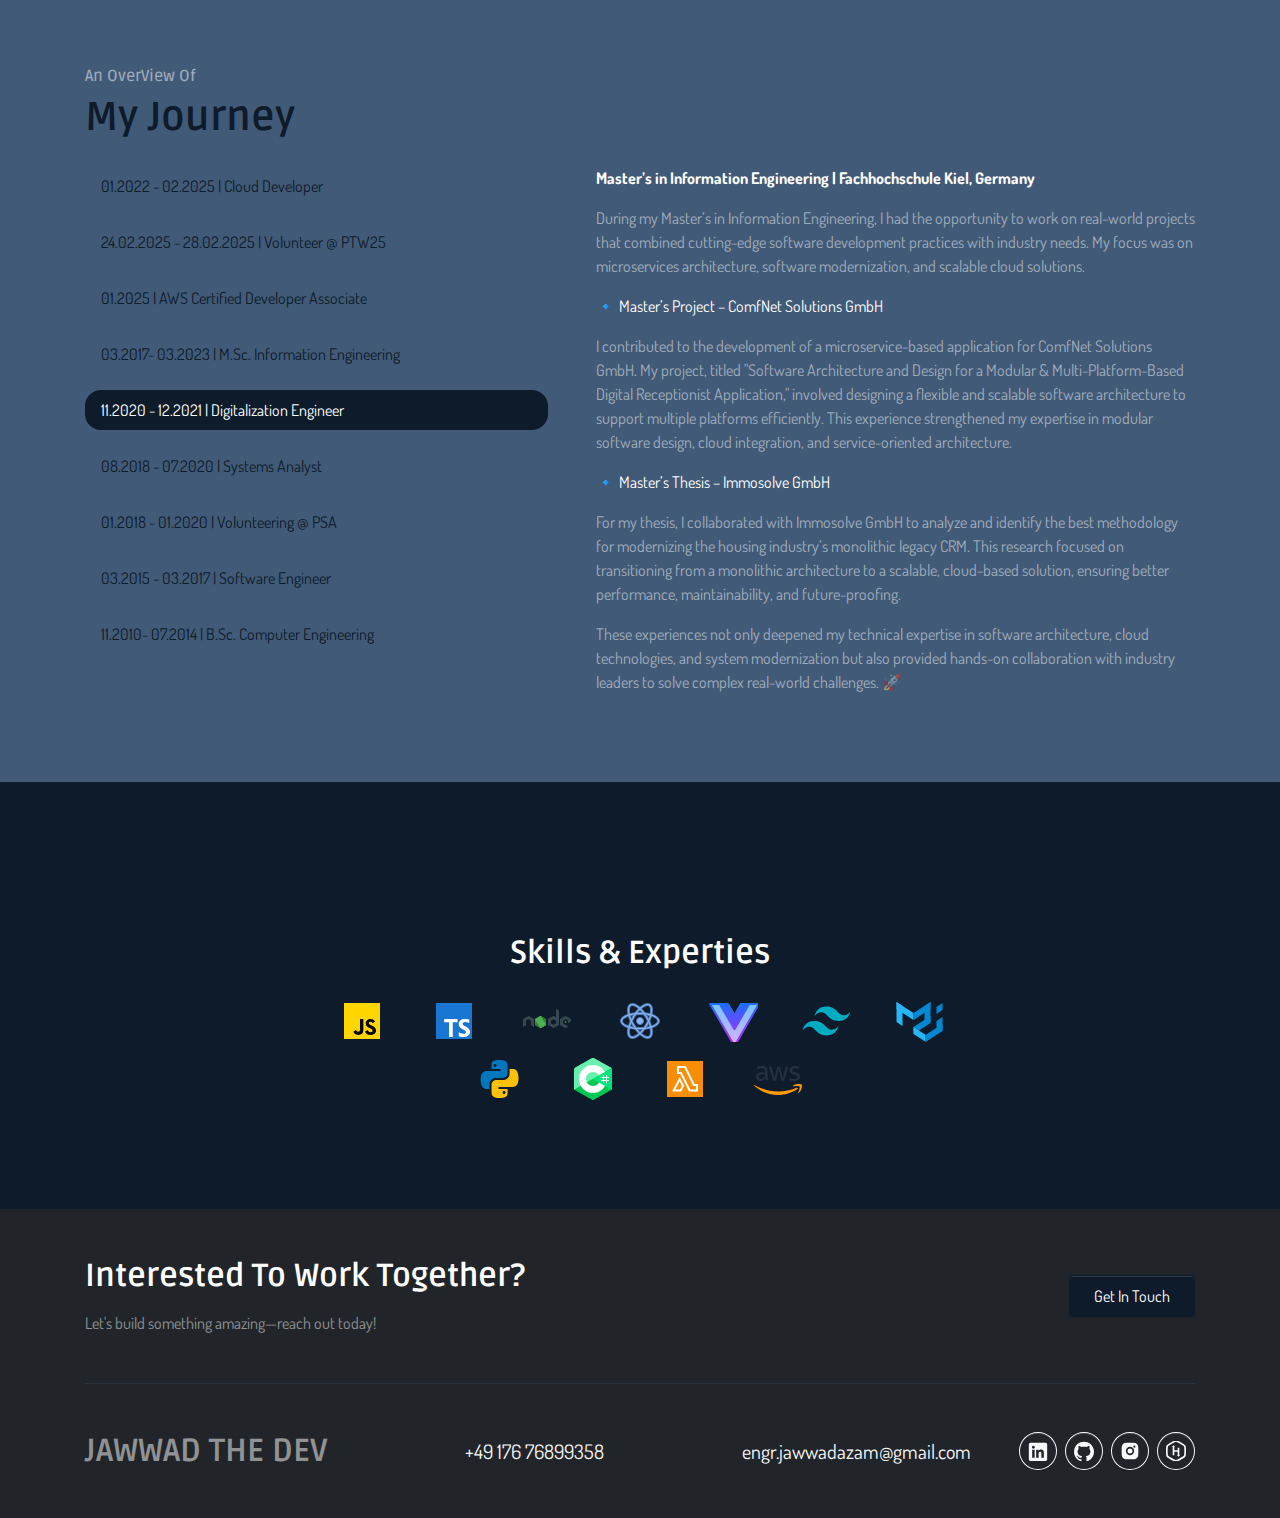
==== commit 4082c280: "remove projects tab for now" ====
--- a/index.html
+++ b/index.html
@@ -34,8 +34,8 @@
                                             </li>
                                             <li class="nav-item"> <a class="active nav-link p-lg-3 scrolly" href="#timeline">My Journey</a> 
                                             </li>
-                                            <li class="nav-item"> <a class="active nav-link p-lg-3 scrolly" href="#contact">Projects</a> 
-                                            </li>
+                                            <!-- <li class="nav-item"> <a class="active nav-link p-lg-3 scrolly" href="#contact">Projects</a> 
+                                            </li> -->
                                             <li class="nav-item"> <a class="active nav-link p-lg-3 scrolly" href="#contact">Contact</a> 
                                             </li>
                                         </ul>                                         
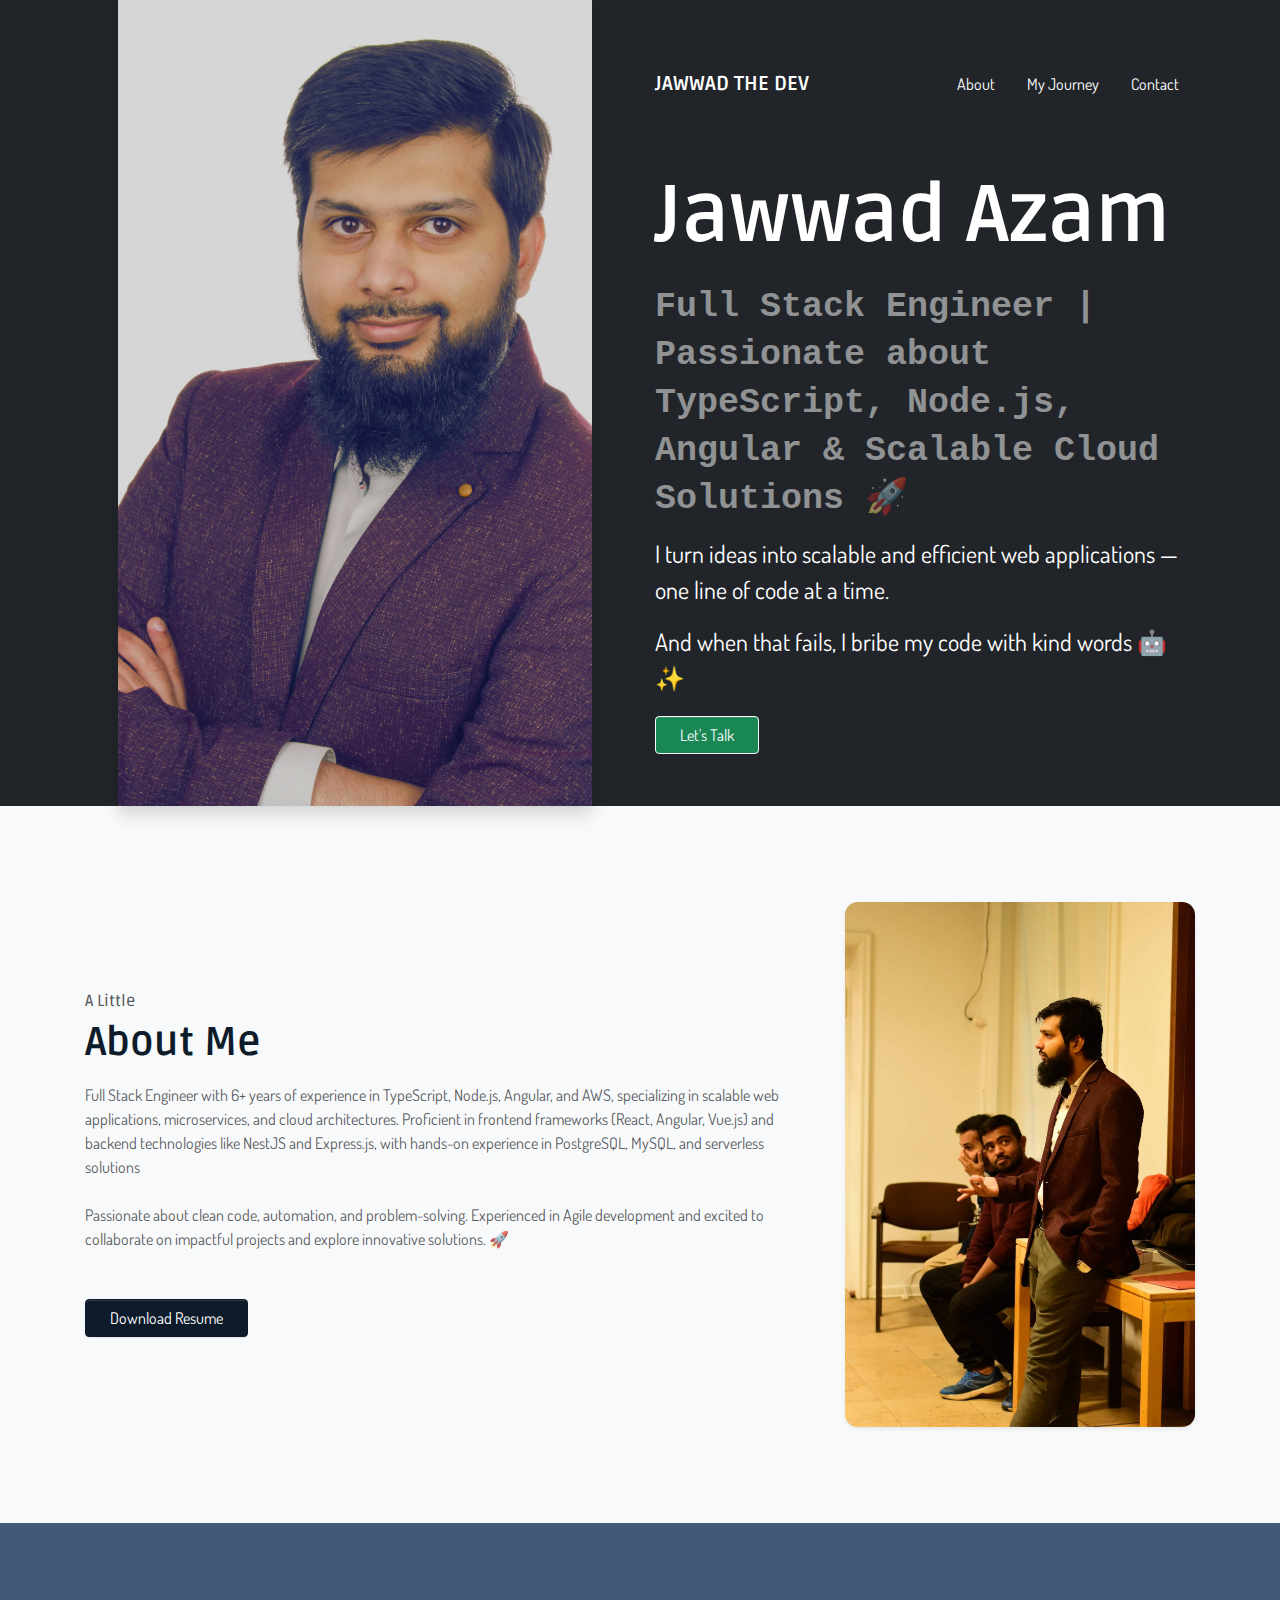
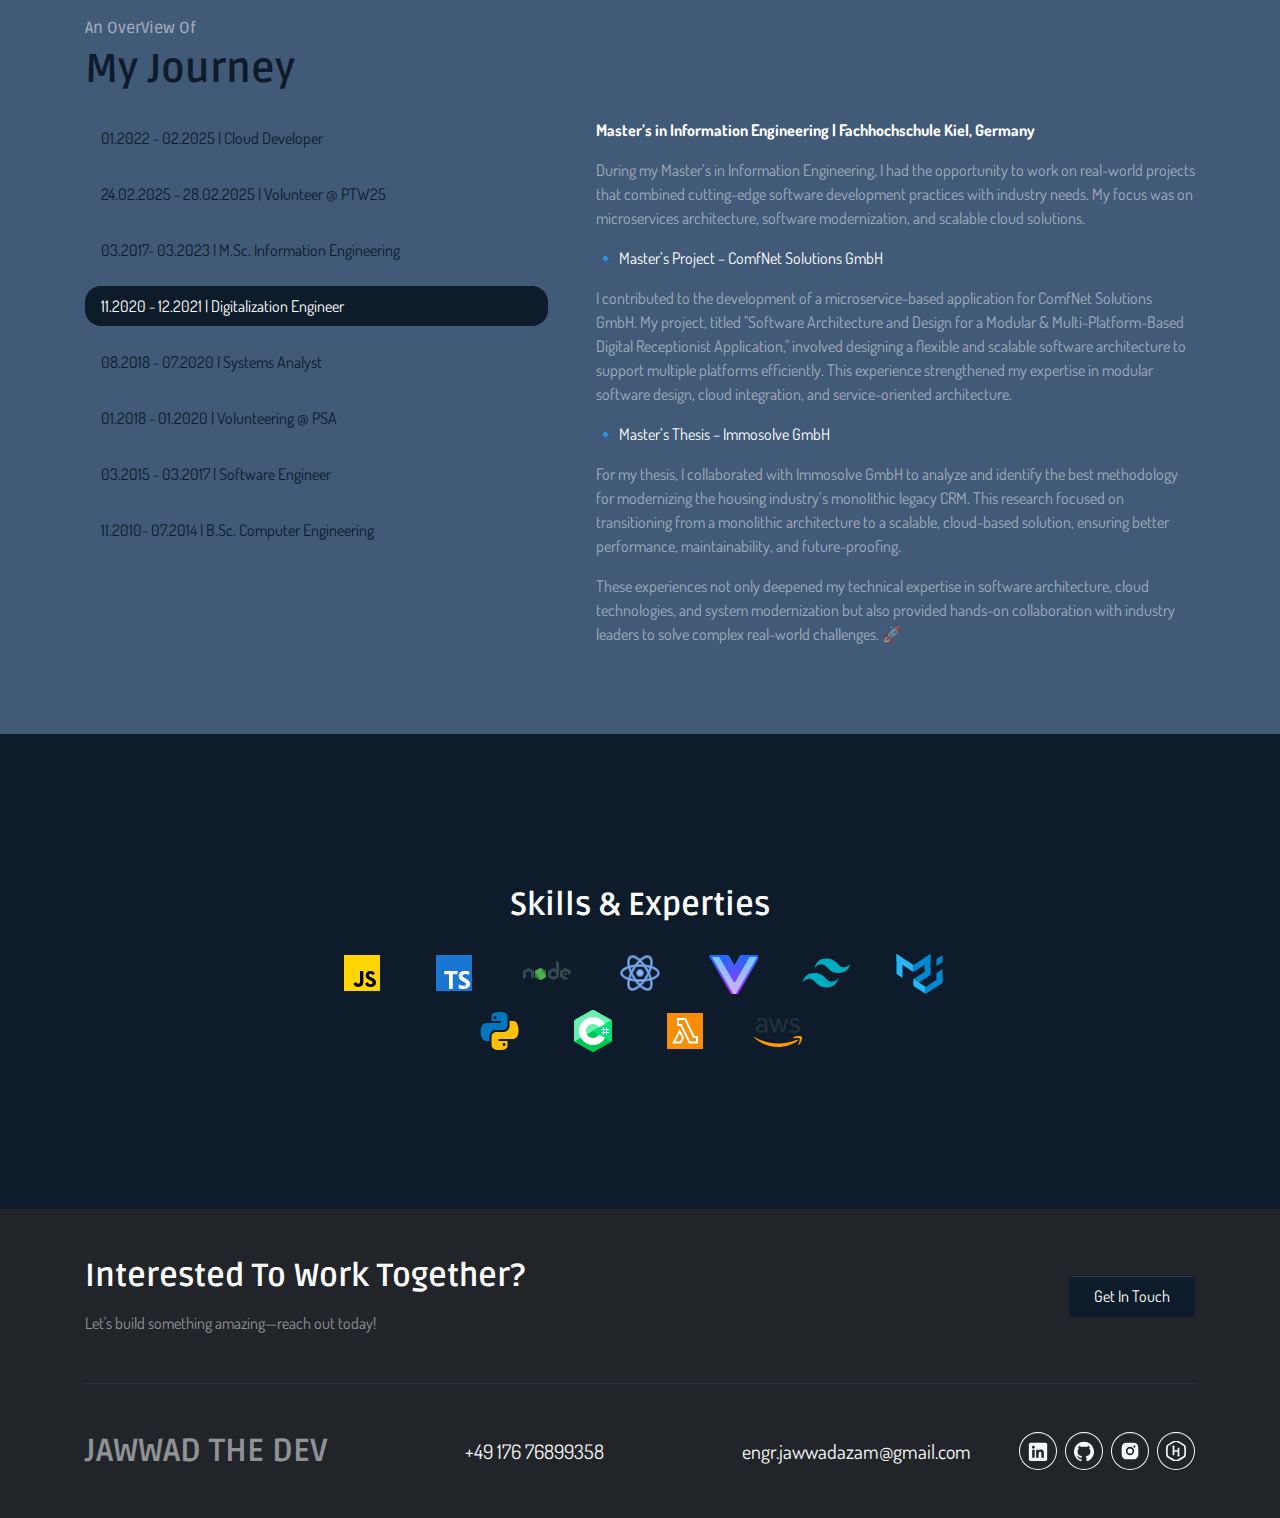
==== commit 1287672d: "remove dva from profile" ====
--- a/index.html
+++ b/index.html
@@ -1,104 +1,402 @@
 <!DOCTYPE html>
 <html lang="en">
-    <head>
-        <meta charset="utf-8">
-        <meta http-equiv="X-UA-Compatible" content="IE=edge">
-        <meta name="viewport" content="width=device-width, initial-scale=1, shrink-to-fit=no">
-        <meta name="description" content="">
-        <meta name="author" content="">
-        <!-- Bootstrap core CSS -->
-        <link href="bootstrap_theme/bootstrap.css" rel="stylesheet" type="text/css">
-        <!-- Custom styles for this template -->
-        <link rel="stylesheet" href="blocks.css">
-        <link rel="stylesheet" href="pgia/components/controls.css">
-        <link rel="stylesheet" href="pgia/components/slider.css">
-		<link rel="stylesheet" href="js/cssanimation.css">
-		
-        <link href="style.css" rel="stylesheet">
-        <title>Design of the Week Template 14 - Pinegrow Web Editor</title>
-        <script>/* Pinegrow Interactions, do not remove */ (function(){try{if(!document.documentElement.hasAttribute('data-pg-ia-disabled')) { window.pgia_small_mq=typeof pgia_small_mq=='string'?pgia_small_mq:'(max-width:767px)';window.pgia_large_mq=typeof pgia_large_mq=='string'?pgia_large_mq:'(min-width:768px)';var style = document.createElement('style');var pgcss='html:not(.pg-ia-no-preview) [data-pg-ia-hide=""] {opacity:0;visibility:hidden;}html:not(.pg-ia-no-preview) [data-pg-ia-show=""] {opacity:1;visibility:visible;display:block;}';if(document.documentElement.hasAttribute('data-pg-id') && document.documentElement.hasAttribute('data-pg-mobile')) {pgia_small_mq='(min-width:0)';pgia_large_mq='(min-width:99999px)'} pgcss+='@media ' + pgia_small_mq + '{ html:not(.pg-ia-no-preview) [data-pg-ia-hide="mobile"] {opacity:0;visibility:hidden;}html:not(.pg-ia-no-preview) [data-pg-ia-show="mobile"] {opacity:1;visibility:visible;display:block;}}';pgcss+='@media ' + pgia_large_mq + '{html:not(.pg-ia-no-preview) [data-pg-ia-hide="desktop"] {opacity:0;visibility:hidden;}html:not(.pg-ia-no-preview) [data-pg-ia-show="desktop"] {opacity:1;visibility:visible;display:block;}}';style.innerHTML=pgcss;document.querySelector('head').appendChild(style);}}catch(e){console&&console.log(e);}})()</script>
-    </head>
-    <body class="text-muted">
-        <main>
-            <section class="bg-dark position-relative text-white-50">
-                <div class="container position-relative">
-                    <div class="row">
-                        <div class="col-xl-6 order-xl-2 pb-5 pt-5">
-                            <nav class="mb-5 navbar navbar-dark navbar-expand-lg shadow-none"> 
-                                <div class="container px-0"> <a class="align-items-center d-inline-flex fw-bold h4 mb-0 navbar-brand text-uppercase" href="#"> <span>Jawwad the dev</span></a> 
-                                    <button class="navbar-toggler rounded" type="button" data-bs-toggle="collapse" data-bs-target="#navbarNavDropdown-2" aria-controls="navbarNavDropdown-2" aria-expanded="false" aria-label="Toggle navigation"> <span class="navbar-toggler-icon"></span> 
-                                    </button>                                     
-                                    <div class="collapse navbar-collapse " id="navbarNavDropdown-2"> 
-                                        <ul class="ms-auto navbar-nav"> 
-                                            <li class="nav-item"> <a class="active nav-link p-lg-3 scrolly" href="#about">About</a> 
-                                            </li>
-                                            <li class="nav-item"> <a class="active nav-link p-lg-3 scrolly" href="#timeline">My Journey</a> 
-                                            </li>
-                                            <!-- <li class="nav-item"> <a class="active nav-link p-lg-3 scrolly" href="#contact">Projects</a> 
+  <head>
+    <meta charset="utf-8" />
+    <meta http-equiv="X-UA-Compatible" content="IE=edge" />
+    <meta
+      name="viewport"
+      content="width=device-width, initial-scale=1, shrink-to-fit=no"
+    />
+    <meta name="description" content="" />
+    <meta name="author" content="" />
+    <!-- Bootstrap core CSS -->
+    <link
+      href="bootstrap_theme/bootstrap.css"
+      rel="stylesheet"
+      type="text/css"
+    />
+    <!-- Custom styles for this template -->
+    <link rel="stylesheet" href="blocks.css" />
+    <link rel="stylesheet" href="pgia/components/controls.css" />
+    <link rel="stylesheet" href="pgia/components/slider.css" />
+    <link rel="stylesheet" href="js/cssanimation.css" />
+    <link
+      rel="icon"
+      type="image/x-icon"
+      href="/assets/photos/favicon/favicon.ico"
+    />
+
+    <link href="style.css" rel="stylesheet" />
+    <title>Jawwad the Dev</title>
+    <script>
+      /* Pinegrow Interactions, do not remove */ (function () {
+        try {
+          if (!document.documentElement.hasAttribute("data-pg-ia-disabled")) {
+            window.pgia_small_mq =
+              typeof pgia_small_mq == "string"
+                ? pgia_small_mq
+                : "(max-width:767px)";
+            window.pgia_large_mq =
+              typeof pgia_large_mq == "string"
+                ? pgia_large_mq
+                : "(min-width:768px)";
+            var style = document.createElement("style");
+            var pgcss =
+              'html:not(.pg-ia-no-preview) [data-pg-ia-hide=""] {opacity:0;visibility:hidden;}html:not(.pg-ia-no-preview) [data-pg-ia-show=""] {opacity:1;visibility:visible;display:block;}';
+            if (
+              document.documentElement.hasAttribute("data-pg-id") &&
+              document.documentElement.hasAttribute("data-pg-mobile")
+            ) {
+              pgia_small_mq = "(min-width:0)";
+              pgia_large_mq = "(min-width:99999px)";
+            }
+            pgcss +=
+              "@media " +
+              pgia_small_mq +
+              '{ html:not(.pg-ia-no-preview) [data-pg-ia-hide="mobile"] {opacity:0;visibility:hidden;}html:not(.pg-ia-no-preview) [data-pg-ia-show="mobile"] {opacity:1;visibility:visible;display:block;}}';
+            pgcss +=
+              "@media " +
+              pgia_large_mq +
+              '{html:not(.pg-ia-no-preview) [data-pg-ia-hide="desktop"] {opacity:0;visibility:hidden;}html:not(.pg-ia-no-preview) [data-pg-ia-show="desktop"] {opacity:1;visibility:visible;display:block;}}';
+            style.innerHTML = pgcss;
+            document.querySelector("head").appendChild(style);
+          }
+        } catch (e) {
+          console && console.log(e);
+        }
+      })();
+    </script>
+  </head>
+  <body class="text-muted">
+    <main>
+      <section class="bg-dark position-relative text-white-50">
+        <div class="container position-relative">
+          <div class="row">
+            <div class="col-xl-6 order-xl-2 pb-5 pt-5">
+              <nav class="mb-5 navbar navbar-dark navbar-expand-lg shadow-none">
+                <div class="container px-0">
+                  <a
+                    class="align-items-center d-inline-flex fw-bold h4 mb-0 navbar-brand text-uppercase"
+                    href="#"
+                  >
+                    <span>Jawwad the dev</span></a
+                  >
+                  <button
+                    class="navbar-toggler rounded"
+                    type="button"
+                    data-bs-toggle="collapse"
+                    data-bs-target="#navbarNavDropdown-2"
+                    aria-controls="navbarNavDropdown-2"
+                    aria-expanded="false"
+                    aria-label="Toggle navigation"
+                  >
+                    <span class="navbar-toggler-icon"></span>
+                  </button>
+                  <div
+                    class="collapse navbar-collapse"
+                    id="navbarNavDropdown-2"
+                  >
+                    <ul class="ms-auto navbar-nav">
+                      <li class="nav-item">
+                        <a class="active nav-link p-lg-3 scrolly" href="#about"
+                          >About</a
+                        >
+                      </li>
+                      <li class="nav-item">
+                        <a
+                          class="active nav-link p-lg-3 scrolly"
+                          href="#timeline"
+                          >My Journey</a
+                        >
+                      </li>
+                      <!-- <li class="nav-item"> <a class="active nav-link p-lg-3 scrolly" href="#contact">Projects</a> 
                                             </li> -->
-                                            <li class="nav-item"> <a class="active nav-link p-lg-3 scrolly" href="#contact">Contact</a> 
-                                            </li>
-                                        </ul>                                         
-                                    </div>                                     
-                                </div>                                 
-                            </nav>
-                            <h1 class="display-1 fw-bold mb-3 text-white">Jawwad Azam</h1>
-                            <h1 class="display-6 fw-bold mb-3 text-black"><code class="text-white-50">Full Stack Engineer | AWS Certified Developer | Passionate about TypeScript, Node.js, Angular &amp; Scalable Cloud Solutions 🚀</code><br></h1>
-                            <p class="fs-4 text-white">I turn ideas into scalable and efficient web applications &mdash; one line of code at a time.</p>
-                            <p class="fs-4 text-white">And when that fails, I bribe my code with kind words 🤖✨</p>
-                            <div class="d-inline-flex flex-wrap gap-2 justify-content-center py-1"> <a href="mailto:engr.jawwadazam@gmail.com" class="btn btn-outline-light btn-success pe-4 ps-4">Let's Talk</a> 
-                            </div>
-                        </div>
-                        <div class="col-xl-6 pe-xl-5 ps-xl-5">
-                            <img src="./assets/photos/profile.png" width="800" height="1000" class="bg-white h-100 img-fluid shadow" style="object-fit: cover;" alt="portfolio-picture"/>
-                        </div>
-                    </div>
+                      <li class="nav-item">
+                        <a
+                          class="active nav-link p-lg-3 scrolly"
+                          href="#contact"
+                          >Contact</a
+                        >
+                      </li>
+                    </ul>
+                  </div>
                 </div>
-            </section>
-            <section class="bg-light pb-5 pt-5" id="about" > 
-                <div class="container pb-5 pt-5"> 
-                    <div class="align-items-center gy-4 row">
-                        <div class="col-lg-8">
-                            <h2 class="h6 text-capitalize">A little</h2>
-                            <h3 class="fw-bold h1 mb-3 text-capitalize text-primary">About Me</h3>
-                            <p class="mb-4">Full Stack Engineer with 6+ years of experience in TypeScript, Node.js, Angular, and AWS, specializing in scalable web applications, microservices, and cloud architectures. Proficient in frontend frameworks (React, Angular, Vue.js) and backend technologies like NestJS and Express.js, with hands-on experience in PostgreSQL, MySQL, and serverless solutions<br><br>AWS Certified Developer &ndash; Associate, passionate about clean code, automation, and problem-solving. Experienced in Agile development and excited to collaborate on impactful projects and explore innovative solutions. 🚀&nbsp;<br></p>
-                            <div class="g-3 mb-4 row"> 
-                                <div class="col-md-4"> 
-</div>
-                                <div class="col-md-4"> 
-</div>                                 
-                            </div>
-                            <a id="downloadCVBtn" href="#" class="btn btn-primary pe-4 ps-4">Download Resume</a>
-                        </div>
-                        <div class="col-lg-4">
-                            <img src="./assets/photos/about-me.jpg" class="img-fluid rounded-1 shadow-sm w-100" alt="profile-pic" width="600" height="500">
-                        </div>
-                    </div>
-                </div>                 
-            </section>
-            <section class="bg-secondary pb-5 pt-5 text-white-50" id="timeline"> 
-                <div class="container pb-5 pt-5">
-                    <div class="mb-4">
-                        <h2 class="h6 text-capitalize">An OverView of</h2> 
-                        <h3 class="fw-bold h1 text-primary">My Journey</h3> 
-                    </div>
-                    <div class="d-flex align-items-start">
-                        <div class="nav flex-column nav-pills me-lg-5 col-5 gap-3" id="v-pills-tab" role="tablist" aria-orientation="vertical"><a class="nav-link" id="v-pills-empro-tab" data-bs-toggle="pill" href="#v-pills-empro" role="tab" aria-controls="v-pills-empro" aria-selected="false" tabindex="-1">01.2022 - 02.2025 | Cloud Developer</a><a class="nav-link" id="v-pills-ptw25-tab" data-bs-toggle="pill" href="#v-pills-ptw25" role="tab" aria-controls="v-pills-ptw25" aria-selected="false" tabindex="-1">24.02.2025 - 28.02.2025 | Volunteer @ PTW25</a><a class="nav-link" id="v-pills-dvac02-tab" data-bs-toggle="pill" href="#v-pills-dvac02" role="tab" aria-controls="v-pills-dvac02" aria-selected="false" tabindex="-1">01.2025 | AWS Certified Developer Associate</a><a class="nav-link" id="v-pills-msc-tab" data-bs-toggle="pill" href="#v-pills-msc" role="tab" aria-controls="v-pills-msc" aria-selected="false" tabindex="-1">03.2017- 03.2023 | M.Sc. Information Engineering</a><a class="nav-link active" id="v-pills-ingravure-tab" data-bs-toggle="pill" href="#v-pills-ingravure" role="tab" aria-controls="v-pills-ingravure" aria-selected="true">11.2020 - 12.2021 | Digitalization Engineer</a><a class="nav-link" id="v-pills-comfnet-tab" data-bs-toggle="pill" href="#v-pills-comfnet" role="tab" aria-controls="v-pills-comfnet" aria-selected="false" tabindex="-1">08.2018 - 07.2020 | Systems Analyst</a><a class="nav-link" id="v-pills-psa-tab" data-bs-toggle="pill" href="#v-pills-psa" role="tab" aria-controls="v-pills-psa" aria-selected="false" tabindex="-1">01.2018 - 01.2020 | Volunteering @ PSA</a><a class="nav-link" id="v-pills-ebryx-tab" data-bs-toggle="pill" href="#v-pills-ebryx" role="tab" aria-controls="v-pills-ebryx" aria-selected="false" tabindex="-1">03.2015 - 03.2017 | Software Engineer</a><a class="nav-link" id="v-pills-bsc-tab" data-bs-toggle="pill" href="#v-pills-bsc" role="tab" aria-controls="v-pills-bsc" aria-selected="false" tabindex="-1">11.2010- 07.2014 | B.Sc. Computer Engineering</a>
-                        </div>
-                        <div class="tab-content" id="v-pills-tabContent">
-                            <div class="tab-pane fade" id="v-pills-empro" role="tabpanel" aria-labelledby="v-pills-empro-tab">
-                                <p> <span class="text-white"><b>Cloud Developer – Immosolve GmbH, Bad Bramstadt, Germany (remote)</b> </span> <br/><br/>🚀 Designed and maintained highly scalable microservices using AWS Lambda, TypeScript, AWS CDK, and AWS SDK, implementing Onion Architecture for clean and maintainable code.  <br/><br/>🔗 Developed RESTful APIs to ensure seamless front-end and back-end communication, utilizing Vue.js and TypeScript in a Test-Driven Development (TDD) approach within an Agile environment <br/><br/>⚡ Boosted application performance by 25% through strategic code refactoring, optimized algorithm design, and efficient AWS service utilization, leading to faster and more efficient systems.  <br/><br/>💾 Managed cloud data storage with AWS DynamoDB and Lambda-based solutions, ensuring high availability and optimized performance for data-intensive applications.  <br/><br/>✅ Ensured code quality and reliability by conducting rigorous unit testing throughout the development lifecycle, driving robust and scalable software solutions.  <br/><br/>Always eager to innovate, optimize, and build future-ready cloud applications! 🚀🔥</p>
-                            </div>
-                            <div class="tab-pane fade" id="v-pills-ptw25" role="tabpanel" aria-labelledby="v-pills-ptw25-tab">
-                                <p><span class="text-white"><b>Prototyping Week 2025 &ndash; Empowering Startups with Tech &amp; Innovation</b></span></p>
-                                <p><span>From February 24 to February 28, 2025, I had the incredible opportunity to volunteer at Prototyping Week 2025, hosted by Starterkitchen.de. This dynamic event brought together innovative minds, and I was thrilled to contribute my skills to multiple startups, helping them turn their ideas into reality</span>.</p>
-                                <p><span>During the week, I worked hands-on with cutting-edge technologies, assisting startups in diverse areas:</span></p>
-                                <p>🚀 AI-Generated Video Tools &ndash; Experimented with creative AI solutions for content generation.</p>
-                                <p>📱 Kotlin-Based Mobile App &ndash; Contributed to refining a mobile application&rsquo;s functionality.</p>
-                                <p>🌍 SEO Services &ndash; Helped optimize a startup&rsquo;s online presence for better reach and impact.</p>
-                                <p>Beyond the technical work, the experience was a fantastic learning journey&mdash;exchanging ideas, exploring new trends, and engaging with passionate entrepreneurs. It was an inspiring week of innovation, collaboration, and knowledge-sharing, reaffirming my passion for tech-driven problem-solving. 🚀🔥</p>
-                            </div>
-                            <div class="tab-pane fade" id="v-pills-dvac02" role="tabpanel" aria-labelledby="v-pills-dvac02-tab">
+              </nav>
+              <h1 class="display-1 fw-bold mb-3 text-white">Jawwad Azam</h1>
+              <h1 class="display-6 fw-bold mb-3 text-black">
+                <code class="text-white-50"
+                  >Full Stack Engineer | Passionate about TypeScript, Node.js,
+                  Angular &amp; Scalable Cloud Solutions 🚀</code
+                ><br />
+              </h1>
+              <p class="fs-4 text-white">
+                I turn ideas into scalable and efficient web applications
+                &mdash; one line of code at a time.
+              </p>
+              <p class="fs-4 text-white">
+                And when that fails, I bribe my code with kind words 🤖✨
+              </p>
+              <div
+                class="d-inline-flex flex-wrap gap-2 justify-content-center py-1"
+              >
+                <a
+                  href="mailto:engr.jawwadazam@gmail.com"
+                  class="btn btn-outline-light btn-success pe-4 ps-4"
+                  >Let's Talk</a
+                >
+              </div>
+            </div>
+            <div class="col-xl-6 pe-xl-5 ps-xl-5">
+              <img
+                src="./assets/photos/profile.png"
+                width="800"
+                height="1000"
+                class="bg-white h-100 img-fluid shadow"
+                style="object-fit: cover"
+                alt="portfolio-picture"
+              />
+            </div>
+          </div>
+        </div>
+      </section>
+      <section class="bg-light pb-5 pt-5" id="about">
+        <div class="container pb-5 pt-5">
+          <div class="align-items-center gy-4 row">
+            <div class="col-lg-8">
+              <h2 class="h6 text-capitalize">A little</h2>
+              <h3 class="fw-bold h1 mb-3 text-capitalize text-primary">
+                About Me
+              </h3>
+              <p class="mb-4">
+                Full Stack Engineer with 6+ years of experience in TypeScript,
+                Node.js, Angular, and AWS, specializing in scalable web
+                applications, microservices, and cloud architectures. Proficient
+                in frontend frameworks (React, Angular, Vue.js) and backend
+                technologies like NestJS and Express.js, with hands-on
+                experience in PostgreSQL, MySQL, and serverless solutions<br />
+                <br />
+                Passionate about clean code, automation, and problem-solving.
+                Experienced in Agile development and excited to collaborate on
+                impactful projects and explore innovative solutions. 🚀&nbsp;<br />
+              </p>
+              <div class="g-3 mb-4 row">
+                <div class="col-md-4"></div>
+                <div class="col-md-4"></div>
+              </div>
+              <a id="downloadCVBtn" href="#" class="btn btn-primary pe-4 ps-4"
+                >Download Resume</a
+              >
+            </div>
+            <div class="col-lg-4">
+              <img
+                src="./assets/photos/about-me.jpg"
+                class="img-fluid rounded-1 shadow-sm w-100"
+                alt="profile-pic"
+                width="600"
+                height="500"
+              />
+            </div>
+          </div>
+        </div>
+      </section>
+      <section class="bg-secondary pb-5 pt-5 text-white-50" id="timeline">
+        <div class="container pb-5 pt-5">
+          <div class="mb-4">
+            <h2 class="h6 text-capitalize">An OverView of</h2>
+            <h3 class="fw-bold h1 text-primary">My Journey</h3>
+          </div>
+          <div class="d-flex align-items-start">
+            <div
+              class="nav flex-column nav-pills me-lg-5 col-5 gap-3"
+              id="v-pills-tab"
+              role="tablist"
+              aria-orientation="vertical"
+            >
+              <a
+                class="nav-link"
+                id="v-pills-empro-tab"
+                data-bs-toggle="pill"
+                href="#v-pills-empro"
+                role="tab"
+                aria-controls="v-pills-empro"
+                aria-selected="false"
+                tabindex="-1"
+                >01.2022 - 02.2025 | Cloud Developer</a
+              >
+              <a
+                class="nav-link"
+                id="v-pills-ptw25-tab"
+                data-bs-toggle="pill"
+                href="#v-pills-ptw25"
+                role="tab"
+                aria-controls="v-pills-ptw25"
+                aria-selected="false"
+                tabindex="-1"
+                >24.02.2025 - 28.02.2025 | Volunteer @ PTW25</a
+              >
+              <!-- <a
+                class="nav-link"
+                id="v-pills-dvac02-tab"
+                data-bs-toggle="pill"
+                href="#v-pills-dvac02"
+                role="tab"
+                aria-controls="v-pills-dvac02"
+                aria-selected="false"
+                tabindex="-1"
+                >01.2025 | AWS Certified Developer Associate</a
+              > -->
+              <a
+                class="nav-link"
+                id="v-pills-msc-tab"
+                data-bs-toggle="pill"
+                href="#v-pills-msc"
+                role="tab"
+                aria-controls="v-pills-msc"
+                aria-selected="false"
+                tabindex="-1"
+                >03.2017- 03.2023 | M.Sc. Information Engineering</a
+              >
+              <a
+                class="nav-link active"
+                id="v-pills-ingravure-tab"
+                data-bs-toggle="pill"
+                href="#v-pills-ingravure"
+                role="tab"
+                aria-controls="v-pills-ingravure"
+                aria-selected="true"
+                >11.2020 - 12.2021 | Digitalization Engineer</a
+              >
+              <a
+                class="nav-link"
+                id="v-pills-comfnet-tab"
+                data-bs-toggle="pill"
+                href="#v-pills-comfnet"
+                role="tab"
+                aria-controls="v-pills-comfnet"
+                aria-selected="false"
+                tabindex="-1"
+                >08.2018 - 07.2020 | Systems Analyst</a
+              >
+              <a
+                class="nav-link"
+                id="v-pills-psa-tab"
+                data-bs-toggle="pill"
+                href="#v-pills-psa"
+                role="tab"
+                aria-controls="v-pills-psa"
+                aria-selected="false"
+                tabindex="-1"
+                >01.2018 - 01.2020 | Volunteering @ PSA</a
+              >
+              <a
+                class="nav-link"
+                id="v-pills-ebryx-tab"
+                data-bs-toggle="pill"
+                href="#v-pills-ebryx"
+                role="tab"
+                aria-controls="v-pills-ebryx"
+                aria-selected="false"
+                tabindex="-1"
+                >03.2015 - 03.2017 | Software Engineer</a
+              >
+              <a
+                class="nav-link"
+                id="v-pills-bsc-tab"
+                data-bs-toggle="pill"
+                href="#v-pills-bsc"
+                role="tab"
+                aria-controls="v-pills-bsc"
+                aria-selected="false"
+                tabindex="-1"
+                >11.2010- 07.2014 | B.Sc. Computer Engineering</a
+              >
+            </div>
+            <div class="tab-content" id="v-pills-tabContent">
+              <div
+                class="tab-pane fade"
+                id="v-pills-empro"
+                role="tabpanel"
+                aria-labelledby="v-pills-empro-tab"
+              >
+                <p>
+                  <span class="text-white"
+                    ><b
+                      >Cloud Developer – Immosolve GmbH, Bad Bramstadt, Germany
+                      (remote)</b
+                    >
+                  </span>
+                  <br /><br />🚀 Designed and maintained highly scalable
+                  microservices using AWS Lambda, TypeScript, AWS CDK, and AWS
+                  SDK, implementing Onion Architecture for clean and
+                  maintainable code. <br /><br />🔗 Developed RESTful APIs to
+                  ensure seamless front-end and back-end communication,
+                  utilizing Vue.js and TypeScript in a Test-Driven Development
+                  (TDD) approach within an Agile environment <br /><br />⚡
+                  Boosted application performance by 25% through strategic code
+                  refactoring, optimized algorithm design, and efficient AWS
+                  service utilization, leading to faster and more efficient
+                  systems. <br /><br />💾 Managed cloud data storage with AWS
+                  DynamoDB and Lambda-based solutions, ensuring high
+                  availability and optimized performance for data-intensive
+                  applications. <br /><br />✅ Ensured code quality and
+                  reliability by conducting rigorous unit testing throughout the
+                  development lifecycle, driving robust and scalable software
+                  solutions. <br /><br />Always eager to innovate, optimize, and
+                  build future-ready cloud applications! 🚀🔥
+                </p>
+              </div>
+              <div
+                class="tab-pane fade"
+                id="v-pills-ptw25"
+                role="tabpanel"
+                aria-labelledby="v-pills-ptw25-tab"
+              >
+                <p>
+                  <span class="text-white"
+                    ><b
+                      >Prototyping Week 2025 &ndash; Empowering Startups with
+                      Tech &amp; Innovation</b
+                    ></span
+                  >
+                </p>
+                <p>
+                  <span
+                    >From February 24 to February 28, 2025, I had the incredible
+                    opportunity to volunteer at Prototyping Week 2025, hosted by
+                    Starterkitchen.de. This dynamic event brought together
+                    innovative minds, and I was thrilled to contribute my skills
+                    to multiple startups, helping them turn their ideas into
+                    reality</span
+                  >.
+                </p>
+                <p>
+                  <span
+                    >During the week, I worked hands-on with cutting-edge
+                    technologies, assisting startups in diverse areas:</span
+                  >
+                </p>
+                <p>
+                  🚀 AI-Generated Video Tools &ndash; Experimented with creative
+                  AI solutions for content generation.
+                </p>
+                <p>
+                  📱 Kotlin-Based Mobile App &ndash; Contributed to refining a
+                  mobile application&rsquo;s functionality.
+                </p>
+                <p>
+                  🌍 SEO Services &ndash; Helped optimize a startup&rsquo;s
+                  online presence for better reach and impact.
+                </p>
+                <p>
+                  Beyond the technical work, the experience was a fantastic
+                  learning journey&mdash;exchanging ideas, exploring new trends,
+                  and engaging with passionate entrepreneurs. It was an
+                  inspiring week of innovation, collaboration, and
+                  knowledge-sharing, reaffirming my passion for tech-driven
+                  problem-solving. 🚀🔥
+                </p>
+              </div>
+              <!-- <div class="tab-pane fade" id="v-pills-dvac02" role="tabpanel" aria-labelledby="v-pills-dvac02-tab">
                                 <p><span class="text-white"><b> AWS Certified Developer – Associate | Cloud Excellence & Innovation</b></span></p>
                                 <p>Earning the AWS Certified Developer – Associate certification validated my expertise in cloud application development, AWS services, and scalable architecture. This certification showcases my ability to design, deploy, and optimize cloud-based applications using AWS best practices.</p>
                                 <p>Key competencies include:</p>
@@ -106,239 +404,812 @@
                                 <p>🚀 Optimizing Performance – Experience in fine-tuning applications for cost efficiency and high availability.</p>
                                 <p>🔒 Security & Best Practices – Strong grasp of IAM, encryption, and AWS Well-Architected Framework.</p>
                                 <p>This certification empowers me to develop cloud-native applications, leverage modern DevOps workflows, and drive business growth through AWS-powered solutions. It’s a testament to my commitment to continuous learning and innovation in cloud computing. 🚀</p>
-                            </div>
-                            <div class="tab-pane fade active show" id="v-pills-msc" role="tabpanel" aria-labelledby="v-pills-msc-tab">
-                                <p><span class="text-white"><b>Master’s in Information Engineering | Fachhochschule Kiel, Germany</b></span></p>
-                                <p>During my Master’s in Information Engineering, I had the opportunity to work on real-world projects that combined cutting-edge software development practices with industry needs. My focus was on microservices architecture, software modernization, and scalable cloud solutions.</p>
-                                <p><span class="text-white">🔹 Master’s Project – ComfNet Solutions GmbH </span></p>
-                                <p>I contributed to the development of a microservice-based application for ComfNet Solutions GmbH. My project, titled "Software Architecture and Design for a Modular & Multi-Platform-Based Digital Receptionist Application," involved designing a flexible and scalable software architecture to support multiple platforms efficiently. This experience strengthened my expertise in modular software design, cloud integration, and service-oriented architecture.</p>
-                                <p><span class="text-white">🔹 Master’s Thesis – Immosolve GmbH</span></p>
-                                <p>For my thesis, I collaborated with Immosolve GmbH to analyze and identify the best methodology for modernizing the housing industry’s monolithic legacy CRM. This research focused on transitioning from a monolithic architecture to a scalable, cloud-based solution, ensuring better performance, maintainability, and future-proofing.</p>
-                                <p>These experiences not only deepened my technical expertise in software architecture, cloud technologies, and system modernization but also provided hands-on collaboration with industry leaders to solve complex real-world challenges. 🚀</p>
-                            </div>
-                            <div class="tab-pane fade" id="v-pills-ingravure" role="tabpanel" aria-labelledby="v-pills-ingravure-tab">
-                                <p><span class="text-white"> <b>Digitalization Engineer – INGravure GmbH, Kiel, Germany (Hybrid) </b></span></p>
-                                <p>🚀 Led the cloud migration of on-premise servers to AWS, leveraging ECS and Docker to transition a monolithic application into a scalable SaaS-oriented architecture.</p>
-                                <p>💡 Developed and maintained database and application software using Python, C#, PHP, VB.NET, and SQL, ensuring high-quality standards and robust system performance.</p>
-                                <p>🔗 Integrated front-end and back-end systems using Vue.js and MongoDB, enabling seamless API development and a cohesive digital transformation.</p>
-                                <p>⚡ Optimized server performance by configuring and fine-tuning Nginx for load balancing and efficient server management, improving system reliability.</p>
-                                <p>📖 Created comprehensive technical documentation to support maintenance teams and ensure long-term usability of digital solutions.</p>
-                                <p>This role allowed me to drive cloud adoption, system optimization, and full-stack development, accelerating NGravure’s digital transformation journey. 🚀🔥</p>
-                            </div>
-                            <div class="tab-pane fade" id="v-pills-comfnet" role="tabpanel" aria-labelledby="v-pills-comfnet-tab">
-                                <p><span class="text-white"> <b> Systems Analyst – ComfNET Solutions GmbH, Kiel, Germany (On-site) </b></span></p>
-                                <p>📍 Client-Side Deployment: Pleuger Industries GmbH, Hamburg</p>
-                                <p>🚀 Ensured 99.9% uptime during a critical Oracle migration by implementing Oracle form replicas, allowing uninterrupted sales operations for over a year.</p>
-                                <p>💡 Led on-site IT operations at Pleuger Industries GmbH (Hamburg), ensuring smooth system performance, infrastructure management, and software deployment tailored to client needs.</p>
-                                <p>🔗 Deployed and managed Active Directory and Exchange servers, enhancing user authentication, communication, and security protocols.</p>
-                                <p>⚡ Performed end-to-end server maintenance, including OS installation, monitoring, troubleshooting, patch deployment, and upgrades, ensuring peak efficiency.</p>
-                                <p>💰 Optimized IT asset management, saving over €100K through strategic resource tracking and allocation, improving cost efficiency.</p>
-                                <p>This role provided hands-on experience in enterprise IT solutions, system optimization, and direct client collaboration, strengthening both technical expertise and stakeholder communication. 🚀</p>
-                            </div>
-                            <div class="tab-pane fade" id="v-pills-psa" role="tabpanel" aria-labelledby="v-pills-psa-tab">
-                                <p><span class="text-white"> <b> President (Volunteer) – Pakistani Students Association, Kiel (March 2019 – Jan 2020) </b></span></p>
-                                <p>🌍 Leadership & Association Management – Successfully led and managed the association’s operations, ensuring a strong support system for Pakistani students in Kiel.</p>
-                                <p>🤝 Community Support & High Workload Management – Assisted 150+ new students with their settlement, integration, and administrative guidance, fostering a welcoming community.</p>
-                                <p>🎭 Cross-Cultural Promotion – Actively represented and promoted Pakistani culture and values in diverse, international settings, strengthening cross-cultural understanding.</p>
-                                <p>📅 Event Planning & Execution – Organized 10+ social and recreational events, each accommodating 80+ participants, to build a connected and engaging student community.</p>
-                                <p>🌟 Large-Scale Event Leadership – Spearheaded the 2019 Pakistani Cultural Mela, a flagship event with 600+ multinational attendees, showcasing Pakistani heritage through performances, food, and networking opportunities.</p>
-                                <p><span class="text-white"><b>General Secretary (Volunteer) – Pakistani Students Association, Kiel (Jan 2018 – Dec 2018)</b></span></p>
-                                <p>🛠️ Operational Management – Ensured the smooth day-to-day operations of the association, playing a key role in its organizational efficiency.</p>
-                                <p>🎓 Student Assistance & Integration – Provided crucial guidance to 150+ Pakistani students, helping them navigate their academic, social, and administrative challenges in a new country.</p>
-                                <p>🌏 Cross-Cultural Engagement – Facilitated communication between diverse student groups, bridging cultures and strengthening community ties.</p>
-                                <p>🎉 Event Coordination – Successfully organized and executed 12+ community events, offering social and recreational opportunities to over 80 participants per event.</p>
-                                <p>✨ Flagship Event Organization – Led the planning and execution of the 2018 Pakistani Cultural Night, welcoming 700+ international guests, making it one of the biggest cultural exchange events in the community.</p>
-                                <p>These roles allowed me to develop leadership, event management, community engagement, and cross-cultural communication skills, all while making a meaningful impact on the student community in Kiel. 🚀</p>
-                            </div>
-                            <div class="tab-pane fade" id="v-pills-ebryx" role="tabpanel" aria-labelledby="v-pills-ebryx-tab">
-                                <p><span class="text-white"><b>Software Engineer – Ebryx Pvt. Ltd ,Lahore, Pakistan (On-site)</b></span></p>
-                                <p>🛠️ Database Migration & Optimization – Successfully migrated the database from MySQL to PostgreSQL, improving system scalability and efficiency.</p>
-                                <p>🚀 Performance Enhancement – Boosted application performance by 30% by optimizing complex PostgreSQL queries, leading to faster response times and improved efficiency.</p>
-                                <p>🔍 Advanced Threat Detection – Enhanced malicious content detection by 60% through the implementation of Yara rules and integration of machine learning algorithms, strengthening cybersecurity defenses.</p>
-                                <p>🔥 High-Impact Project Contributions – Played a critical role in high-priority projects, ensuring quality and precision in development and execution.</p>
-                                <p>🤝 Collaboration & Problem-Solving – Worked independently and within teams to troubleshoot and resolve technical issues efficiently, ensuring seamless project delivery.</p>
-                                <p>📊 Multi-Project Management – Effectively handled multiple projects simultaneously, prioritizing tasks to meet deadlines and business objectives.</p>
-                                <p>This role helped me build a strong foundation in database management, cybersecurity solutions, performance optimization, and collaborative problem-solving, driving impactful results in high-stakes environments. 🚀</p>
-                            </div>
-                            <div class="tab-pane fade" id="v-pills-bsc" role="tabpanel" aria-labelledby="v-pills-bsc-tab">
-                                <p><span class="text-white"><b>Bachelor’s in Computer Engineering | University of Engineering & Technology, Taxila, Pakistan </b> </span></p>
-                                <p>My Bachelor’s in Computer Engineering laid a strong foundation in software development, algorithms, and data-driven solutions, equipping me with the skills to tackle real-world technical challenges.</p>
-                                <p><span class="text-white">🔹 Final Year Project – Advancing Hygienic Activity Recognition with RFID & Java </span> </p>
-                                <p>For my final year project, I worked on algorithm modification for Hygienic Activity Recognition using RFID sensor data, optimizing detection accuracy through data processing and pattern recognition. Implementing the solution in Java, I enhanced the efficiency and precision of activity recognition models, contributing to smart monitoring systems.</p>
-                                <p>This experience deepened my expertise in algorithm design, sensor data processing, and real-time software development, fostering my passion for problem-solving and innovation in tech-driven solutions. 🚀</p>
-                            </div>
-                        </div>
-                    </div>
-                    <div class="gy-4 justify-content-center row row-cols-lg-3 row-cols-md-2"> 
-</div>
-                </div>                 
-            </section>
-            <section class="bg-primary pb-5 pt-5 text-white">
-                <div class="container pb-5 pt-5">
-                    <h2 class="h6 text-capitalize text-white-50"></h2>
-                    <h2></h2>
-                    <section class=" pb-5 pt-5 text-center">
-                        <div class="container"> 
-                            <h2 class="fw-bold mb-4">Skills &amp; Experties</h2>
-                            <div class="justify-content-center row"> 
-                                <div class="col-lg-1 col-sm-2  h-50 pb-2 ">
-                                    <svg width='50' height='50' viewBox='0 0 50 50' fill='none' xmlns='http://www.w3.org/2000/svg'> 
-                                        <path fill="#ffd600" d="M6,42V6h36v36H6z"></path>
-                                        <path fill="#000001" d="M29.538 32.947c.692 1.124 1.444 2.201 3.037 2.201 1.338 0 2.04-.665 2.04-1.585 0-1.101-.726-1.492-2.198-2.133l-.807-.344c-2.329-.988-3.878-2.226-3.878-4.841 0-2.41 1.845-4.244 4.728-4.244 2.053 0 3.528.711 4.592 2.573l-2.514 1.607c-.553-.988-1.151-1.377-2.078-1.377-.946 0-1.545.597-1.545 1.377 0 .964.6 1.354 1.985 1.951l.807.344C36.452 29.645 38 30.839 38 33.523 38 36.415 35.716 38 32.65 38c-2.999 0-4.702-1.505-5.65-3.368L29.538 32.947zM17.952 33.029c.506.906 1.275 1.603 2.381 1.603 1.058 0 1.667-.418 1.667-2.043V22h3.333v11.101c0 3.367-1.953 4.899-4.805 4.899-2.577 0-4.437-1.746-5.195-3.368L17.952 33.029z"></path>
-                                    </svg>                                     
-                                </div>
-                                <div class="col-lg-1 col-sm-2  h-50 pb-2 ">
-                                    <svg width='50' height='50' viewBox='0 0 50 50' fill='none' xmlns='http://www.w3.org/2000/svg'> 
-                                        <rect width="36" height="36" x="6" y="6" fill="#1976d2"></rect>
-                                        <polygon fill="#fff" points="27.49,22 14.227,22 14.227,25.264 18.984,25.264 18.984,40 22.753,40 22.753,25.264 27.49,25.264"></polygon>
-                                        <path fill="#fff" d="M39.194,26.084c0,0-1.787-1.192-3.807-1.192s-2.747,0.96-2.747,1.986 c0,2.648,7.381,2.383,7.381,7.712c0,8.209-11.254,4.568-11.254,4.568V35.22c0,0,2.152,1.622,4.733,1.622s2.483-1.688,2.483-1.92 c0-2.449-7.315-2.449-7.315-7.878c0-7.381,10.658-4.469,10.658-4.469L39.194,26.084z"></path>
-                                    </svg>                                     
-                                </div>
-                                <div class="col-lg-1 col-sm-2  h-50 pb-2 ">
-                                    <svg width='50' height='50' viewBox='0 0 50 50' fill='none' xmlns='http://www.w3.org/2000/svg'> 
-                                        <path fill="#388e3c" d="M17.204 19.122l-4.907 2.715C12.113 21.938 12 22.126 12 22.329v5.433c0 .203.113.39.297.492l4.908 2.717c.183.101.41.101.593 0l4.907-2.717C22.887 28.152 23 27.965 23 27.762v-5.433c0-.203-.113-.39-.297-.492l-4.906-2.715c-.092-.051-.195-.076-.297-.076-.103 0-.205.025-.297.076M42.451 24.013l-.818.452c-.031.017-.049.048-.049.082v.906c0 .034.019.065.049.082l.818.453c.031.017.068.017.099 0l.818-.453c.03-.017.049-.048.049-.082v-.906c0-.034-.019-.065-.05-.082l-.818-.452C42.534 24.004 42.517 24 42.5 24S42.466 24.004 42.451 24.013"></path>
-                                        <path fill="#37474f" d="M35.751,13.364l-2.389-1.333c-0.075-0.042-0.167-0.041-0.241,0.003 c-0.074,0.044-0.12,0.123-0.12,0.209L33,20.295l-2.203-1.219C30.705,19.025,30.602,19,30.5,19c-0.102,0-0.205,0.025-0.297,0.076 h0.001l-4.907,2.715C25.113,21.892,25,22.08,25,22.282v5.433c0,0.203,0.113,0.39,0.297,0.492l4.908,2.717 c0.183,0.101,0.41,0.101,0.593,0l4.907-2.717C35.887,28.106,36,27.918,36,27.715V13.788C36,13.612,35.904,13.45,35.751,13.364z M32.866,26.458l-2.23,1.235c-0.083,0.046-0.186,0.046-0.269,0l-2.231-1.235C28.051,26.412,28,26.326,28,26.234v-2.47 c0-0.092,0.051-0.177,0.135-0.224l2.231-1.234h-0.001c0.042-0.023,0.088-0.034,0.135-0.034c0.047,0,0.093,0.012,0.135,0.034 l2.23,1.234C32.949,23.587,33,23.673,33,23.765v2.47C33,26.326,32.949,26.412,32.866,26.458z"></path>
-                                        <path fill="#2e7d32" d="M17.204,19.122L12,27.762c0,0.203,0.113,0.39,0.297,0.492l4.908,2.717 c0.183,0.101,0.41,0.101,0.593,0L23,22.329c0-0.203-0.113-0.39-0.297-0.492l-4.906-2.715c-0.092-0.051-0.195-0.076-0.297-0.076 c-0.103,0-0.205,0.025-0.297,0.076"></path>
-                                        <path fill="#4caf50" d="M17.204,19.122l-4.907,2.715C12.113,21.938,12,22.126,12,22.329l5.204,8.642 c0.183,0.101,0.41,0.101,0.593,0l4.907-2.717C22.887,28.152,23,27.965,23,27.762l-5.203-8.64c-0.092-0.051-0.195-0.076-0.297-0.076 c-0.103,0-0.205,0.025-0.297,0.076"></path>
-                                        <path fill="#37474f" d="M47.703 21.791l-4.906-2.715C42.705 19.025 42.602 19 42.5 19c-.102 0-.205.025-.297.076h.001l-4.907 2.715C37.114 21.892 37 22.084 37 22.294v5.411c0 .209.114.402.297.503l4.908 2.717c.184.102.409.102.593 0l2.263-1.253c.207-.115.206-.412-.002-.526l-4.924-2.687C40.052 26.412 40 26.325 40 26.231v-2.466c0-.092.05-.177.13-.221l2.235-1.236h-.001c.042-.023.088-.034.135-.034.047 0 .093.012.135.034l2.235 1.237c.08.044.13.129.13.221v2.012c0 .086.046.166.121.209.075.042.167.042.242-.001l2.398-1.393c.148-.086.24-.245.24-.417v-1.88C48 22.085 47.886 21.892 47.703 21.791zM10.703 21.791l-4.906-2.715C5.705 19.025 5.602 19 5.5 19c-.102 0-.205.025-.297.076h.001l-4.907 2.715C.114 21.892 0 22.084 0 22.294v7.465c0 .086.046.166.121.209.075.042.167.042.242-.001l2.398-1.393C2.909 28.488 3 28.329 3 28.157v-4.393c0-.092.05-.177.13-.221l2.235-1.236H5.365c.042-.023.088-.034.135-.034.047 0 .093.012.135.034l2.235 1.237C7.95 23.588 8 23.673 8 23.765v4.393c0 .172.091.331.24.417l2.398 1.393c.075.043.167.043.242.001C10.954 29.925 11 29.845 11 29.759v-7.464C11 22.085 10.886 21.892 10.703 21.791z"></path>
-                                    </svg>                                     
-                                </div>
-                                <div class="col-lg-1 col-sm-2  h-50 pb-2  ">
-                                    <svg width='50' height='50' viewBox='-5 -4 50 50' fill='none' xmlns='http://www.w3.org/2000/svg'> 
-                                        <path fill="#4e7ab5" d="M20,28.9C8.598,28.9,0,25.17,0,20s8.598-9,20-9s20,3.83,20,9S31.402,28.9,20,28.9z M20,13.932 c-9.729,0-17.125,3.266-17.125,6.131S10.271,26.068,20,26.068s17.125-3.266,17.125-6.131S29.729,13.932,20,13.932z"></path>
-                                        <path fill="#4e7ab5" d="M12.402,38C12.401,38,12.402,38,12.402,38c-0.931,0-1.781-0.216-2.528-0.642 c-1.22-0.697-2.095-1.928-2.532-3.562c-1.146-4.282,0.703-11.482,4.713-18.344C16.76,7.407,23.007,2.003,27.599,2.003 c0.93,0,1.78,0.216,2.527,0.642c1.218,0.695,2.094,1.925,2.531,3.558c1.147,4.282-0.703,11.483-4.715,18.345 C23.241,32.594,16.995,38,12.402,38z M27.599,5.003c-2.888,0-8.409,4.193-12.954,11.963c-4.123,7.056-5.332,12.909-4.404,16.054 c0.251,0.849,0.605,1.438,1.121,1.732c2.361,1.348,8.809-2.85,13.991-11.717c4.125-7.057,5.46-12.785,4.406-16.055 c-0.271-0.841-0.604-1.435-1.119-1.728C28.347,5.084,28.006,5.003,27.599,5.003z"></path>
-                                        <path fill="#4e7ab5" d="M27.599,37.997C27.599,37.997,27.599,37.997,27.599,37.997c-4.597-0.001-10.843-5.405-15.544-13.449 c-4.01-6.862-5.859-14.063-4.713-18.344C7.779,4.57,8.654,3.339,9.873,2.643C10.621,2.216,11.471,2,12.4,2 c4.595,0,10.84,5.406,15.542,13.452c4.011,6.861,5.86,14.062,4.714,18.345c-0.438,1.633-1.313,2.863-2.53,3.558 C29.379,37.781,28.528,37.997,27.599,37.997z M12.4,5c-0.407,0-0.747,0.082-1.04,0.248c-0.515,0.294-0.874,0.881-1.12,1.732 c-0.928,3.208,0.281,8.999,4.404,16.055c4.541,7.769,10.063,11.962,12.954,11.962l0,0c0.408,0,0.748-0.082,1.041-0.249 c0.514-0.292,0.883-0.876,1.118-1.728c0.867-3.146-0.281-9-4.405-16.055C20.811,9.194,15.29,5,12.4,5z"></path>
-                                        <path fill="#8bb7f0" d="M23.5,20c0,1.935-1.565,3.5-3.5,3.5s-3.5-1.565-3.5-3.5s1.565-3.5,3.5-3.5S23.5,18.065,23.5,20z"></path>
-                                        <path fill="#4e7ab5" d="M20,24c-2.206,0-4-1.794-4-4s1.794-4,4-4s4,1.794,4,4S22.206,24,20,24z M20,17c-1.654,0-3,1.346-3,3 s1.346,3,3,3s3-1.346,3-3S21.654,17,20,17z"></path>
-                                        <path fill="#8bb7f0" d="M20,28.068C9.346,28.068,1,24.524,1,20s8.346-8.068,19-8.068S39,15.476,39,20 S30.654,28.068,20,28.068z M20,12.932c-9.757,0-18,3.237-18,7.068s8.243,7.068,18,7.068S38,23.832,38,20S29.757,12.932,20,12.932z"></path>
-                                        <path fill="#8bb7f0" d="M12.402,37C12.401,37,12.402,37,12.402,37c-0.755,0-1.438-0.172-2.033-0.511 c-0.996-0.569-1.689-1.562-2.062-2.952c-1.081-4.037,0.729-10.938,4.61-17.581C17.379,8.33,23.416,3.003,27.599,3.003 c0.754,0,1.438,0.172,2.032,0.511c0.995,0.568,1.688,1.56,2.061,2.948c1.081,4.037-0.729,10.938-4.612,17.582 C22.621,31.672,16.586,37,12.402,37z M27.599,4.003c-3.784,0-9.595,5.239-13.817,12.458c-3.695,6.325-5.507,13.083-4.508,16.818 c0.301,1.123,0.836,1.91,1.592,2.342C11.307,35.872,11.823,36,12.401,36c3.785,0,9.595-5.24,13.814-12.461 c3.697-6.326,5.51-13.085,4.509-16.818c-0.3-1.121-0.835-1.908-1.59-2.338C28.693,4.131,28.177,4.003,27.599,4.003z"></path>
-                                        <g>
-                                            <path fill="#8bb7f0" d="M27.599,36.997C27.599,36.997,27.599,36.997,27.599,36.997c-4.187-0.001-10.224-5.327-14.681-12.953 C9.036,17.401,7.227,10.5,8.308,6.463c0.372-1.39,1.065-2.383,2.062-2.952C10.964,3.172,11.647,3,12.4,3 c4.185,0,10.221,5.328,14.679,12.956c3.883,6.642,5.692,13.543,4.61,17.582c-0.371,1.389-1.064,2.381-2.059,2.948 C29.036,36.825,28.353,36.997,27.599,36.997z M12.4,4c-0.577,0-1.094,0.128-1.535,0.379c-0.756,0.432-1.291,1.219-1.592,2.342 c-0.999,3.734,0.813,10.493,4.508,16.818C18,30.757,23.812,35.996,27.599,35.997l0,0c0.578,0,1.095-0.128,1.536-0.38 c0.754-0.43,1.289-1.217,1.589-2.338c1-3.735-0.812-10.494-4.508-16.818C21.996,9.241,16.187,4,12.4,4z"></path>
-                                        </g>
-                                    </svg>                                     
-                                </div>
-                                <div class="col-lg-1 col-sm-2  h-50 pb-2  ">
-                                    <svg width='50' height='45' viewBox='8 5 45 45' fill='none' xmlns='http://www.w3.org/2000/svg'> 
-                                        <linearGradient id="3bjInpNFK5hFbDC04bXOYa_tbleCw0ch6QC_gr1" x1="32" x2="32" y1="8.5" y2="59.263" gradientUnits="userSpaceOnUse">
-                                            <stop offset="0" stop-color="#6dc7ff"></stop>
-                                            <stop offset="1" stop-color="#e6abff"></stop>
-                                        </linearGradient>
-                                        <path fill="url(#3bjInpNFK5hFbDC04bXOYa_tbleCw0ch6QC_gr1)" d="M56.348,12L32,54L7.652,12h18.626L32,21.739L37.6,12H56.348z"></path>
-                                        <linearGradient id="3bjInpNFK5hFbDC04bXOYb_tbleCw0ch6QC_gr2" x1="32" x2="32" y1="11" y2="55" gradientUnits="userSpaceOnUse">
-                                            <stop offset="0" stop-color="#1a6dff"></stop>
-                                            <stop offset="1" stop-color="#c822ff"></stop>
-                                        </linearGradient>
-                                        <path fill="url(#3bjInpNFK5hFbDC04bXOYb_tbleCw0ch6QC_gr2)" d="M57.214,11.501C57.035,11.191,56.705,11,56.348,11H38.6c-0.358,0-0.688,0.191-0.867,0.502	l-5.74,9.993l-5.851-10C25.962,11.188,25.634,11,25.278,11H7.652c-0.357,0-0.688,0.191-0.866,0.501s-0.179,0.691,0.001,1.001	l24.348,42C31.313,54.811,31.644,55,32,55s0.687-0.189,0.865-0.498l24.348-42C57.393,12.192,57.393,11.811,57.214,11.501z M32,52.006L9.388,13h7.307l14.441,24.824c0.179,0.308,0.508,0.497,0.864,0.497c0.001,0,0.001,0,0.002,0	c0.356-0.001,0.686-0.191,0.864-0.5L47.186,13h7.426L32,52.006z"></path>
-                                    </svg>                                     
-                                </div>
-                                <div class="col-lg-1 col-sm-2  h-50 pb-2  ">
-                                    <svg width='50' height='45' viewBox='0 0 45 45' fill='none' xmlns='http://www.w3.org/2000/svg'> 
-                                        <path fill="#00acc1" d="M24,9.604c-6.4,0-10.4,3.199-12,9.597c2.4-3.199,5.2-4.398,8.4-3.599 c1.826,0.456,3.131,1.781,4.576,3.247C27.328,21.236,30.051,24,36,24c6.4,0,10.4-3.199,12-9.598c-2.4,3.199-5.2,4.399-8.4,3.6 c-1.825-0.456-3.13-1.781-4.575-3.247C32.672,12.367,29.948,9.604,24,9.604L24,9.604z M12,24c-6.4,0-10.4,3.199-12,9.598 c2.4-3.199,5.2-4.399,8.4-3.599c1.825,0.457,3.13,1.781,4.575,3.246c2.353,2.388,5.077,5.152,11.025,5.152 c6.4,0,10.4-3.199,12-9.598c-2.4,3.199-5.2,4.399-8.4,3.599c-1.826-0.456-3.131-1.781-4.576-3.246C20.672,26.764,17.949,24,12,24 L12,24z"></path>
-                                    </svg>                                     
-                                </div>
-                                <div class="col-lg-1 col-sm-2  h-50 pb-2  ">
-                                    <svg width='50' height='45' viewBox='0 0 45 45' fill='none' xmlns='http://www.w3.org/2000/svg'> 
-                                        <polygon fill="#29b6f6" points="1,5 7,9 7,29 1,25"></polygon>
-                                        <polygon fill="#0288d1" points="47,20 41,24 41,37 47,33"></polygon>
-                                        <polygon fill="#0288d1" points="47,6 41,10 41,17 47,13"></polygon>
-                                        <polygon fill="#0288d1" points="35,5 29,9 29,29 35,25"></polygon>
-                                        <polygon fill="#29b6f6" points="1,12 18,23 18,16 1,5"></polygon>
-                                        <polygon fill="#0288d1" points="35,12 18,23 18,16 35,5"></polygon>
-                                        <polygon fill="#0288d1" points="35,26 18,37 18,30 35,19"></polygon>
-                                        <polygon fill="#0288d1" points="47,34 30,45 30,38 47,27"></polygon>
-                                        <polygon fill="#29b6f6" points="30,37.765 18,30 18,37 30,44.765"></polygon>
-                                    </svg>                                     
-                                </div>                                 
-                            </div>                             
-                            <div class="justify-content-center row"> 
-                                <div class="col-lg-1 col-sm-2  h-50 pb-2 ">
-                                    <svg width='50' height='50' viewBox='0 0 50 50' fill='none' xmlns='http://www.w3.org/2000/svg'> 
-                                        <path fill="#0277BD" d="M24.047,5c-1.555,0.005-2.633,0.142-3.936,0.367c-3.848,0.67-4.549,2.077-4.549,4.67V14h9v2H15.22h-4.35c-2.636,0-4.943,1.242-5.674,4.219c-0.826,3.417-0.863,5.557,0,9.125C5.851,32.005,7.294,34,9.931,34h3.632v-5.104c0-2.966,2.686-5.896,5.764-5.896h7.236c2.523,0,5-1.862,5-4.377v-8.586c0-2.439-1.759-4.263-4.218-4.672C27.406,5.359,25.589,4.994,24.047,5z M19.063,9c0.821,0,1.5,0.677,1.5,1.502c0,0.833-0.679,1.498-1.5,1.498c-0.837,0-1.5-0.664-1.5-1.498C17.563,9.68,18.226,9,19.063,9z"></path>
-                                        <path fill="#FFC107" d="M23.078,43c1.555-0.005,2.633-0.142,3.936-0.367c3.848-0.67,4.549-2.077,4.549-4.67V34h-9v-2h9.343h4.35c2.636,0,4.943-1.242,5.674-4.219c0.826-3.417,0.863-5.557,0-9.125C41.274,15.995,39.831,14,37.194,14h-3.632v5.104c0,2.966-2.686,5.896-5.764,5.896h-7.236c-2.523,0-5,1.862-5,4.377v8.586c0,2.439,1.759,4.263,4.218,4.672C19.719,42.641,21.536,43.006,23.078,43z M28.063,39c-0.821,0-1.5-0.677-1.5-1.502c0-0.833,0.679-1.498,1.5-1.498c0.837,0,1.5,0.664,1.5,1.498C29.563,38.32,28.899,39,28.063,39z"></path>
-                                    </svg>                                     
-                                </div>
-                                <div class="col-lg-1 col-sm-2  h-50 pb-2 ">
-                                    <svg width='50' height='50' viewBox='0 0 50 50' fill='none' xmlns='http://www.w3.org/2000/svg'> 
-                                        <path fill="#00c853" d="M22.903,3.286c0.679-0.381,1.515-0.381,2.193,0c3.355,1.883,13.451,7.551,16.807,9.434 C42.582,13.1,43,13.804,43,14.566c0,3.766,0,15.101,0,18.867c0,0.762-0.418,1.466-1.097,1.847 c-3.355,1.883-13.451,7.551-16.807,9.434c-0.679,0.381-1.515,0.381-2.193,0c-3.355-1.883-13.451-7.551-16.807-9.434 C5.418,34.899,5,34.196,5,33.434c0-3.766,0-15.101,0-18.867c0-0.762,0.418-1.466,1.097-1.847 C9.451,10.837,19.549,5.169,22.903,3.286z"></path>
-                                        <path fill="#69f0ae" d="M5.304,34.404C5.038,34.048,5,33.71,5,33.255c0-3.744,0-15.014,0-18.759 c0-0.758,0.417-1.458,1.094-1.836c3.343-1.872,13.405-7.507,16.748-9.38c0.677-0.379,1.594-0.371,2.271,0.008 c3.343,1.872,13.371,7.459,16.714,9.331c0.27,0.152,0.476,0.335,0.66,0.576L5.304,34.404z"></path>
-                                        <path fill="#fff" d="M24,10c-7.73,0-14,6.27-14,14s6.27,14,14,14s14-6.27,14-14S31.73,10,24,10z M24,31 c-3.86,0-7-3.14-7-7s3.14-7,7-7s7,3.14,7,7S27.86,31,24,31z"></path>
-                                        <path fill="#00e676" d="M42.485,13.205c0.516,0.483,0.506,1.211,0.506,1.784c0,3.795-0.032,14.589,0.009,18.384 c0.004,0.396-0.127,0.813-0.323,1.127L23.593,24L42.485,13.205z"></path>
-                                        <path fill="#fff" d="M34 20H35V28H34zM37 20H38V28H37z"></path>
-                                        <path fill="#fff" d="M32 25H40V26H32zM32 22H40V23H32z"></path>
-                                    </svg>                                     
-                                </div>
-                                <div class="col-lg-1 col-sm-2  h-50 pb-2 ">
-                                    <svg width='50' height='50' viewBox='0 0 50 50' fill='none' xmlns='http://www.w3.org/2000/svg'> 
-                                        <rect width="36" height="36" x="6" y="6" fill="#f78e05"></rect>
-                                        <path fill="#fff" d="M37,36.5h-8.994L19.386,19H16v-8h8.81l8.692,18H37V36.5z M29.25,34.5H35V31h-2.752l-8.692-18H18v4 h2.63L29.25,34.5z"></path>
-                                        <path fill="#fff" d="M20.272,36.5h-9.164l7.521-14.562l4.532,8.853L20.272,36.5z M14.392,34.5h4.65l1.875-3.703 l-2.296-4.485L14.392,34.5z"></path>
-                                    </svg>                                     
-                                </div>
-                                <div class="col-lg-1 col-sm-2  h-50 pb-2  ">
-                                    <svg width='50' height='50' viewBox='-5  50 50' fill='none' xmlns='http://www.w3.org/2000/svg'> 
-                                        <path fill="#252f3e" d="M13.527,21.529c0,0.597,0.064,1.08,0.176,1.435c0.128,0.355,0.287,0.742,0.511,1.161 c0.08,0.129,0.112,0.258,0.112,0.371c0,0.161-0.096,0.322-0.303,0.484l-1.006,0.677c-0.144,0.097-0.287,0.145-0.415,0.145 c-0.16,0-0.319-0.081-0.479-0.226c-0.224-0.242-0.415-0.5-0.575-0.758c-0.16-0.274-0.319-0.58-0.495-0.951 c-1.245,1.483-2.81,2.225-4.694,2.225c-1.341,0-2.411-0.387-3.193-1.161s-1.181-1.806-1.181-3.096c0-1.37,0.479-2.483,1.453-3.321 s2.267-1.258,3.911-1.258c0.543,0,1.102,0.048,1.692,0.129s1.197,0.21,1.836,0.355v-1.177c0-1.225-0.255-2.08-0.75-2.58 c-0.511-0.5-1.373-0.742-2.602-0.742c-0.559,0-1.133,0.064-1.724,0.21c-0.591,0.145-1.165,0.322-1.724,0.548 c-0.255,0.113-0.447,0.177-0.559,0.21c-0.112,0.032-0.192,0.048-0.255,0.048c-0.224,0-0.335-0.161-0.335-0.5v-0.79 c0-0.258,0.032-0.451,0.112-0.564c0.08-0.113,0.224-0.226,0.447-0.339c0.559-0.29,1.229-0.532,2.012-0.726 c0.782-0.21,1.612-0.306,2.49-0.306c1.9,0,3.289,0.435,4.183,1.306c0.878,0.871,1.325,2.193,1.325,3.966v5.224H13.527z M7.045,23.979c0.527,0,1.07-0.097,1.644-0.29c0.575-0.193,1.086-0.548,1.517-1.032c0.255-0.306,0.447-0.645,0.543-1.032 c0.096-0.387,0.16-0.855,0.16-1.403v-0.677c-0.463-0.113-0.958-0.21-1.469-0.274c-0.511-0.064-1.006-0.097-1.501-0.097 c-1.07,0-1.852,0.21-2.379,0.645s-0.782,1.048-0.782,1.854c0,0.758,0.192,1.322,0.591,1.709 C5.752,23.786,6.311,23.979,7.045,23.979z M19.865,25.721c-0.287,0-0.479-0.048-0.607-0.161c-0.128-0.097-0.239-0.322-0.335-0.629 l-3.752-12.463c-0.096-0.322-0.144-0.532-0.144-0.645c0-0.258,0.128-0.403,0.383-0.403h1.565c0.303,0,0.511,0.048,0.623,0.161 c0.128,0.097,0.223,0.322,0.319,0.629l2.682,10.674l2.49-10.674c0.08-0.322,0.176-0.532,0.303-0.629 c0.128-0.097,0.351-0.161,0.639-0.161h1.277c0.303,0,0.511,0.048,0.639,0.161c0.128,0.097,0.239,0.322,0.303,0.629l2.522,10.803 l2.762-10.803c0.096-0.322,0.208-0.532,0.319-0.629c0.128-0.097,0.335-0.161,0.623-0.161h1.485c0.255,0,0.399,0.129,0.399,0.403 c0,0.081-0.016,0.161-0.032,0.258s-0.048,0.226-0.112,0.403l-3.847,12.463c-0.096,0.322-0.208,0.532-0.335,0.629 s-0.335,0.161-0.607,0.161h-1.373c-0.303,0-0.511-0.048-0.639-0.161c-0.128-0.113-0.239-0.322-0.303-0.645l-2.474-10.4 L22.18,24.915c-0.08,0.322-0.176,0.532-0.303,0.645c-0.128,0.113-0.351,0.161-0.639,0.161H19.865z M40.379,26.156 c-0.83,0-1.66-0.097-2.458-0.29c-0.798-0.193-1.421-0.403-1.836-0.645c-0.255-0.145-0.431-0.306-0.495-0.451 c-0.064-0.145-0.096-0.306-0.096-0.451v-0.822c0-0.339,0.128-0.5,0.367-0.5c0.096,0,0.192,0.016,0.287,0.048 c0.096,0.032,0.239,0.097,0.399,0.161c0.543,0.242,1.133,0.435,1.756,0.564c0.639,0.129,1.261,0.193,1.9,0.193 c1.006,0,1.788-0.177,2.331-0.532c0.543-0.355,0.83-0.871,0.83-1.532c0-0.451-0.144-0.822-0.431-1.129 c-0.287-0.306-0.83-0.58-1.612-0.838l-2.315-0.726c-1.165-0.371-2.027-0.919-2.554-1.645c-0.527-0.709-0.798-1.499-0.798-2.338 c0-0.677,0.144-1.274,0.431-1.79s0.671-0.967,1.149-1.322c0.479-0.371,1.022-0.645,1.66-0.838C39.533,11.081,40.203,11,40.906,11 c0.351,0,0.718,0.016,1.07,0.064c0.367,0.048,0.702,0.113,1.038,0.177c0.319,0.081,0.623,0.161,0.91,0.258s0.511,0.193,0.671,0.29 c0.224,0.129,0.383,0.258,0.479,0.403c0.096,0.129,0.144,0.306,0.144,0.532v0.758c0,0.339-0.128,0.516-0.367,0.516 c-0.128,0-0.335-0.064-0.607-0.193c-0.91-0.419-1.932-0.629-3.065-0.629c-0.91,0-1.628,0.145-2.123,0.451 c-0.495,0.306-0.75,0.774-0.75,1.435c0,0.451,0.16,0.838,0.479,1.145c0.319,0.306,0.91,0.613,1.756,0.887l2.267,0.726 c1.149,0.371,1.98,0.887,2.474,1.548s0.734,1.419,0.734,2.257c0,0.693-0.144,1.322-0.415,1.87 c-0.287,0.548-0.671,1.032-1.165,1.419c-0.495,0.403-1.086,0.693-1.772,0.903C41.943,26.043,41.193,26.156,40.379,26.156z"></path>
-                                        <path fill="#f90" d="M43.396,33.992c-5.252,3.918-12.883,5.998-19.445,5.998c-9.195,0-17.481-3.434-23.739-9.142 c-0.495-0.451-0.048-1.064,0.543-0.709c6.769,3.966,15.118,6.369,23.755,6.369c5.827,0,12.229-1.225,18.119-3.741 C43.508,32.364,44.258,33.347,43.396,33.992z M45.583,31.477c-0.671-0.871-4.438-0.419-6.146-0.21 c-0.511,0.064-0.591-0.387-0.128-0.726c3.001-2.128,7.934-1.516,8.509-0.806c0.575,0.726-0.16,5.708-2.969,8.094 c-0.431,0.371-0.846,0.177-0.655-0.306C44.833,35.927,46.254,32.331,45.583,31.477z"></path>
-                                    </svg>                                     
-                                </div>
-                            </div>                             
-                        </div>
-                    </section>                     
+                            </div> -->
+              <div
+                class="tab-pane fade active show"
+                id="v-pills-msc"
+                role="tabpanel"
+                aria-labelledby="v-pills-msc-tab"
+              >
+                <p>
+                  <span class="text-white"
+                    ><b
+                      >Master’s in Information Engineering | Fachhochschule
+                      Kiel, Germany</b
+                    ></span
+                  >
+                </p>
+                <p>
+                  During my Master’s in Information Engineering, I had the
+                  opportunity to work on real-world projects that combined
+                  cutting-edge software development practices with industry
+                  needs. My focus was on microservices architecture, software
+                  modernization, and scalable cloud solutions.
+                </p>
+                <p>
+                  <span class="text-white"
+                    >🔹 Master’s Project – ComfNet Solutions GmbH
+                  </span>
+                </p>
+                <p>
+                  I contributed to the development of a microservice-based
+                  application for ComfNet Solutions GmbH. My project, titled
+                  "Software Architecture and Design for a Modular &
+                  Multi-Platform-Based Digital Receptionist Application,"
+                  involved designing a flexible and scalable software
+                  architecture to support multiple platforms efficiently. This
+                  experience strengthened my expertise in modular software
+                  design, cloud integration, and service-oriented architecture.
+                </p>
+                <p>
+                  <span class="text-white"
+                    >🔹 Master’s Thesis – Immosolve GmbH</span
+                  >
+                </p>
+                <p>
+                  For my thesis, I collaborated with Immosolve GmbH to analyze
+                  and identify the best methodology for modernizing the housing
+                  industry’s monolithic legacy CRM. This research focused on
+                  transitioning from a monolithic architecture to a scalable,
+                  cloud-based solution, ensuring better performance,
+                  maintainability, and future-proofing.
+                </p>
+                <p>
+                  These experiences not only deepened my technical expertise in
+                  software architecture, cloud technologies, and system
+                  modernization but also provided hands-on collaboration with
+                  industry leaders to solve complex real-world challenges. 🚀
+                </p>
+              </div>
+              <div
+                class="tab-pane fade"
+                id="v-pills-ingravure"
+                role="tabpanel"
+                aria-labelledby="v-pills-ingravure-tab"
+              >
+                <p>
+                  <span class="text-white">
+                    <b
+                      >Digitalization Engineer – INGravure GmbH, Kiel, Germany
+                      (Hybrid)
+                    </b></span
+                  >
+                </p>
+                <p>
+                  🚀 Led the cloud migration of on-premise servers to AWS,
+                  leveraging ECS and Docker to transition a monolithic
+                  application into a scalable SaaS-oriented architecture.
+                </p>
+                <p>
+                  💡 Developed and maintained database and application software
+                  using Python, C#, PHP, VB.NET, and SQL, ensuring high-quality
+                  standards and robust system performance.
+                </p>
+                <p>
+                  🔗 Integrated front-end and back-end systems using Vue.js and
+                  MongoDB, enabling seamless API development and a cohesive
+                  digital transformation.
+                </p>
+                <p>
+                  ⚡ Optimized server performance by configuring and fine-tuning
+                  Nginx for load balancing and efficient server management,
+                  improving system reliability.
+                </p>
+                <p>
+                  📖 Created comprehensive technical documentation to support
+                  maintenance teams and ensure long-term usability of digital
+                  solutions.
+                </p>
+                <p>
+                  This role allowed me to drive cloud adoption, system
+                  optimization, and full-stack development, accelerating
+                  NGravure’s digital transformation journey. 🚀🔥
+                </p>
+              </div>
+              <div
+                class="tab-pane fade"
+                id="v-pills-comfnet"
+                role="tabpanel"
+                aria-labelledby="v-pills-comfnet-tab"
+              >
+                <p>
+                  <span class="text-white">
+                    <b>
+                      Systems Analyst – ComfNET Solutions GmbH, Kiel, Germany
+                      (On-site)
+                    </b></span
+                  >
+                </p>
+                <p>
+                  📍 Client-Side Deployment: Pleuger Industries GmbH, Hamburg
+                </p>
+                <p>
+                  🚀 Ensured 99.9% uptime during a critical Oracle migration by
+                  implementing Oracle form replicas, allowing uninterrupted
+                  sales operations for over a year.
+                </p>
+                <p>
+                  💡 Led on-site IT operations at Pleuger Industries GmbH
+                  (Hamburg), ensuring smooth system performance, infrastructure
+                  management, and software deployment tailored to client needs.
+                </p>
+                <p>
+                  🔗 Deployed and managed Active Directory and Exchange servers,
+                  enhancing user authentication, communication, and security
+                  protocols.
+                </p>
+                <p>
+                  ⚡ Performed end-to-end server maintenance, including OS
+                  installation, monitoring, troubleshooting, patch deployment,
+                  and upgrades, ensuring peak efficiency.
+                </p>
+                <p>
+                  💰 Optimized IT asset management, saving over €100K through
+                  strategic resource tracking and allocation, improving cost
+                  efficiency.
+                </p>
+                <p>
+                  This role provided hands-on experience in enterprise IT
+                  solutions, system optimization, and direct client
+                  collaboration, strengthening both technical expertise and
+                  stakeholder communication. 🚀
+                </p>
+              </div>
+              <div
+                class="tab-pane fade"
+                id="v-pills-psa"
+                role="tabpanel"
+                aria-labelledby="v-pills-psa-tab"
+              >
+                <p>
+                  <span class="text-white">
+                    <b>
+                      President (Volunteer) – Pakistani Students Association,
+                      Kiel (March 2019 – Jan 2020)
+                    </b></span
+                  >
+                </p>
+                <p>
+                  🌍 Leadership & Association Management – Successfully led and
+                  managed the association’s operations, ensuring a strong
+                  support system for Pakistani students in Kiel.
+                </p>
+                <p>
+                  🤝 Community Support & High Workload Management – Assisted
+                  150+ new students with their settlement, integration, and
+                  administrative guidance, fostering a welcoming community.
+                </p>
+                <p>
+                  🎭 Cross-Cultural Promotion – Actively represented and
+                  promoted Pakistani culture and values in diverse,
+                  international settings, strengthening cross-cultural
+                  understanding.
+                </p>
+                <p>
+                  📅 Event Planning & Execution – Organized 10+ social and
+                  recreational events, each accommodating 80+ participants, to
+                  build a connected and engaging student community.
+                </p>
+                <p>
+                  🌟 Large-Scale Event Leadership – Spearheaded the 2019
+                  Pakistani Cultural Mela, a flagship event with 600+
+                  multinational attendees, showcasing Pakistani heritage through
+                  performances, food, and networking opportunities.
+                </p>
+                <p>
+                  <span class="text-white"
+                    ><b
+                      >General Secretary (Volunteer) – Pakistani Students
+                      Association, Kiel (Jan 2018 – Dec 2018)</b
+                    ></span
+                  >
+                </p>
+                <p>
+                  🛠️ Operational Management – Ensured the smooth day-to-day
+                  operations of the association, playing a key role in its
+                  organizational efficiency.
+                </p>
+                <p>
+                  🎓 Student Assistance & Integration – Provided crucial
+                  guidance to 150+ Pakistani students, helping them navigate
+                  their academic, social, and administrative challenges in a new
+                  country.
+                </p>
+                <p>
+                  🌏 Cross-Cultural Engagement – Facilitated communication
+                  between diverse student groups, bridging cultures and
+                  strengthening community ties.
+                </p>
+                <p>
+                  🎉 Event Coordination – Successfully organized and executed
+                  12+ community events, offering social and recreational
+                  opportunities to over 80 participants per event.
+                </p>
+                <p>
+                  ✨ Flagship Event Organization – Led the planning and
+                  execution of the 2018 Pakistani Cultural Night, welcoming 700+
+                  international guests, making it one of the biggest cultural
+                  exchange events in the community.
+                </p>
+                <p>
+                  These roles allowed me to develop leadership, event
+                  management, community engagement, and cross-cultural
+                  communication skills, all while making a meaningful impact on
+                  the student community in Kiel. 🚀
+                </p>
+              </div>
+              <div
+                class="tab-pane fade"
+                id="v-pills-ebryx"
+                role="tabpanel"
+                aria-labelledby="v-pills-ebryx-tab"
+              >
+                <p>
+                  <span class="text-white"
+                    ><b
+                      >Software Engineer – Ebryx Pvt. Ltd ,Lahore, Pakistan
+                      (On-site)</b
+                    ></span
+                  >
+                </p>
+                <p>
+                  🛠️ Database Migration & Optimization – Successfully migrated
+                  the database from MySQL to PostgreSQL, improving system
+                  scalability and efficiency.
+                </p>
+                <p>
+                  🚀 Performance Enhancement – Boosted application performance
+                  by 30% by optimizing complex PostgreSQL queries, leading to
+                  faster response times and improved efficiency.
+                </p>
+                <p>
+                  🔍 Advanced Threat Detection – Enhanced malicious content
+                  detection by 60% through the implementation of Yara rules and
+                  integration of machine learning algorithms, strengthening
+                  cybersecurity defenses.
+                </p>
+                <p>
+                  🔥 High-Impact Project Contributions – Played a critical role
+                  in high-priority projects, ensuring quality and precision in
+                  development and execution.
+                </p>
+                <p>
+                  🤝 Collaboration & Problem-Solving – Worked independently and
+                  within teams to troubleshoot and resolve technical issues
+                  efficiently, ensuring seamless project delivery.
+                </p>
+                <p>
+                  📊 Multi-Project Management – Effectively handled multiple
+                  projects simultaneously, prioritizing tasks to meet deadlines
+                  and business objectives.
+                </p>
+                <p>
+                  This role helped me build a strong foundation in database
+                  management, cybersecurity solutions, performance optimization,
+                  and collaborative problem-solving, driving impactful results
+                  in high-stakes environments. 🚀
+                </p>
+              </div>
+              <div
+                class="tab-pane fade"
+                id="v-pills-bsc"
+                role="tabpanel"
+                aria-labelledby="v-pills-bsc-tab"
+              >
+                <p>
+                  <span class="text-white"
+                    ><b
+                      >Bachelor’s in Computer Engineering | University of
+                      Engineering & Technology, Taxila, Pakistan
+                    </b>
+                  </span>
+                </p>
+                <p>
+                  My Bachelor’s in Computer Engineering laid a strong foundation
+                  in software development, algorithms, and data-driven
+                  solutions, equipping me with the skills to tackle real-world
+                  technical challenges.
+                </p>
+                <p>
+                  <span class="text-white"
+                    >🔹 Final Year Project – Advancing Hygienic Activity
+                    Recognition with RFID & Java
+                  </span>
+                </p>
+                <p>
+                  For my final year project, I worked on algorithm modification
+                  for Hygienic Activity Recognition using RFID sensor data,
+                  optimizing detection accuracy through data processing and
+                  pattern recognition. Implementing the solution in Java, I
+                  enhanced the efficiency and precision of activity recognition
+                  models, contributing to smart monitoring systems.
+                </p>
+                <p>
+                  This experience deepened my expertise in algorithm design,
+                  sensor data processing, and real-time software development,
+                  fostering my passion for problem-solving and innovation in
+                  tech-driven solutions. 🚀
+                </p>
+              </div>
+            </div>
+          </div>
+          <div
+            class="gy-4 justify-content-center row row-cols-lg-3 row-cols-md-2"
+          ></div>
+        </div>
+      </section>
+      <section class="bg-primary pb-5 pt-5 text-white">
+        <div class="container pb-5 pt-5">
+          <h2 class="h6 text-capitalize text-white-50"></h2>
+          <h2></h2>
+          <section class="pb-5 pt-5 text-center">
+            <div class="container">
+              <h2 class="fw-bold mb-4">Skills &amp; Experties</h2>
+              <div class="justify-content-center row">
+                <div class="col-lg-1 col-sm-2 h-50 pb-2">
+                  <svg
+                    width="50"
+                    height="50"
+                    viewBox="0 0 50 50"
+                    fill="none"
+                    xmlns="http://www.w3.org/2000/svg"
+                  >
+                    <path fill="#ffd600" d="M6,42V6h36v36H6z"></path>
+                    <path
+                      fill="#000001"
+                      d="M29.538 32.947c.692 1.124 1.444 2.201 3.037 2.201 1.338 0 2.04-.665 2.04-1.585 0-1.101-.726-1.492-2.198-2.133l-.807-.344c-2.329-.988-3.878-2.226-3.878-4.841 0-2.41 1.845-4.244 4.728-4.244 2.053 0 3.528.711 4.592 2.573l-2.514 1.607c-.553-.988-1.151-1.377-2.078-1.377-.946 0-1.545.597-1.545 1.377 0 .964.6 1.354 1.985 1.951l.807.344C36.452 29.645 38 30.839 38 33.523 38 36.415 35.716 38 32.65 38c-2.999 0-4.702-1.505-5.65-3.368L29.538 32.947zM17.952 33.029c.506.906 1.275 1.603 2.381 1.603 1.058 0 1.667-.418 1.667-2.043V22h3.333v11.101c0 3.367-1.953 4.899-4.805 4.899-2.577 0-4.437-1.746-5.195-3.368L17.952 33.029z"
+                    ></path>
+                  </svg>
                 </div>
-            </section>
-            <footer class="bg-dark pb-5 pt-5 text-white-50"> 
-                <div class="container" id="contact"> 
-                    <div class="align-items-center gy-4 row"> 
-                        <div class="col-lg-8 col-md col-xl-6 me-auto"> 
-                            <h2 class="fw-bold h2 mb-3 text-capitalize text-white">Interested to work together?</h2> 
-                            <p class="mb-0">Let&apos;s build something amazing&mdash;reach out today!</p> 
-                        </div>                         
-                        <div class="col-md-auto"> <a href="mailto:engr.jawwadazam@gmail.com" class="btn btn-primary pb-2 pe-4 ps-4 pt-2">Get In Touch</a> 
-                        </div>                         
-                    </div>
-                    <hr class="border-secondary mb-5 mt-5">
-                    <div class="align-items-center gy-3 row"> 
-                        <div class="col-lg-3 col-sm-6 col-xl-4"> <a class="d-inline-flex fw-bold h2 lh-1 link mb-0 text-decoration-none text-uppercase" href="#"> <span>Jawwad  the DeV</span></a> 
-                        </div>
-                        <div class="col-lg-auto col-sm-6 order-lg-last"> 
-                            <div class="d-inline-flex flex-wrap gap-2"> <a href="https://www.linkedin.com/in/jawwad-azam/"  rel="noopener" aria-label="linkedIn" class="btn btn-outline-light lh-1 p-2 rounded-circle" target="_blank"> <svg viewBox="3 2 24 24" fill="currentColor" width="20" height="20"> 
-                                        <path d="M24,4H6C4.895,4,4,4.895,4,6v18c0,1.105,0.895,2,2,2h18c1.105,0,2-0.895,2-2V6C26,4.895,25.105,4,24,4z M10.954,22h-2.95 v-9.492h2.95V22z M9.449,11.151c-0.951,0-1.72-0.771-1.72-1.72c0-0.949,0.77-1.719,1.72-1.719c0.948,0,1.719,0.771,1.719,1.719 C11.168,10.38,10.397,11.151,9.449,11.151z M22.004,22h-2.948v-4.616c0-1.101-0.02-2.517-1.533-2.517 c-1.535,0-1.771,1.199-1.771,2.437V22h-2.948v-9.492h2.83v1.297h0.04c0.394-0.746,1.356-1.533,2.791-1.533 c2.987,0,3.539,1.966,3.539,4.522V22z"></path>
-                                    </svg> </a> <a href="https://www.github.com/jawwadazam" rel="noopener" aria-label="github" class="btn btn-outline-light lh-1 p-2 rounded-circle" target="_blank"> <svg viewBox="4 3 24 24" fill="currentColor" width="20" height="20"> 
-                                        <path fill-rule="evenodd" d="M 16 4 C 9.371094 4 4 9.371094 4 16 C 4 21.300781 7.4375 25.800781 12.207031 27.386719 C 12.808594 27.496094 13.027344 27.128906 13.027344 26.808594 C 13.027344 26.523438 13.015625 25.769531 13.011719 24.769531 C 9.671875 25.492188 8.96875 23.160156 8.96875 23.160156 C 8.421875 21.773438 7.636719 21.402344 7.636719 21.402344 C 6.546875 20.660156 7.71875 20.675781 7.71875 20.675781 C 8.921875 20.761719 9.554688 21.910156 9.554688 21.910156 C 10.625 23.746094 12.363281 23.214844 13.046875 22.910156 C 13.15625 22.132813 13.46875 21.605469 13.808594 21.304688 C 11.144531 21.003906 8.34375 19.972656 8.34375 15.375 C 8.34375 14.0625 8.8125 12.992188 9.578125 12.152344 C 9.457031 11.851563 9.042969 10.628906 9.695313 8.976563 C 9.695313 8.976563 10.703125 8.65625 12.996094 10.207031 C 13.953125 9.941406 14.980469 9.808594 16 9.804688 C 17.019531 9.808594 18.046875 9.941406 19.003906 10.207031 C 21.296875 8.65625 22.300781 8.976563 22.300781 8.976563 C 22.957031 10.628906 22.546875 11.851563 22.421875 12.152344 C 23.191406 12.992188 23.652344 14.0625 23.652344 15.375 C 23.652344 19.984375 20.847656 20.996094 18.175781 21.296875 C 18.605469 21.664063 18.988281 22.398438 18.988281 23.515625 C 18.988281 25.121094 18.976563 26.414063 18.976563 26.808594 C 18.976563 27.128906 19.191406 27.503906 19.800781 27.386719 C 24.566406 25.796875 28 21.300781 28 16 C 28 9.371094 22.628906 4 16 4 Z"></path>
-                                    </svg> </a> <a href="https://www.instagram.com/jawwadazam1/" rel="noopener" aria-label="instagram" class="btn btn-outline-light lh-1 p-2 rounded-circle" target="_blank"> <svg viewBox="0 0 24 24" fill="currentColor" width="20" height="20"> 
-                                        <path d="M12 2c2.717 0 3.056.01 4.122.06 1.065.05 1.79.217 2.428.465.66.254 1.216.598 1.772 1.153a4.908 4.908 0 0 1 1.153 1.772c.247.637.415 1.363.465 2.428.047 1.066.06 1.405.06 4.122 0 2.717-.01 3.056-.06 4.122-.05 1.065-.218 1.79-.465 2.428a4.883 4.883 0 0 1-1.153 1.772 4.915 4.915 0 0 1-1.772 1.153c-.637.247-1.363.415-2.428.465-1.066.047-1.405.06-4.122.06-2.717 0-3.056-.01-4.122-.06-1.065-.05-1.79-.218-2.428-.465a4.89 4.89 0 0 1-1.772-1.153 4.904 4.904 0 0 1-1.153-1.772c-.248-.637-.415-1.363-.465-2.428C2.013 15.056 2 14.717 2 12c0-2.717.01-3.056.06-4.122.05-1.066.217-1.79.465-2.428a4.88 4.88 0 0 1 1.153-1.772A4.897 4.897 0 0 1 5.45 2.525c.638-.248 1.362-.415 2.428-.465C8.944 2.013 9.283 2 12 2zm0 5a5 5 0 1 0 0 10 5 5 0 0 0 0-10zm6.5-.25a1.25 1.25 0 0 0-2.5 0 1.25 1.25 0 0 0 2.5 0zM12 9a3 3 0 1 1 0 6 3 3 0 0 1 0-6z"/> 
-                                    </svg> </a> <a href="https://www.hackerrank.com/profile/engr_jawwadazam" rel="noopener"  aria-label="hackerrank" class="btn btn-outline-light lh-1 p-2 rounded-circle" target="_blank"> <svg viewBox="4 4 24 24" fill="currentColor" width="20" height="20"> 
-                                        <path d="M 15.998047 3 C 14.225047 3 5.5352031 7.9839062 4.6582031 9.5039062 C 3.7802031 11.024906 3.7802031 20.983047 4.6582031 22.498047 C 5.5392031 24.017047 14.229047 29 15.998047 29 C 17.762047 29 26.451938 24.019953 27.335938 22.501953 C 28.222938 20.979953 28.222938 11.014047 27.335938 9.4980469 L 27.335938 9.4960938 C 26.444937 7.9790937 17.756047 3 15.998047 3 z M 15.996094 5.0117188 C 17.693094 5.3647187 24.417703 9.2167656 25.595703 10.509766 C 26.135703 12.150766 26.134703 19.844281 25.595703 21.488281 C 24.425703 22.779281 17.695094 26.636281 15.996094 26.988281 C 14.298094 26.638281 7.5723906 22.783234 6.4003906 21.490234 C 5.8653906 19.842234 5.8653906 12.155766 6.4003906 10.509766 C 7.5693906 9.2167656 14.297094 5.3617187 15.996094 5.0117188 z M 13 9 L 11 11 L 12 11 L 12 21 L 14 21 L 14 17 L 18 17 L 18 21 L 17 21 L 19 23 L 21 21 L 20 21 L 20 12 L 18 12 L 18 15 L 14 15 L 14 11 L 15 11 L 13 9 z"></path>
-                                    </svg> </a> 
-                            </div>                             
-                        </div>                         
-                        <div class="col-md col-sm-6"> <a href="tel:+49 176 76899358" class="fs-5 link-light text-decoration-none">+49 176 76899358</a> 
-                        </div>                         
-                        <div class="col-md col-sm-6"> <a href="mailto:engr.jawwadazam@gmail.com" class="fs-5 link-light text-decoration-none">engr.jawwadazam@gmail.com</a> 
-                        </div>                         
-                    </div>                     
-                </div>                 
-            </footer>
-        </main>
-        <script src="assets/js/popper.min.js"></script>
-        <script src="bootstrap/js/bootstrap.min.js"></script>
-        <script src="pgia/lib/pgia.js"></script>
-        <script type="text/javascript" src="js/scrolly.js"></script>
-		<script>
-			       window.onload = function() {
-						scrolly();
-					};
-			document.getElementById('downloadCVBtn').addEventListener('click', function() {
-					console.log("Download button clicked");
-					const link = document.createElement('a');
-					link.href = './assets/JawwadAzam-Resume.pdf'; // Replace with your file URL
-					link.download = 'JawwadAzam-Resume.pdf'; // Rename file if needed
-					document.body.appendChild(link);
-					link.click();
-					document.body.removeChild(link);
-				});
-		</script>
-		<style>
-			html { scroll-behavior: smooth; } 
-		</style>
-    </body>
+                <div class="col-lg-1 col-sm-2 h-50 pb-2">
+                  <svg
+                    width="50"
+                    height="50"
+                    viewBox="0 0 50 50"
+                    fill="none"
+                    xmlns="http://www.w3.org/2000/svg"
+                  >
+                    <rect
+                      width="36"
+                      height="36"
+                      x="6"
+                      y="6"
+                      fill="#1976d2"
+                    ></rect>
+                    <polygon
+                      fill="#fff"
+                      points="27.49,22 14.227,22 14.227,25.264 18.984,25.264 18.984,40 22.753,40 22.753,25.264 27.49,25.264"
+                    ></polygon>
+                    <path
+                      fill="#fff"
+                      d="M39.194,26.084c0,0-1.787-1.192-3.807-1.192s-2.747,0.96-2.747,1.986 c0,2.648,7.381,2.383,7.381,7.712c0,8.209-11.254,4.568-11.254,4.568V35.22c0,0,2.152,1.622,4.733,1.622s2.483-1.688,2.483-1.92 c0-2.449-7.315-2.449-7.315-7.878c0-7.381,10.658-4.469,10.658-4.469L39.194,26.084z"
+                    ></path>
+                  </svg>
+                </div>
+                <div class="col-lg-1 col-sm-2 h-50 pb-2">
+                  <svg
+                    width="50"
+                    height="50"
+                    viewBox="0 0 50 50"
+                    fill="none"
+                    xmlns="http://www.w3.org/2000/svg"
+                  >
+                    <path
+                      fill="#388e3c"
+                      d="M17.204 19.122l-4.907 2.715C12.113 21.938 12 22.126 12 22.329v5.433c0 .203.113.39.297.492l4.908 2.717c.183.101.41.101.593 0l4.907-2.717C22.887 28.152 23 27.965 23 27.762v-5.433c0-.203-.113-.39-.297-.492l-4.906-2.715c-.092-.051-.195-.076-.297-.076-.103 0-.205.025-.297.076M42.451 24.013l-.818.452c-.031.017-.049.048-.049.082v.906c0 .034.019.065.049.082l.818.453c.031.017.068.017.099 0l.818-.453c.03-.017.049-.048.049-.082v-.906c0-.034-.019-.065-.05-.082l-.818-.452C42.534 24.004 42.517 24 42.5 24S42.466 24.004 42.451 24.013"
+                    ></path>
+                    <path
+                      fill="#37474f"
+                      d="M35.751,13.364l-2.389-1.333c-0.075-0.042-0.167-0.041-0.241,0.003 c-0.074,0.044-0.12,0.123-0.12,0.209L33,20.295l-2.203-1.219C30.705,19.025,30.602,19,30.5,19c-0.102,0-0.205,0.025-0.297,0.076 h0.001l-4.907,2.715C25.113,21.892,25,22.08,25,22.282v5.433c0,0.203,0.113,0.39,0.297,0.492l4.908,2.717 c0.183,0.101,0.41,0.101,0.593,0l4.907-2.717C35.887,28.106,36,27.918,36,27.715V13.788C36,13.612,35.904,13.45,35.751,13.364z M32.866,26.458l-2.23,1.235c-0.083,0.046-0.186,0.046-0.269,0l-2.231-1.235C28.051,26.412,28,26.326,28,26.234v-2.47 c0-0.092,0.051-0.177,0.135-0.224l2.231-1.234h-0.001c0.042-0.023,0.088-0.034,0.135-0.034c0.047,0,0.093,0.012,0.135,0.034 l2.23,1.234C32.949,23.587,33,23.673,33,23.765v2.47C33,26.326,32.949,26.412,32.866,26.458z"
+                    ></path>
+                    <path
+                      fill="#2e7d32"
+                      d="M17.204,19.122L12,27.762c0,0.203,0.113,0.39,0.297,0.492l4.908,2.717 c0.183,0.101,0.41,0.101,0.593,0L23,22.329c0-0.203-0.113-0.39-0.297-0.492l-4.906-2.715c-0.092-0.051-0.195-0.076-0.297-0.076 c-0.103,0-0.205,0.025-0.297,0.076"
+                    ></path>
+                    <path
+                      fill="#4caf50"
+                      d="M17.204,19.122l-4.907,2.715C12.113,21.938,12,22.126,12,22.329l5.204,8.642 c0.183,0.101,0.41,0.101,0.593,0l4.907-2.717C22.887,28.152,23,27.965,23,27.762l-5.203-8.64c-0.092-0.051-0.195-0.076-0.297-0.076 c-0.103,0-0.205,0.025-0.297,0.076"
+                    ></path>
+                    <path
+                      fill="#37474f"
+                      d="M47.703 21.791l-4.906-2.715C42.705 19.025 42.602 19 42.5 19c-.102 0-.205.025-.297.076h.001l-4.907 2.715C37.114 21.892 37 22.084 37 22.294v5.411c0 .209.114.402.297.503l4.908 2.717c.184.102.409.102.593 0l2.263-1.253c.207-.115.206-.412-.002-.526l-4.924-2.687C40.052 26.412 40 26.325 40 26.231v-2.466c0-.092.05-.177.13-.221l2.235-1.236h-.001c.042-.023.088-.034.135-.034.047 0 .093.012.135.034l2.235 1.237c.08.044.13.129.13.221v2.012c0 .086.046.166.121.209.075.042.167.042.242-.001l2.398-1.393c.148-.086.24-.245.24-.417v-1.88C48 22.085 47.886 21.892 47.703 21.791zM10.703 21.791l-4.906-2.715C5.705 19.025 5.602 19 5.5 19c-.102 0-.205.025-.297.076h.001l-4.907 2.715C.114 21.892 0 22.084 0 22.294v7.465c0 .086.046.166.121.209.075.042.167.042.242-.001l2.398-1.393C2.909 28.488 3 28.329 3 28.157v-4.393c0-.092.05-.177.13-.221l2.235-1.236H5.365c.042-.023.088-.034.135-.034.047 0 .093.012.135.034l2.235 1.237C7.95 23.588 8 23.673 8 23.765v4.393c0 .172.091.331.24.417l2.398 1.393c.075.043.167.043.242.001C10.954 29.925 11 29.845 11 29.759v-7.464C11 22.085 10.886 21.892 10.703 21.791z"
+                    ></path>
+                  </svg>
+                </div>
+                <div class="col-lg-1 col-sm-2 h-50 pb-2">
+                  <svg
+                    width="50"
+                    height="50"
+                    viewBox="-5 -4 50 50"
+                    fill="none"
+                    xmlns="http://www.w3.org/2000/svg"
+                  >
+                    <path
+                      fill="#4e7ab5"
+                      d="M20,28.9C8.598,28.9,0,25.17,0,20s8.598-9,20-9s20,3.83,20,9S31.402,28.9,20,28.9z M20,13.932 c-9.729,0-17.125,3.266-17.125,6.131S10.271,26.068,20,26.068s17.125-3.266,17.125-6.131S29.729,13.932,20,13.932z"
+                    ></path>
+                    <path
+                      fill="#4e7ab5"
+                      d="M12.402,38C12.401,38,12.402,38,12.402,38c-0.931,0-1.781-0.216-2.528-0.642 c-1.22-0.697-2.095-1.928-2.532-3.562c-1.146-4.282,0.703-11.482,4.713-18.344C16.76,7.407,23.007,2.003,27.599,2.003 c0.93,0,1.78,0.216,2.527,0.642c1.218,0.695,2.094,1.925,2.531,3.558c1.147,4.282-0.703,11.483-4.715,18.345 C23.241,32.594,16.995,38,12.402,38z M27.599,5.003c-2.888,0-8.409,4.193-12.954,11.963c-4.123,7.056-5.332,12.909-4.404,16.054 c0.251,0.849,0.605,1.438,1.121,1.732c2.361,1.348,8.809-2.85,13.991-11.717c4.125-7.057,5.46-12.785,4.406-16.055 c-0.271-0.841-0.604-1.435-1.119-1.728C28.347,5.084,28.006,5.003,27.599,5.003z"
+                    ></path>
+                    <path
+                      fill="#4e7ab5"
+                      d="M27.599,37.997C27.599,37.997,27.599,37.997,27.599,37.997c-4.597-0.001-10.843-5.405-15.544-13.449 c-4.01-6.862-5.859-14.063-4.713-18.344C7.779,4.57,8.654,3.339,9.873,2.643C10.621,2.216,11.471,2,12.4,2 c4.595,0,10.84,5.406,15.542,13.452c4.011,6.861,5.86,14.062,4.714,18.345c-0.438,1.633-1.313,2.863-2.53,3.558 C29.379,37.781,28.528,37.997,27.599,37.997z M12.4,5c-0.407,0-0.747,0.082-1.04,0.248c-0.515,0.294-0.874,0.881-1.12,1.732 c-0.928,3.208,0.281,8.999,4.404,16.055c4.541,7.769,10.063,11.962,12.954,11.962l0,0c0.408,0,0.748-0.082,1.041-0.249 c0.514-0.292,0.883-0.876,1.118-1.728c0.867-3.146-0.281-9-4.405-16.055C20.811,9.194,15.29,5,12.4,5z"
+                    ></path>
+                    <path
+                      fill="#8bb7f0"
+                      d="M23.5,20c0,1.935-1.565,3.5-3.5,3.5s-3.5-1.565-3.5-3.5s1.565-3.5,3.5-3.5S23.5,18.065,23.5,20z"
+                    ></path>
+                    <path
+                      fill="#4e7ab5"
+                      d="M20,24c-2.206,0-4-1.794-4-4s1.794-4,4-4s4,1.794,4,4S22.206,24,20,24z M20,17c-1.654,0-3,1.346-3,3 s1.346,3,3,3s3-1.346,3-3S21.654,17,20,17z"
+                    ></path>
+                    <path
+                      fill="#8bb7f0"
+                      d="M20,28.068C9.346,28.068,1,24.524,1,20s8.346-8.068,19-8.068S39,15.476,39,20 S30.654,28.068,20,28.068z M20,12.932c-9.757,0-18,3.237-18,7.068s8.243,7.068,18,7.068S38,23.832,38,20S29.757,12.932,20,12.932z"
+                    ></path>
+                    <path
+                      fill="#8bb7f0"
+                      d="M12.402,37C12.401,37,12.402,37,12.402,37c-0.755,0-1.438-0.172-2.033-0.511 c-0.996-0.569-1.689-1.562-2.062-2.952c-1.081-4.037,0.729-10.938,4.61-17.581C17.379,8.33,23.416,3.003,27.599,3.003 c0.754,0,1.438,0.172,2.032,0.511c0.995,0.568,1.688,1.56,2.061,2.948c1.081,4.037-0.729,10.938-4.612,17.582 C22.621,31.672,16.586,37,12.402,37z M27.599,4.003c-3.784,0-9.595,5.239-13.817,12.458c-3.695,6.325-5.507,13.083-4.508,16.818 c0.301,1.123,0.836,1.91,1.592,2.342C11.307,35.872,11.823,36,12.401,36c3.785,0,9.595-5.24,13.814-12.461 c3.697-6.326,5.51-13.085,4.509-16.818c-0.3-1.121-0.835-1.908-1.59-2.338C28.693,4.131,28.177,4.003,27.599,4.003z"
+                    ></path>
+                    <g>
+                      <path
+                        fill="#8bb7f0"
+                        d="M27.599,36.997C27.599,36.997,27.599,36.997,27.599,36.997c-4.187-0.001-10.224-5.327-14.681-12.953 C9.036,17.401,7.227,10.5,8.308,6.463c0.372-1.39,1.065-2.383,2.062-2.952C10.964,3.172,11.647,3,12.4,3 c4.185,0,10.221,5.328,14.679,12.956c3.883,6.642,5.692,13.543,4.61,17.582c-0.371,1.389-1.064,2.381-2.059,2.948 C29.036,36.825,28.353,36.997,27.599,36.997z M12.4,4c-0.577,0-1.094,0.128-1.535,0.379c-0.756,0.432-1.291,1.219-1.592,2.342 c-0.999,3.734,0.813,10.493,4.508,16.818C18,30.757,23.812,35.996,27.599,35.997l0,0c0.578,0,1.095-0.128,1.536-0.38 c0.754-0.43,1.289-1.217,1.589-2.338c1-3.735-0.812-10.494-4.508-16.818C21.996,9.241,16.187,4,12.4,4z"
+                      ></path>
+                    </g>
+                  </svg>
+                </div>
+                <div class="col-lg-1 col-sm-2 h-50 pb-2">
+                  <svg
+                    width="50"
+                    height="45"
+                    viewBox="8 5 45 45"
+                    fill="none"
+                    xmlns="http://www.w3.org/2000/svg"
+                  >
+                    <linearGradient
+                      id="3bjInpNFK5hFbDC04bXOYa_tbleCw0ch6QC_gr1"
+                      x1="32"
+                      x2="32"
+                      y1="8.5"
+                      y2="59.263"
+                      gradientUnits="userSpaceOnUse"
+                    >
+                      <stop offset="0" stop-color="#6dc7ff"></stop>
+                      <stop offset="1" stop-color="#e6abff"></stop>
+                    </linearGradient>
+                    <path
+                      fill="url(#3bjInpNFK5hFbDC04bXOYa_tbleCw0ch6QC_gr1)"
+                      d="M56.348,12L32,54L7.652,12h18.626L32,21.739L37.6,12H56.348z"
+                    ></path>
+                    <linearGradient
+                      id="3bjInpNFK5hFbDC04bXOYb_tbleCw0ch6QC_gr2"
+                      x1="32"
+                      x2="32"
+                      y1="11"
+                      y2="55"
+                      gradientUnits="userSpaceOnUse"
+                    >
+                      <stop offset="0" stop-color="#1a6dff"></stop>
+                      <stop offset="1" stop-color="#c822ff"></stop>
+                    </linearGradient>
+                    <path
+                      fill="url(#3bjInpNFK5hFbDC04bXOYb_tbleCw0ch6QC_gr2)"
+                      d="M57.214,11.501C57.035,11.191,56.705,11,56.348,11H38.6c-0.358,0-0.688,0.191-0.867,0.502	l-5.74,9.993l-5.851-10C25.962,11.188,25.634,11,25.278,11H7.652c-0.357,0-0.688,0.191-0.866,0.501s-0.179,0.691,0.001,1.001	l24.348,42C31.313,54.811,31.644,55,32,55s0.687-0.189,0.865-0.498l24.348-42C57.393,12.192,57.393,11.811,57.214,11.501z M32,52.006L9.388,13h7.307l14.441,24.824c0.179,0.308,0.508,0.497,0.864,0.497c0.001,0,0.001,0,0.002,0	c0.356-0.001,0.686-0.191,0.864-0.5L47.186,13h7.426L32,52.006z"
+                    ></path>
+                  </svg>
+                </div>
+                <div class="col-lg-1 col-sm-2 h-50 pb-2">
+                  <svg
+                    width="50"
+                    height="45"
+                    viewBox="0 0 45 45"
+                    fill="none"
+                    xmlns="http://www.w3.org/2000/svg"
+                  >
+                    <path
+                      fill="#00acc1"
+                      d="M24,9.604c-6.4,0-10.4,3.199-12,9.597c2.4-3.199,5.2-4.398,8.4-3.599 c1.826,0.456,3.131,1.781,4.576,3.247C27.328,21.236,30.051,24,36,24c6.4,0,10.4-3.199,12-9.598c-2.4,3.199-5.2,4.399-8.4,3.6 c-1.825-0.456-3.13-1.781-4.575-3.247C32.672,12.367,29.948,9.604,24,9.604L24,9.604z M12,24c-6.4,0-10.4,3.199-12,9.598 c2.4-3.199,5.2-4.399,8.4-3.599c1.825,0.457,3.13,1.781,4.575,3.246c2.353,2.388,5.077,5.152,11.025,5.152 c6.4,0,10.4-3.199,12-9.598c-2.4,3.199-5.2,4.399-8.4,3.599c-1.826-0.456-3.131-1.781-4.576-3.246C20.672,26.764,17.949,24,12,24 L12,24z"
+                    ></path>
+                  </svg>
+                </div>
+                <div class="col-lg-1 col-sm-2 h-50 pb-2">
+                  <svg
+                    width="50"
+                    height="45"
+                    viewBox="0 0 45 45"
+                    fill="none"
+                    xmlns="http://www.w3.org/2000/svg"
+                  >
+                    <polygon
+                      fill="#29b6f6"
+                      points="1,5 7,9 7,29 1,25"
+                    ></polygon>
+                    <polygon
+                      fill="#0288d1"
+                      points="47,20 41,24 41,37 47,33"
+                    ></polygon>
+                    <polygon
+                      fill="#0288d1"
+                      points="47,6 41,10 41,17 47,13"
+                    ></polygon>
+                    <polygon
+                      fill="#0288d1"
+                      points="35,5 29,9 29,29 35,25"
+                    ></polygon>
+                    <polygon
+                      fill="#29b6f6"
+                      points="1,12 18,23 18,16 1,5"
+                    ></polygon>
+                    <polygon
+                      fill="#0288d1"
+                      points="35,12 18,23 18,16 35,5"
+                    ></polygon>
+                    <polygon
+                      fill="#0288d1"
+                      points="35,26 18,37 18,30 35,19"
+                    ></polygon>
+                    <polygon
+                      fill="#0288d1"
+                      points="47,34 30,45 30,38 47,27"
+                    ></polygon>
+                    <polygon
+                      fill="#29b6f6"
+                      points="30,37.765 18,30 18,37 30,44.765"
+                    ></polygon>
+                  </svg>
+                </div>
+              </div>
+              <div class="justify-content-center row">
+                <div class="col-lg-1 col-sm-2 h-50 pb-2">
+                  <svg
+                    width="50"
+                    height="50"
+                    viewBox="0 0 50 50"
+                    fill="none"
+                    xmlns="http://www.w3.org/2000/svg"
+                  >
+                    <path
+                      fill="#0277BD"
+                      d="M24.047,5c-1.555,0.005-2.633,0.142-3.936,0.367c-3.848,0.67-4.549,2.077-4.549,4.67V14h9v2H15.22h-4.35c-2.636,0-4.943,1.242-5.674,4.219c-0.826,3.417-0.863,5.557,0,9.125C5.851,32.005,7.294,34,9.931,34h3.632v-5.104c0-2.966,2.686-5.896,5.764-5.896h7.236c2.523,0,5-1.862,5-4.377v-8.586c0-2.439-1.759-4.263-4.218-4.672C27.406,5.359,25.589,4.994,24.047,5z M19.063,9c0.821,0,1.5,0.677,1.5,1.502c0,0.833-0.679,1.498-1.5,1.498c-0.837,0-1.5-0.664-1.5-1.498C17.563,9.68,18.226,9,19.063,9z"
+                    ></path>
+                    <path
+                      fill="#FFC107"
+                      d="M23.078,43c1.555-0.005,2.633-0.142,3.936-0.367c3.848-0.67,4.549-2.077,4.549-4.67V34h-9v-2h9.343h4.35c2.636,0,4.943-1.242,5.674-4.219c0.826-3.417,0.863-5.557,0-9.125C41.274,15.995,39.831,14,37.194,14h-3.632v5.104c0,2.966-2.686,5.896-5.764,5.896h-7.236c-2.523,0-5,1.862-5,4.377v8.586c0,2.439,1.759,4.263,4.218,4.672C19.719,42.641,21.536,43.006,23.078,43z M28.063,39c-0.821,0-1.5-0.677-1.5-1.502c0-0.833,0.679-1.498,1.5-1.498c0.837,0,1.5,0.664,1.5,1.498C29.563,38.32,28.899,39,28.063,39z"
+                    ></path>
+                  </svg>
+                </div>
+                <div class="col-lg-1 col-sm-2 h-50 pb-2">
+                  <svg
+                    width="50"
+                    height="50"
+                    viewBox="0 0 50 50"
+                    fill="none"
+                    xmlns="http://www.w3.org/2000/svg"
+                  >
+                    <path
+                      fill="#00c853"
+                      d="M22.903,3.286c0.679-0.381,1.515-0.381,2.193,0c3.355,1.883,13.451,7.551,16.807,9.434 C42.582,13.1,43,13.804,43,14.566c0,3.766,0,15.101,0,18.867c0,0.762-0.418,1.466-1.097,1.847 c-3.355,1.883-13.451,7.551-16.807,9.434c-0.679,0.381-1.515,0.381-2.193,0c-3.355-1.883-13.451-7.551-16.807-9.434 C5.418,34.899,5,34.196,5,33.434c0-3.766,0-15.101,0-18.867c0-0.762,0.418-1.466,1.097-1.847 C9.451,10.837,19.549,5.169,22.903,3.286z"
+                    ></path>
+                    <path
+                      fill="#69f0ae"
+                      d="M5.304,34.404C5.038,34.048,5,33.71,5,33.255c0-3.744,0-15.014,0-18.759 c0-0.758,0.417-1.458,1.094-1.836c3.343-1.872,13.405-7.507,16.748-9.38c0.677-0.379,1.594-0.371,2.271,0.008 c3.343,1.872,13.371,7.459,16.714,9.331c0.27,0.152,0.476,0.335,0.66,0.576L5.304,34.404z"
+                    ></path>
+                    <path
+                      fill="#fff"
+                      d="M24,10c-7.73,0-14,6.27-14,14s6.27,14,14,14s14-6.27,14-14S31.73,10,24,10z M24,31 c-3.86,0-7-3.14-7-7s3.14-7,7-7s7,3.14,7,7S27.86,31,24,31z"
+                    ></path>
+                    <path
+                      fill="#00e676"
+                      d="M42.485,13.205c0.516,0.483,0.506,1.211,0.506,1.784c0,3.795-0.032,14.589,0.009,18.384 c0.004,0.396-0.127,0.813-0.323,1.127L23.593,24L42.485,13.205z"
+                    ></path>
+                    <path
+                      fill="#fff"
+                      d="M34 20H35V28H34zM37 20H38V28H37z"
+                    ></path>
+                    <path
+                      fill="#fff"
+                      d="M32 25H40V26H32zM32 22H40V23H32z"
+                    ></path>
+                  </svg>
+                </div>
+                <div class="col-lg-1 col-sm-2 h-50 pb-2">
+                  <svg
+                    width="50"
+                    height="50"
+                    viewBox="0 0 50 50"
+                    fill="none"
+                    xmlns="http://www.w3.org/2000/svg"
+                  >
+                    <rect
+                      width="36"
+                      height="36"
+                      x="6"
+                      y="6"
+                      fill="#f78e05"
+                    ></rect>
+                    <path
+                      fill="#fff"
+                      d="M37,36.5h-8.994L19.386,19H16v-8h8.81l8.692,18H37V36.5z M29.25,34.5H35V31h-2.752l-8.692-18H18v4 h2.63L29.25,34.5z"
+                    ></path>
+                    <path
+                      fill="#fff"
+                      d="M20.272,36.5h-9.164l7.521-14.562l4.532,8.853L20.272,36.5z M14.392,34.5h4.65l1.875-3.703 l-2.296-4.485L14.392,34.5z"
+                    ></path>
+                  </svg>
+                </div>
+                <div class="col-lg-1 col-sm-2 h-50 pb-2">
+                  <svg
+                    width="50"
+                    height="50"
+                    viewBox="-5  50 50"
+                    fill="none"
+                    xmlns="http://www.w3.org/2000/svg"
+                  >
+                    <path
+                      fill="#252f3e"
+                      d="M13.527,21.529c0,0.597,0.064,1.08,0.176,1.435c0.128,0.355,0.287,0.742,0.511,1.161 c0.08,0.129,0.112,0.258,0.112,0.371c0,0.161-0.096,0.322-0.303,0.484l-1.006,0.677c-0.144,0.097-0.287,0.145-0.415,0.145 c-0.16,0-0.319-0.081-0.479-0.226c-0.224-0.242-0.415-0.5-0.575-0.758c-0.16-0.274-0.319-0.58-0.495-0.951 c-1.245,1.483-2.81,2.225-4.694,2.225c-1.341,0-2.411-0.387-3.193-1.161s-1.181-1.806-1.181-3.096c0-1.37,0.479-2.483,1.453-3.321 s2.267-1.258,3.911-1.258c0.543,0,1.102,0.048,1.692,0.129s1.197,0.21,1.836,0.355v-1.177c0-1.225-0.255-2.08-0.75-2.58 c-0.511-0.5-1.373-0.742-2.602-0.742c-0.559,0-1.133,0.064-1.724,0.21c-0.591,0.145-1.165,0.322-1.724,0.548 c-0.255,0.113-0.447,0.177-0.559,0.21c-0.112,0.032-0.192,0.048-0.255,0.048c-0.224,0-0.335-0.161-0.335-0.5v-0.79 c0-0.258,0.032-0.451,0.112-0.564c0.08-0.113,0.224-0.226,0.447-0.339c0.559-0.29,1.229-0.532,2.012-0.726 c0.782-0.21,1.612-0.306,2.49-0.306c1.9,0,3.289,0.435,4.183,1.306c0.878,0.871,1.325,2.193,1.325,3.966v5.224H13.527z M7.045,23.979c0.527,0,1.07-0.097,1.644-0.29c0.575-0.193,1.086-0.548,1.517-1.032c0.255-0.306,0.447-0.645,0.543-1.032 c0.096-0.387,0.16-0.855,0.16-1.403v-0.677c-0.463-0.113-0.958-0.21-1.469-0.274c-0.511-0.064-1.006-0.097-1.501-0.097 c-1.07,0-1.852,0.21-2.379,0.645s-0.782,1.048-0.782,1.854c0,0.758,0.192,1.322,0.591,1.709 C5.752,23.786,6.311,23.979,7.045,23.979z M19.865,25.721c-0.287,0-0.479-0.048-0.607-0.161c-0.128-0.097-0.239-0.322-0.335-0.629 l-3.752-12.463c-0.096-0.322-0.144-0.532-0.144-0.645c0-0.258,0.128-0.403,0.383-0.403h1.565c0.303,0,0.511,0.048,0.623,0.161 c0.128,0.097,0.223,0.322,0.319,0.629l2.682,10.674l2.49-10.674c0.08-0.322,0.176-0.532,0.303-0.629 c0.128-0.097,0.351-0.161,0.639-0.161h1.277c0.303,0,0.511,0.048,0.639,0.161c0.128,0.097,0.239,0.322,0.303,0.629l2.522,10.803 l2.762-10.803c0.096-0.322,0.208-0.532,0.319-0.629c0.128-0.097,0.335-0.161,0.623-0.161h1.485c0.255,0,0.399,0.129,0.399,0.403 c0,0.081-0.016,0.161-0.032,0.258s-0.048,0.226-0.112,0.403l-3.847,12.463c-0.096,0.322-0.208,0.532-0.335,0.629 s-0.335,0.161-0.607,0.161h-1.373c-0.303,0-0.511-0.048-0.639-0.161c-0.128-0.113-0.239-0.322-0.303-0.645l-2.474-10.4 L22.18,24.915c-0.08,0.322-0.176,0.532-0.303,0.645c-0.128,0.113-0.351,0.161-0.639,0.161H19.865z M40.379,26.156 c-0.83,0-1.66-0.097-2.458-0.29c-0.798-0.193-1.421-0.403-1.836-0.645c-0.255-0.145-0.431-0.306-0.495-0.451 c-0.064-0.145-0.096-0.306-0.096-0.451v-0.822c0-0.339,0.128-0.5,0.367-0.5c0.096,0,0.192,0.016,0.287,0.048 c0.096,0.032,0.239,0.097,0.399,0.161c0.543,0.242,1.133,0.435,1.756,0.564c0.639,0.129,1.261,0.193,1.9,0.193 c1.006,0,1.788-0.177,2.331-0.532c0.543-0.355,0.83-0.871,0.83-1.532c0-0.451-0.144-0.822-0.431-1.129 c-0.287-0.306-0.83-0.58-1.612-0.838l-2.315-0.726c-1.165-0.371-2.027-0.919-2.554-1.645c-0.527-0.709-0.798-1.499-0.798-2.338 c0-0.677,0.144-1.274,0.431-1.79s0.671-0.967,1.149-1.322c0.479-0.371,1.022-0.645,1.66-0.838C39.533,11.081,40.203,11,40.906,11 c0.351,0,0.718,0.016,1.07,0.064c0.367,0.048,0.702,0.113,1.038,0.177c0.319,0.081,0.623,0.161,0.91,0.258s0.511,0.193,0.671,0.29 c0.224,0.129,0.383,0.258,0.479,0.403c0.096,0.129,0.144,0.306,0.144,0.532v0.758c0,0.339-0.128,0.516-0.367,0.516 c-0.128,0-0.335-0.064-0.607-0.193c-0.91-0.419-1.932-0.629-3.065-0.629c-0.91,0-1.628,0.145-2.123,0.451 c-0.495,0.306-0.75,0.774-0.75,1.435c0,0.451,0.16,0.838,0.479,1.145c0.319,0.306,0.91,0.613,1.756,0.887l2.267,0.726 c1.149,0.371,1.98,0.887,2.474,1.548s0.734,1.419,0.734,2.257c0,0.693-0.144,1.322-0.415,1.87 c-0.287,0.548-0.671,1.032-1.165,1.419c-0.495,0.403-1.086,0.693-1.772,0.903C41.943,26.043,41.193,26.156,40.379,26.156z"
+                    ></path>
+                    <path
+                      fill="#f90"
+                      d="M43.396,33.992c-5.252,3.918-12.883,5.998-19.445,5.998c-9.195,0-17.481-3.434-23.739-9.142 c-0.495-0.451-0.048-1.064,0.543-0.709c6.769,3.966,15.118,6.369,23.755,6.369c5.827,0,12.229-1.225,18.119-3.741 C43.508,32.364,44.258,33.347,43.396,33.992z M45.583,31.477c-0.671-0.871-4.438-0.419-6.146-0.21 c-0.511,0.064-0.591-0.387-0.128-0.726c3.001-2.128,7.934-1.516,8.509-0.806c0.575,0.726-0.16,5.708-2.969,8.094 c-0.431,0.371-0.846,0.177-0.655-0.306C44.833,35.927,46.254,32.331,45.583,31.477z"
+                    ></path>
+                  </svg>
+                </div>
+              </div>
+            </div>
+          </section>
+        </div>
+      </section>
+      <footer class="bg-dark pb-5 pt-5 text-white-50">
+        <div class="container" id="contact">
+          <div class="align-items-center gy-4 row">
+            <div class="col-lg-8 col-md col-xl-6 me-auto">
+              <h2 class="fw-bold h2 mb-3 text-capitalize text-white">
+                Interested to work together?
+              </h2>
+              <p class="mb-0">
+                Let&apos;s build something amazing&mdash;reach out today!
+              </p>
+            </div>
+            <div class="col-md-auto">
+              <a
+                href="mailto:engr.jawwadazam@gmail.com"
+                class="btn btn-primary pb-2 pe-4 ps-4 pt-2"
+                >Get In Touch</a
+              >
+            </div>
+          </div>
+          <hr class="border-secondary mb-5 mt-5" />
+          <div class="align-items-center gy-3 row">
+            <div class="col-lg-3 col-sm-6 col-xl-4">
+              <a
+                class="d-inline-flex fw-bold h2 lh-1 link mb-0 text-decoration-none text-uppercase"
+                href="#"
+              >
+                <span>Jawwad the DeV</span></a
+              >
+            </div>
+            <div class="col-lg-auto col-sm-6 order-lg-last">
+              <div class="d-inline-flex flex-wrap gap-2">
+                <a
+                  href="https://www.linkedin.com/in/jawwad-azam/"
+                  rel="noopener"
+                  aria-label="linkedIn"
+                  class="btn btn-outline-light lh-1 p-2 rounded-circle"
+                  target="_blank"
+                >
+                  <svg
+                    viewBox="3 2 24 24"
+                    fill="currentColor"
+                    width="20"
+                    height="20"
+                  >
+                    <path
+                      d="M24,4H6C4.895,4,4,4.895,4,6v18c0,1.105,0.895,2,2,2h18c1.105,0,2-0.895,2-2V6C26,4.895,25.105,4,24,4z M10.954,22h-2.95 v-9.492h2.95V22z M9.449,11.151c-0.951,0-1.72-0.771-1.72-1.72c0-0.949,0.77-1.719,1.72-1.719c0.948,0,1.719,0.771,1.719,1.719 C11.168,10.38,10.397,11.151,9.449,11.151z M22.004,22h-2.948v-4.616c0-1.101-0.02-2.517-1.533-2.517 c-1.535,0-1.771,1.199-1.771,2.437V22h-2.948v-9.492h2.83v1.297h0.04c0.394-0.746,1.356-1.533,2.791-1.533 c2.987,0,3.539,1.966,3.539,4.522V22z"
+                    ></path>
+                  </svg>
+                </a>
+                <a
+                  href="https://www.github.com/jawwadazam"
+                  rel="noopener"
+                  aria-label="github"
+                  class="btn btn-outline-light lh-1 p-2 rounded-circle"
+                  target="_blank"
+                >
+                  <svg
+                    viewBox="4 3 24 24"
+                    fill="currentColor"
+                    width="20"
+                    height="20"
+                  >
+                    <path
+                      fill-rule="evenodd"
+                      d="M 16 4 C 9.371094 4 4 9.371094 4 16 C 4 21.300781 7.4375 25.800781 12.207031 27.386719 C 12.808594 27.496094 13.027344 27.128906 13.027344 26.808594 C 13.027344 26.523438 13.015625 25.769531 13.011719 24.769531 C 9.671875 25.492188 8.96875 23.160156 8.96875 23.160156 C 8.421875 21.773438 7.636719 21.402344 7.636719 21.402344 C 6.546875 20.660156 7.71875 20.675781 7.71875 20.675781 C 8.921875 20.761719 9.554688 21.910156 9.554688 21.910156 C 10.625 23.746094 12.363281 23.214844 13.046875 22.910156 C 13.15625 22.132813 13.46875 21.605469 13.808594 21.304688 C 11.144531 21.003906 8.34375 19.972656 8.34375 15.375 C 8.34375 14.0625 8.8125 12.992188 9.578125 12.152344 C 9.457031 11.851563 9.042969 10.628906 9.695313 8.976563 C 9.695313 8.976563 10.703125 8.65625 12.996094 10.207031 C 13.953125 9.941406 14.980469 9.808594 16 9.804688 C 17.019531 9.808594 18.046875 9.941406 19.003906 10.207031 C 21.296875 8.65625 22.300781 8.976563 22.300781 8.976563 C 22.957031 10.628906 22.546875 11.851563 22.421875 12.152344 C 23.191406 12.992188 23.652344 14.0625 23.652344 15.375 C 23.652344 19.984375 20.847656 20.996094 18.175781 21.296875 C 18.605469 21.664063 18.988281 22.398438 18.988281 23.515625 C 18.988281 25.121094 18.976563 26.414063 18.976563 26.808594 C 18.976563 27.128906 19.191406 27.503906 19.800781 27.386719 C 24.566406 25.796875 28 21.300781 28 16 C 28 9.371094 22.628906 4 16 4 Z"
+                    ></path>
+                  </svg>
+                </a>
+                <a
+                  href="https://www.instagram.com/jawwadazam1/"
+                  rel="noopener"
+                  aria-label="instagram"
+                  class="btn btn-outline-light lh-1 p-2 rounded-circle"
+                  target="_blank"
+                >
+                  <svg
+                    viewBox="0 0 24 24"
+                    fill="currentColor"
+                    width="20"
+                    height="20"
+                  >
+                    <path
+                      d="M12 2c2.717 0 3.056.01 4.122.06 1.065.05 1.79.217 2.428.465.66.254 1.216.598 1.772 1.153a4.908 4.908 0 0 1 1.153 1.772c.247.637.415 1.363.465 2.428.047 1.066.06 1.405.06 4.122 0 2.717-.01 3.056-.06 4.122-.05 1.065-.218 1.79-.465 2.428a4.883 4.883 0 0 1-1.153 1.772 4.915 4.915 0 0 1-1.772 1.153c-.637.247-1.363.415-2.428.465-1.066.047-1.405.06-4.122.06-2.717 0-3.056-.01-4.122-.06-1.065-.05-1.79-.218-2.428-.465a4.89 4.89 0 0 1-1.772-1.153 4.904 4.904 0 0 1-1.153-1.772c-.248-.637-.415-1.363-.465-2.428C2.013 15.056 2 14.717 2 12c0-2.717.01-3.056.06-4.122.05-1.066.217-1.79.465-2.428a4.88 4.88 0 0 1 1.153-1.772A4.897 4.897 0 0 1 5.45 2.525c.638-.248 1.362-.415 2.428-.465C8.944 2.013 9.283 2 12 2zm0 5a5 5 0 1 0 0 10 5 5 0 0 0 0-10zm6.5-.25a1.25 1.25 0 0 0-2.5 0 1.25 1.25 0 0 0 2.5 0zM12 9a3 3 0 1 1 0 6 3 3 0 0 1 0-6z"
+                    />
+                  </svg>
+                </a>
+                <a
+                  href="https://www.hackerrank.com/profile/engr_jawwadazam"
+                  rel="noopener"
+                  aria-label="hackerrank"
+                  class="btn btn-outline-light lh-1 p-2 rounded-circle"
+                  target="_blank"
+                >
+                  <svg
+                    viewBox="4 4 24 24"
+                    fill="currentColor"
+                    width="20"
+                    height="20"
+                  >
+                    <path
+                      d="M 15.998047 3 C 14.225047 3 5.5352031 7.9839062 4.6582031 9.5039062 C 3.7802031 11.024906 3.7802031 20.983047 4.6582031 22.498047 C 5.5392031 24.017047 14.229047 29 15.998047 29 C 17.762047 29 26.451938 24.019953 27.335938 22.501953 C 28.222938 20.979953 28.222938 11.014047 27.335938 9.4980469 L 27.335938 9.4960938 C 26.444937 7.9790937 17.756047 3 15.998047 3 z M 15.996094 5.0117188 C 17.693094 5.3647187 24.417703 9.2167656 25.595703 10.509766 C 26.135703 12.150766 26.134703 19.844281 25.595703 21.488281 C 24.425703 22.779281 17.695094 26.636281 15.996094 26.988281 C 14.298094 26.638281 7.5723906 22.783234 6.4003906 21.490234 C 5.8653906 19.842234 5.8653906 12.155766 6.4003906 10.509766 C 7.5693906 9.2167656 14.297094 5.3617187 15.996094 5.0117188 z M 13 9 L 11 11 L 12 11 L 12 21 L 14 21 L 14 17 L 18 17 L 18 21 L 17 21 L 19 23 L 21 21 L 20 21 L 20 12 L 18 12 L 18 15 L 14 15 L 14 11 L 15 11 L 13 9 z"
+                    ></path>
+                  </svg>
+                </a>
+              </div>
+            </div>
+            <div class="col-md col-sm-6">
+              <a
+                href="tel:+49 176 76899358"
+                class="fs-5 link-light text-decoration-none"
+                >+49 176 76899358</a
+              >
+            </div>
+            <div class="col-md col-sm-6">
+              <a
+                href="mailto:engr.jawwadazam@gmail.com"
+                class="fs-5 link-light text-decoration-none"
+                >engr.jawwadazam@gmail.com</a
+              >
+            </div>
+          </div>
+        </div>
+      </footer>
+    </main>
+    <script src="assets/js/popper.min.js"></script>
+    <script src="bootstrap/js/bootstrap.min.js"></script>
+    <script src="pgia/lib/pgia.js"></script>
+    <script type="text/javascript" src="js/scrolly.js"></script>
+    <script>
+      window.onload = function () {
+        scrolly();
+      };
+      document
+        .getElementById("downloadCVBtn")
+        .addEventListener("click", function () {
+          console.log("Download button clicked");
+          const link = document.createElement("a");
+          link.href = "./assets/JawwadAzam-Resume.pdf"; // Replace with your file URL
+          link.download = "JawwadAzam-Resume.pdf"; // Rename file if needed
+          document.body.appendChild(link);
+          link.click();
+          document.body.removeChild(link);
+        });
+    </script>
+    <style>
+      html {
+        scroll-behavior: smooth;
+      }
+    </style>
+  </body>
 </html>
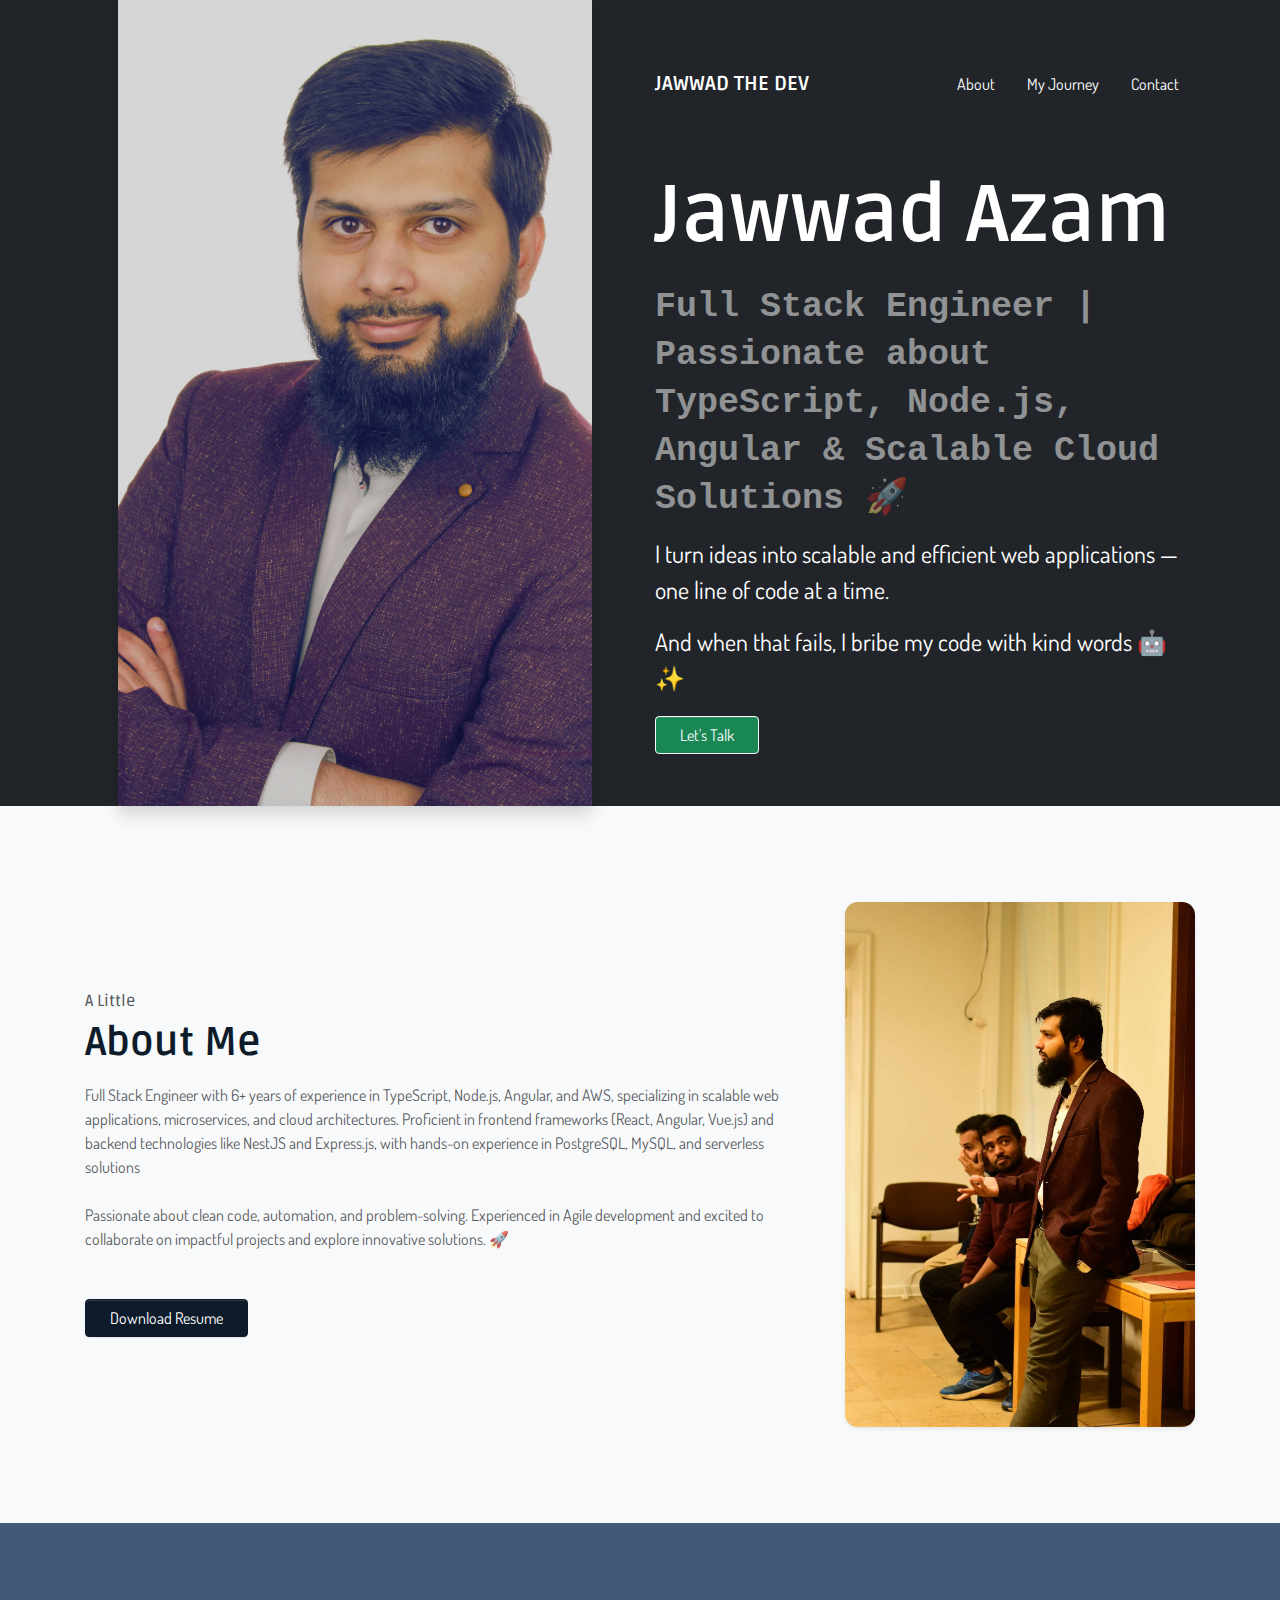
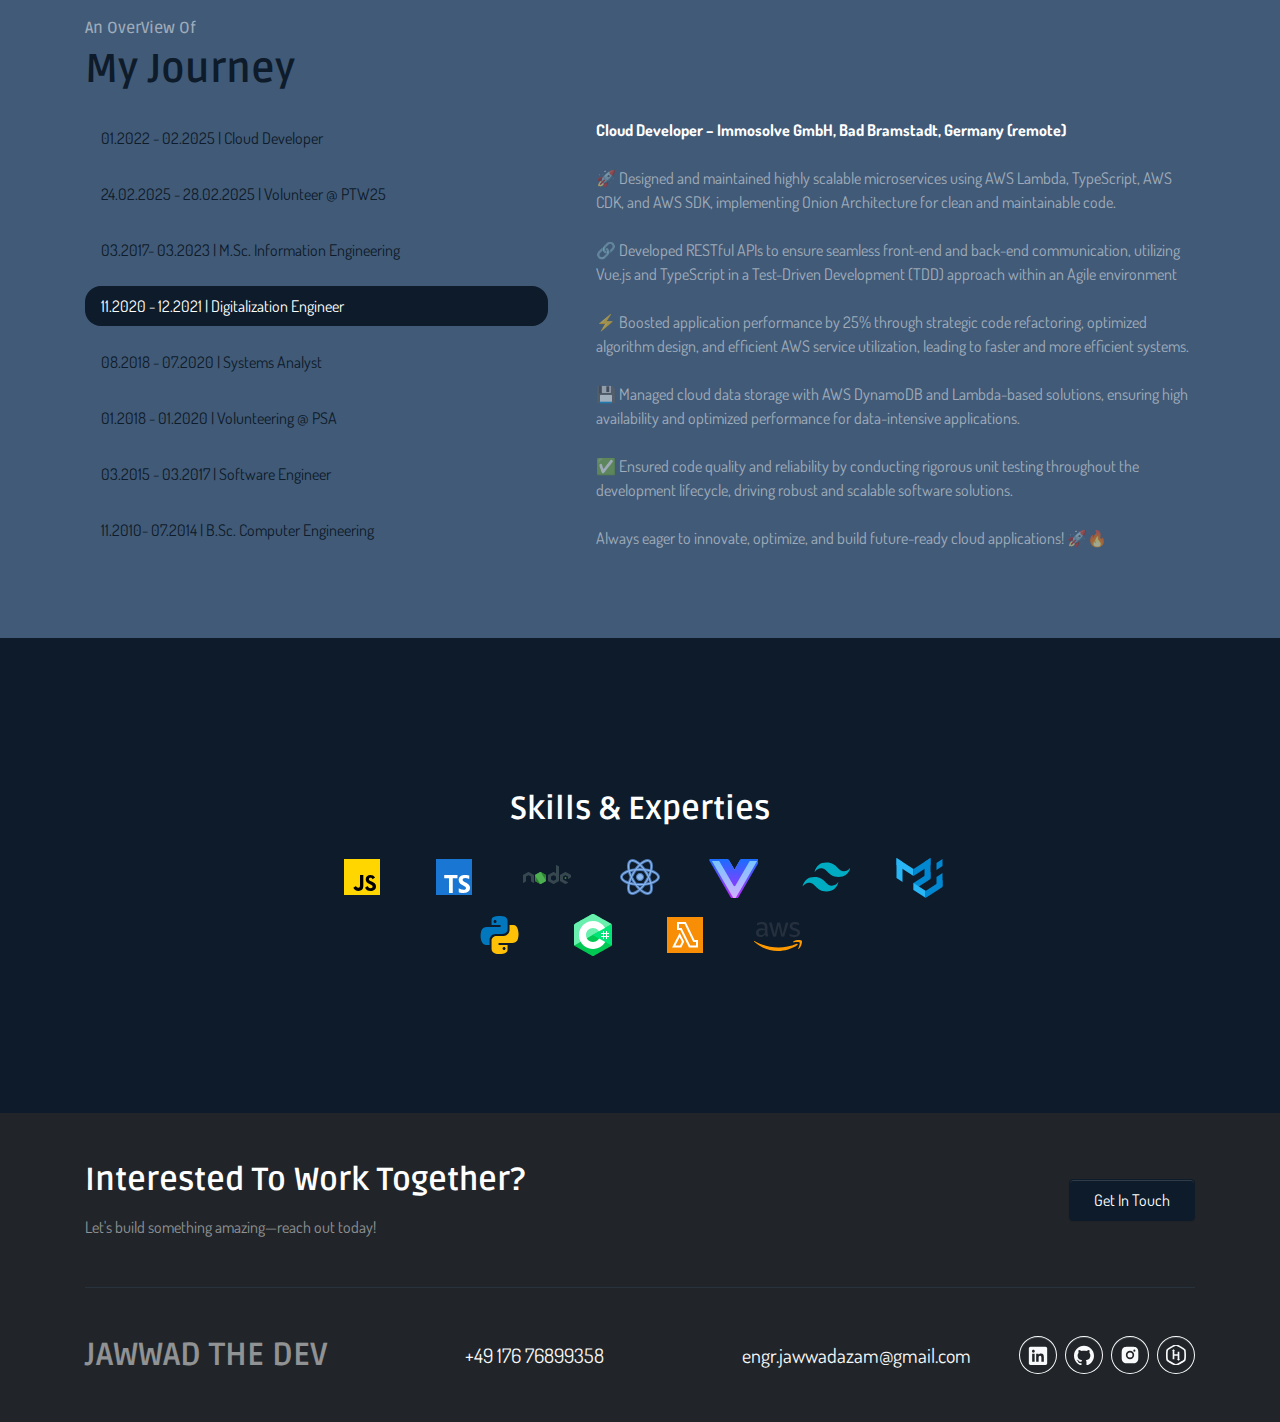
==== commit dafa2405: "fix tab dislpay" ====
--- a/index.html
+++ b/index.html
@@ -219,7 +219,7 @@
                 href="#v-pills-empro"
                 role="tab"
                 aria-controls="v-pills-empro"
-                aria-selected="false"
+                aria-selected="true"
                 tabindex="-1"
                 >01.2022 - 02.2025 | Cloud Developer</a
               >
@@ -263,7 +263,7 @@
                 href="#v-pills-ingravure"
                 role="tab"
                 aria-controls="v-pills-ingravure"
-                aria-selected="true"
+                aria-selected="false"
                 >11.2020 - 12.2021 | Digitalization Engineer</a
               >
               <a
@@ -313,7 +313,7 @@
             </div>
             <div class="tab-content" id="v-pills-tabContent">
               <div
-                class="tab-pane fade"
+                class="tab-pane fade active show"
                 id="v-pills-empro"
                 role="tabpanel"
                 aria-labelledby="v-pills-empro-tab"
@@ -406,7 +406,7 @@
                                 <p>This certification empowers me to develop cloud-native applications, leverage modern DevOps workflows, and drive business growth through AWS-powered solutions. It’s a testament to my commitment to continuous learning and innovation in cloud computing. 🚀</p>
                             </div> -->
               <div
-                class="tab-pane fade active show"
+                class="tab-pane fade"
                 id="v-pills-msc"
                 role="tabpanel"
                 aria-labelledby="v-pills-msc-tab"
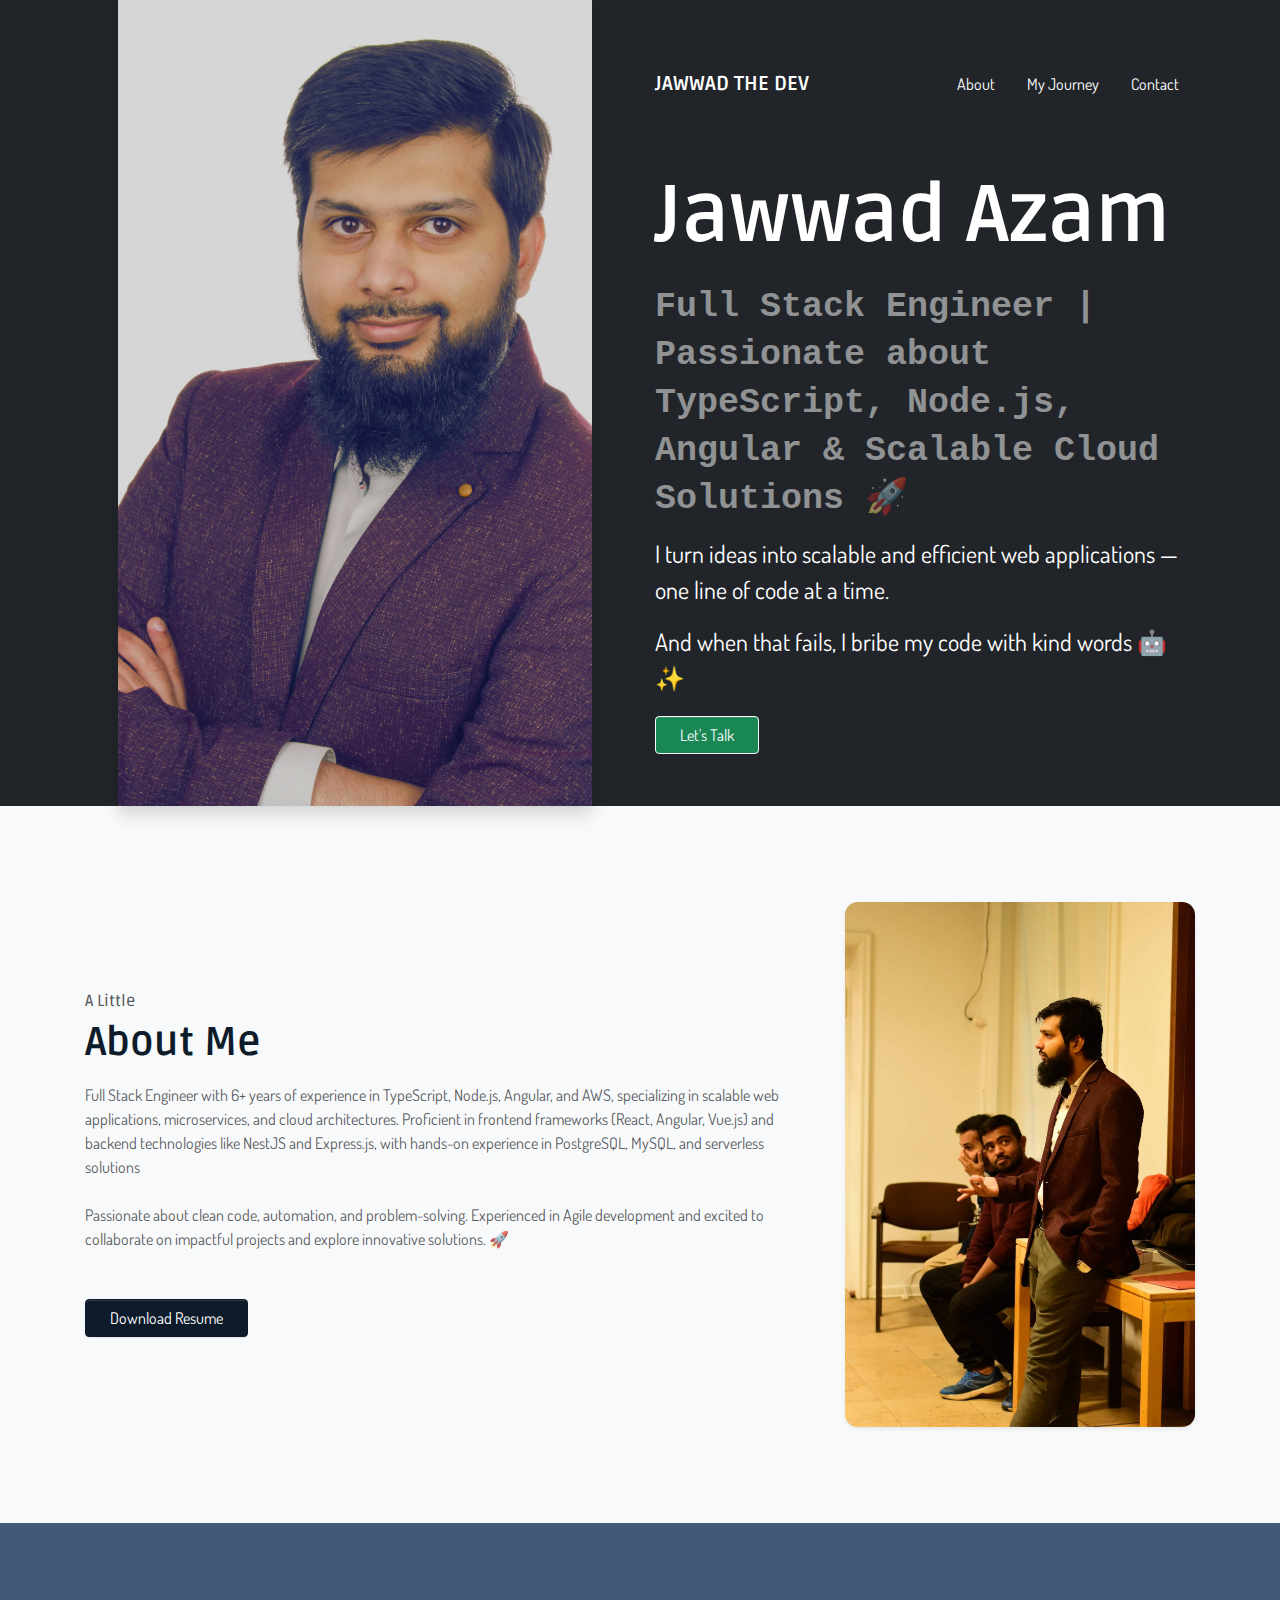
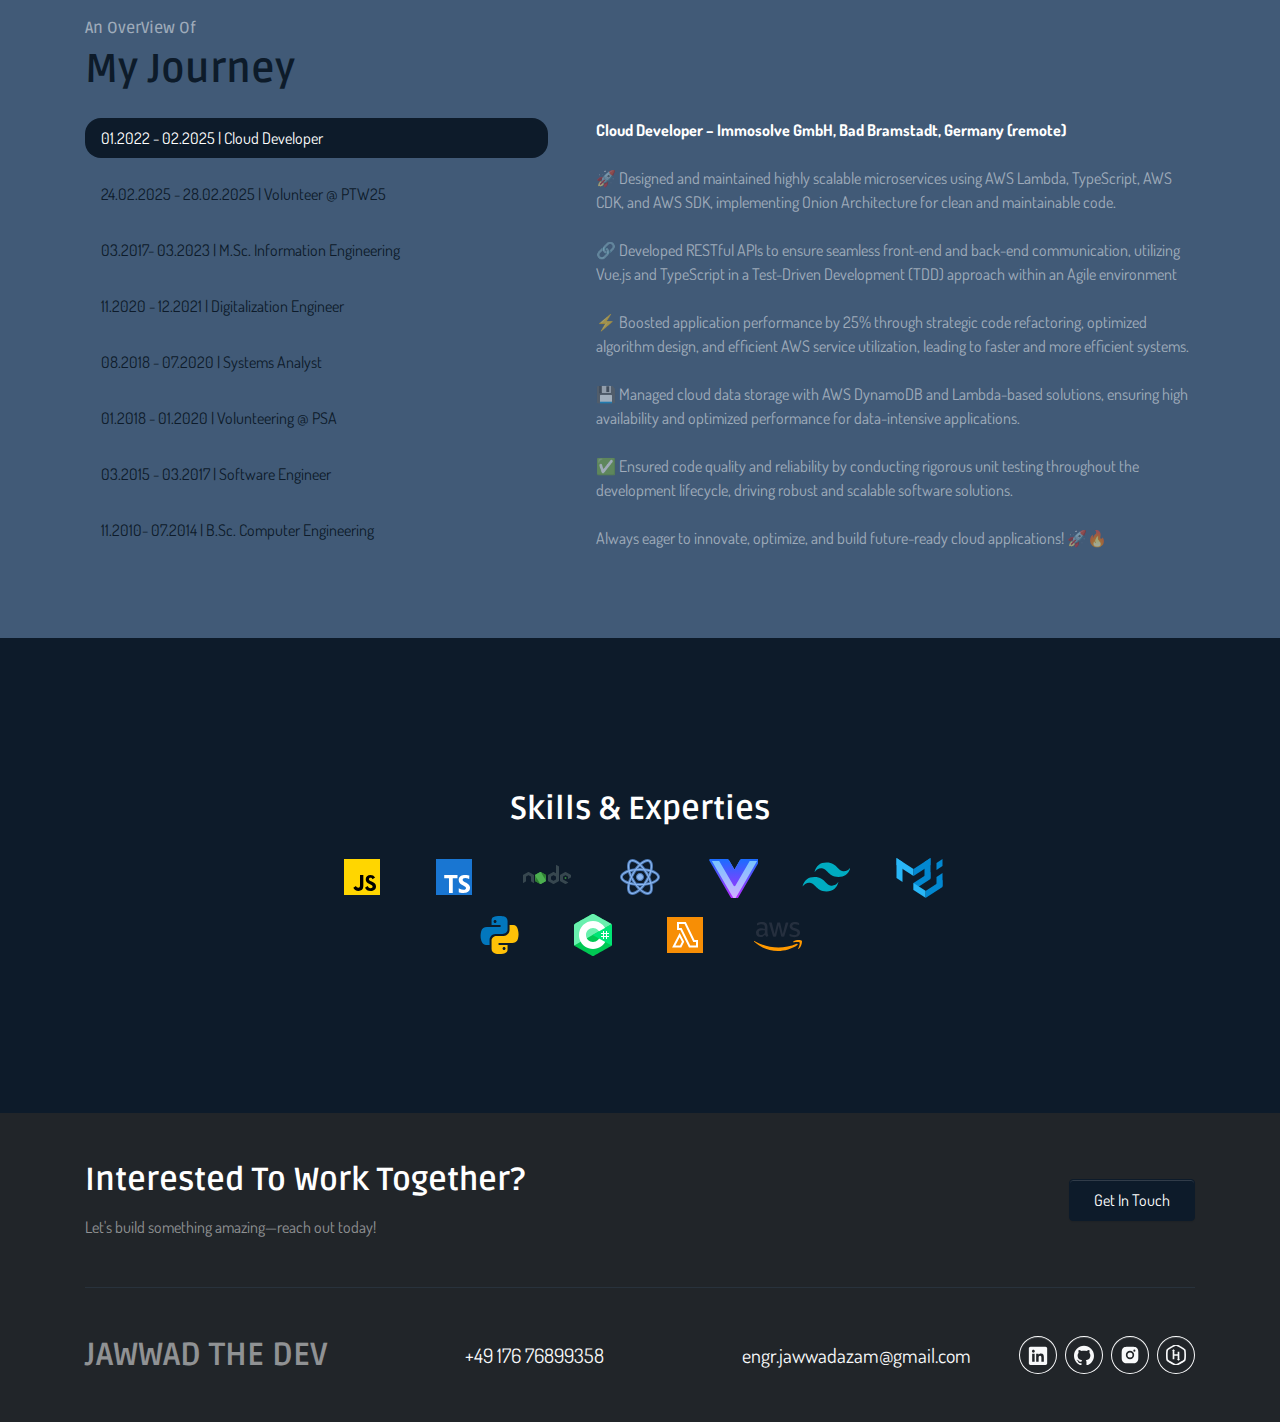
==== commit 6a1fbd89: "fixes nav link" ====
--- a/index.html
+++ b/index.html
@@ -213,7 +213,7 @@
               aria-orientation="vertical"
             >
               <a
-                class="nav-link"
+                class="nav-link active"
                 id="v-pills-empro-tab"
                 data-bs-toggle="pill"
                 href="#v-pills-empro"
@@ -257,7 +257,7 @@
                 >03.2017- 03.2023 | M.Sc. Information Engineering</a
               >
               <a
-                class="nav-link active"
+                class="nav-link"
                 id="v-pills-ingravure-tab"
                 data-bs-toggle="pill"
                 href="#v-pills-ingravure"
